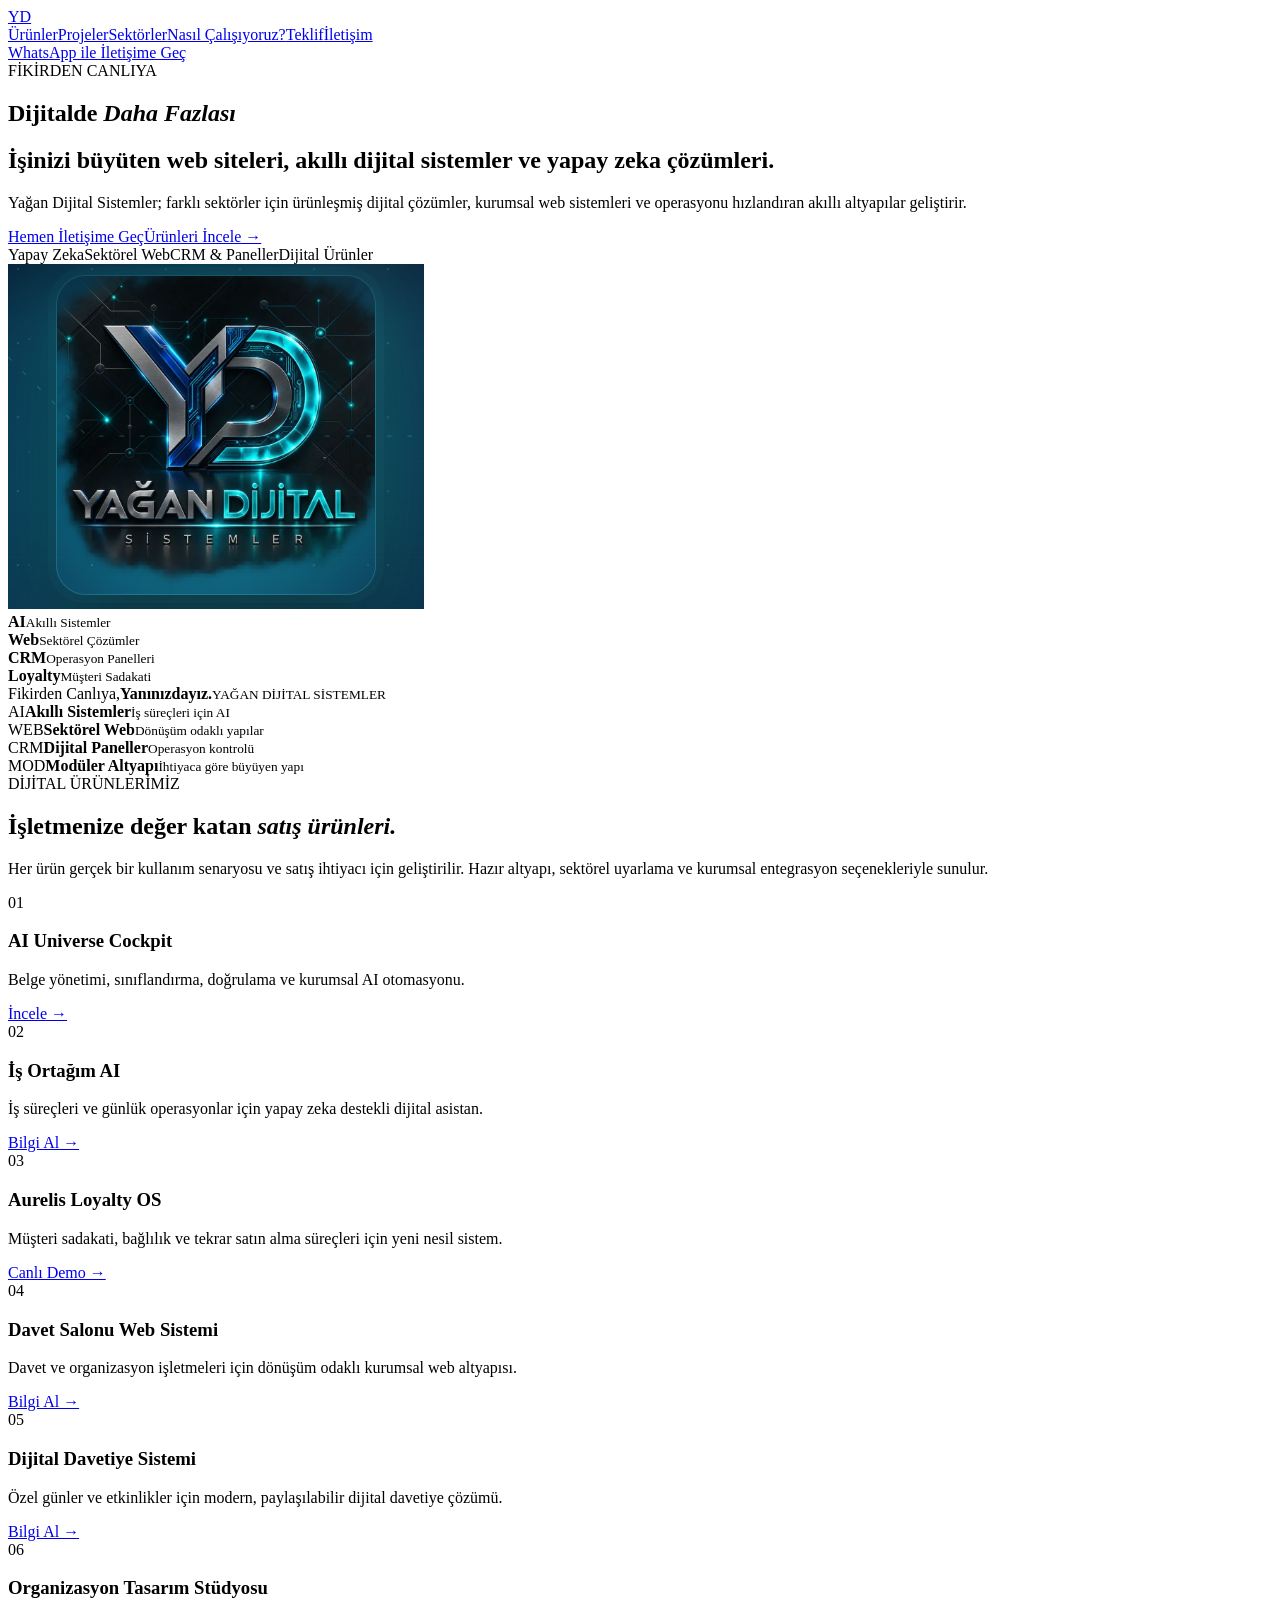
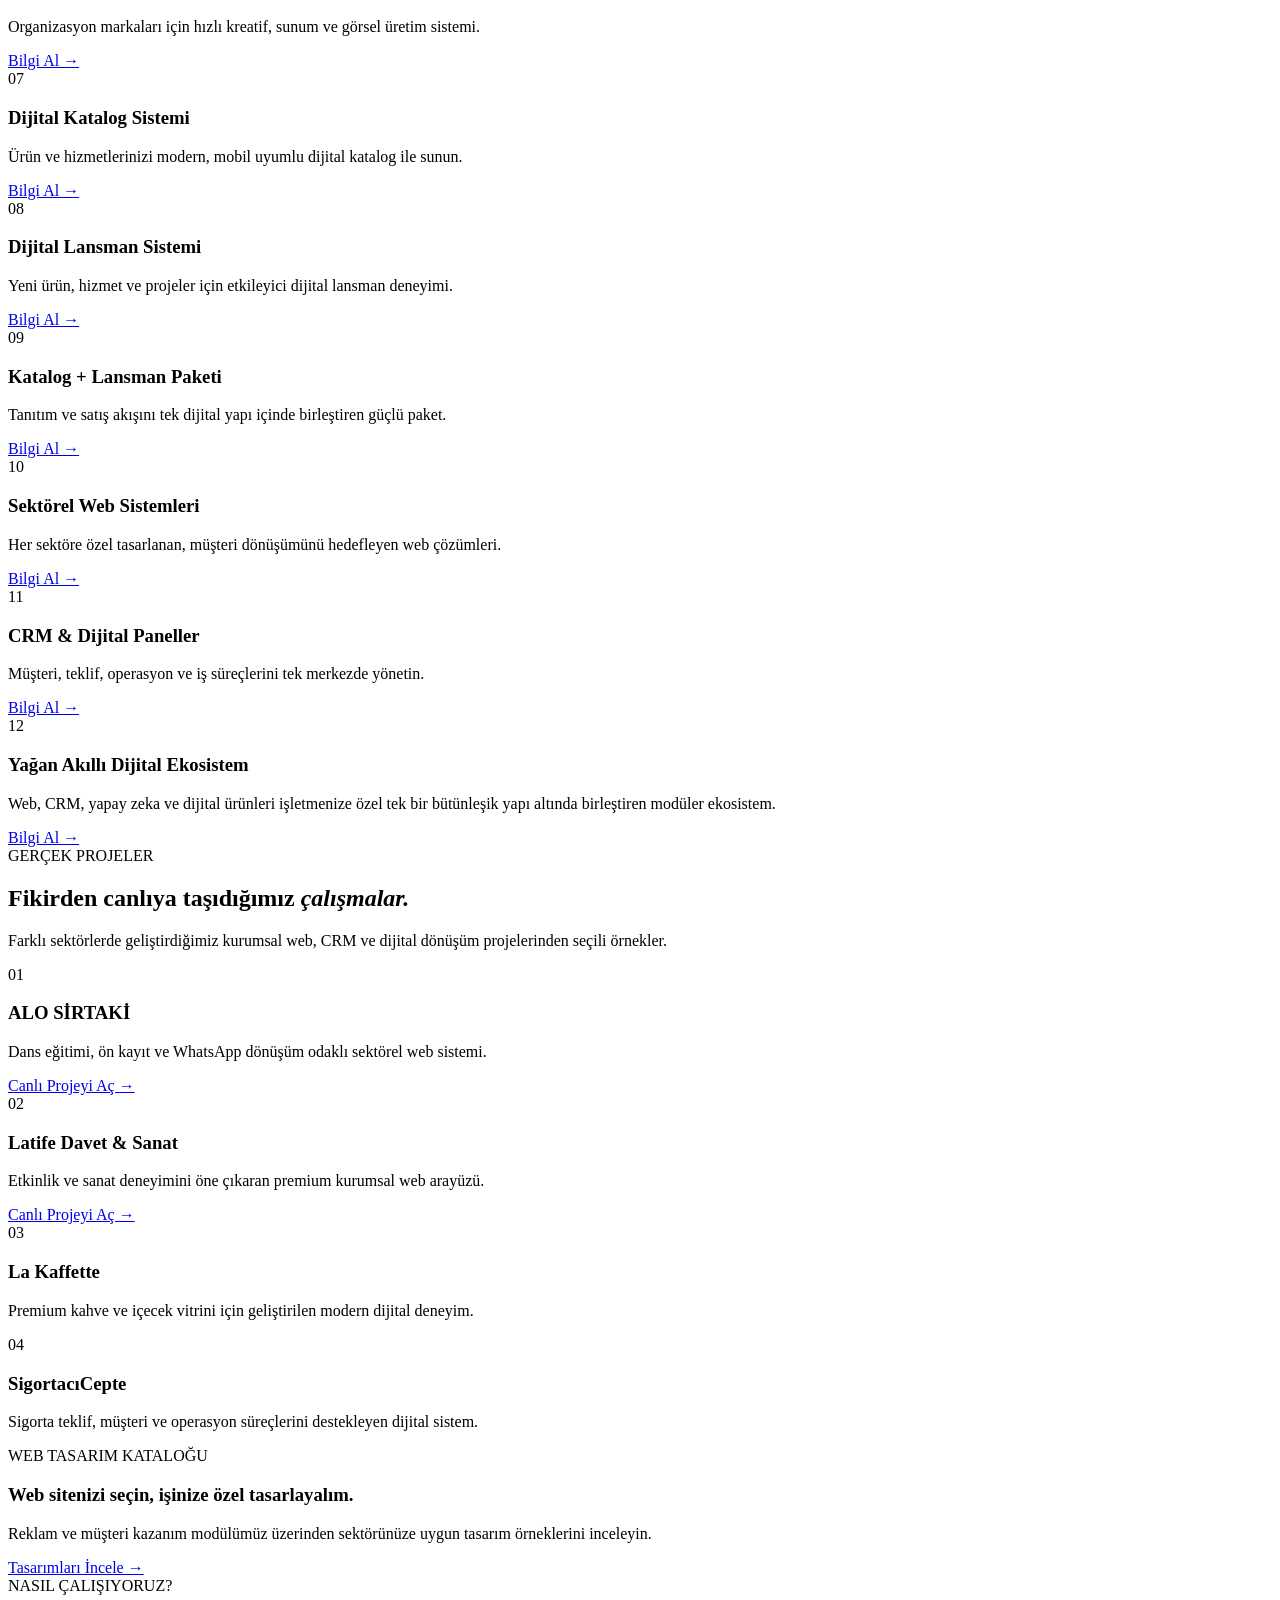
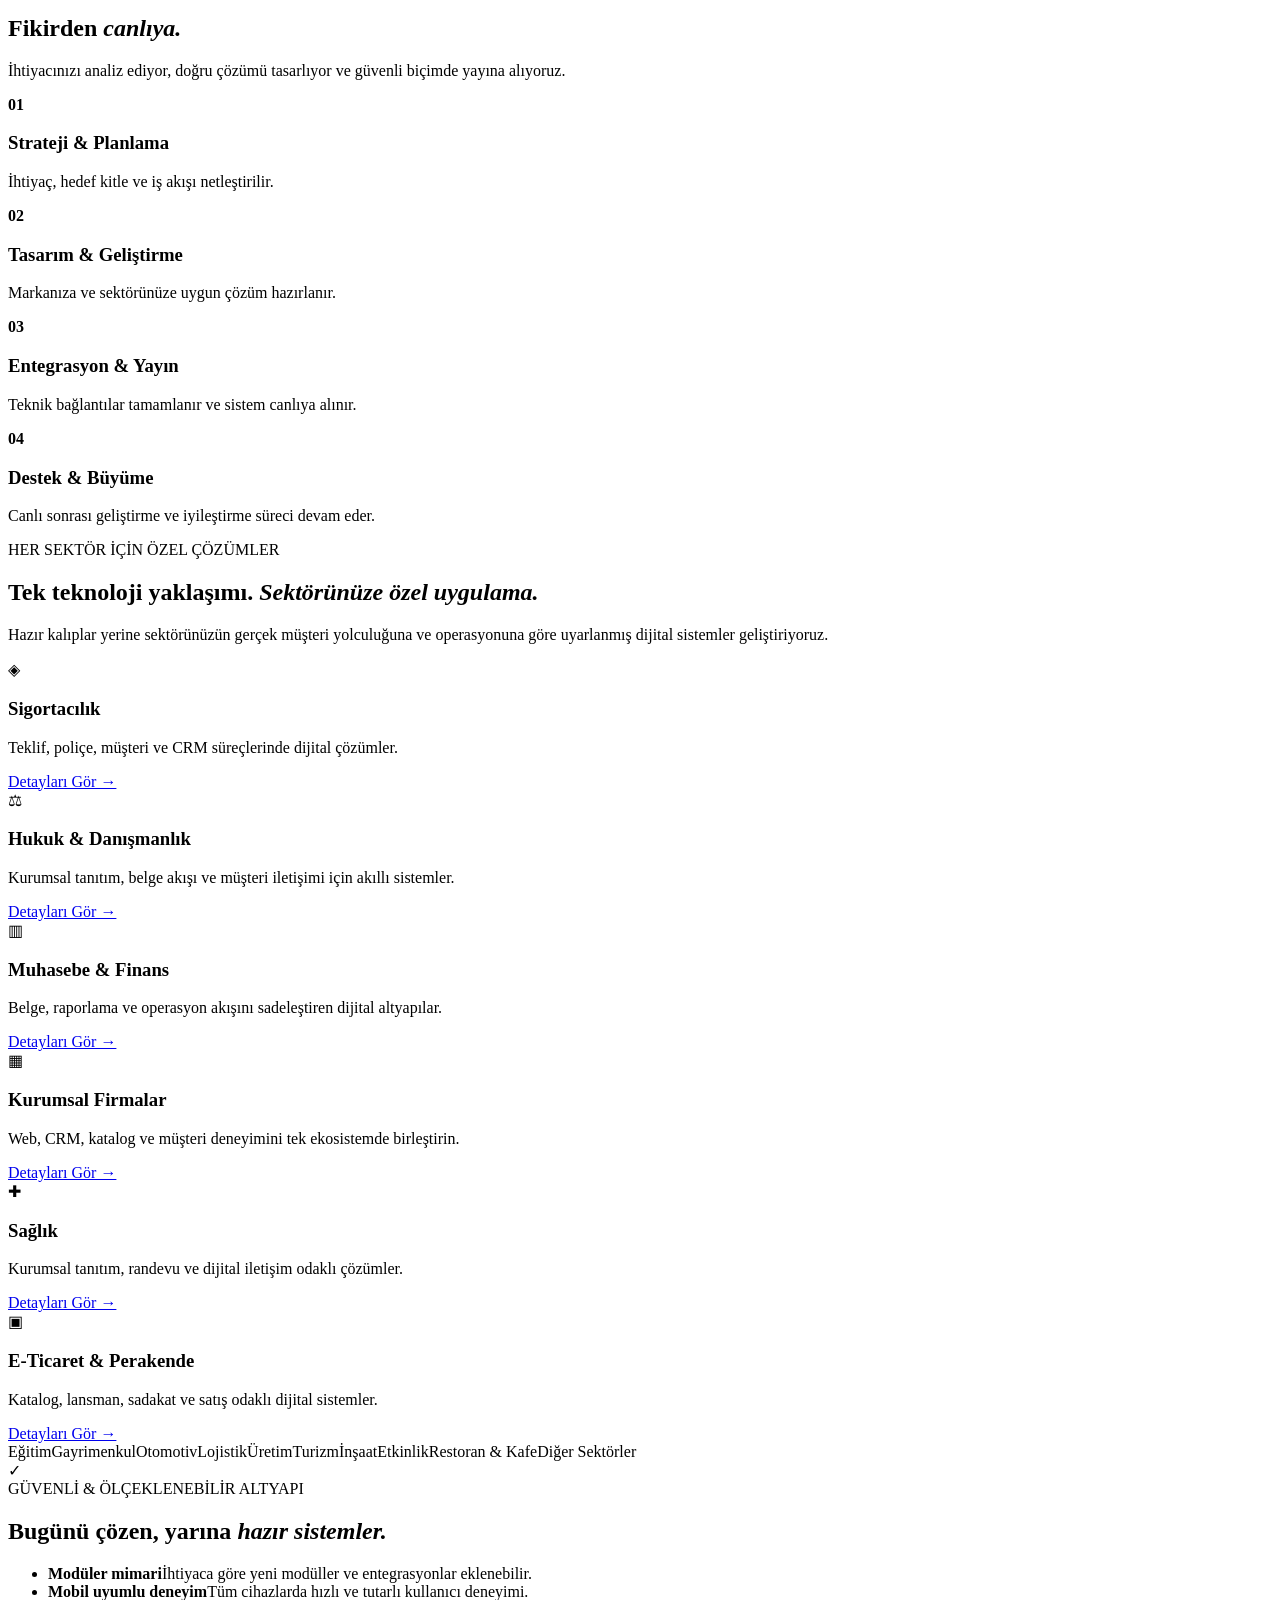
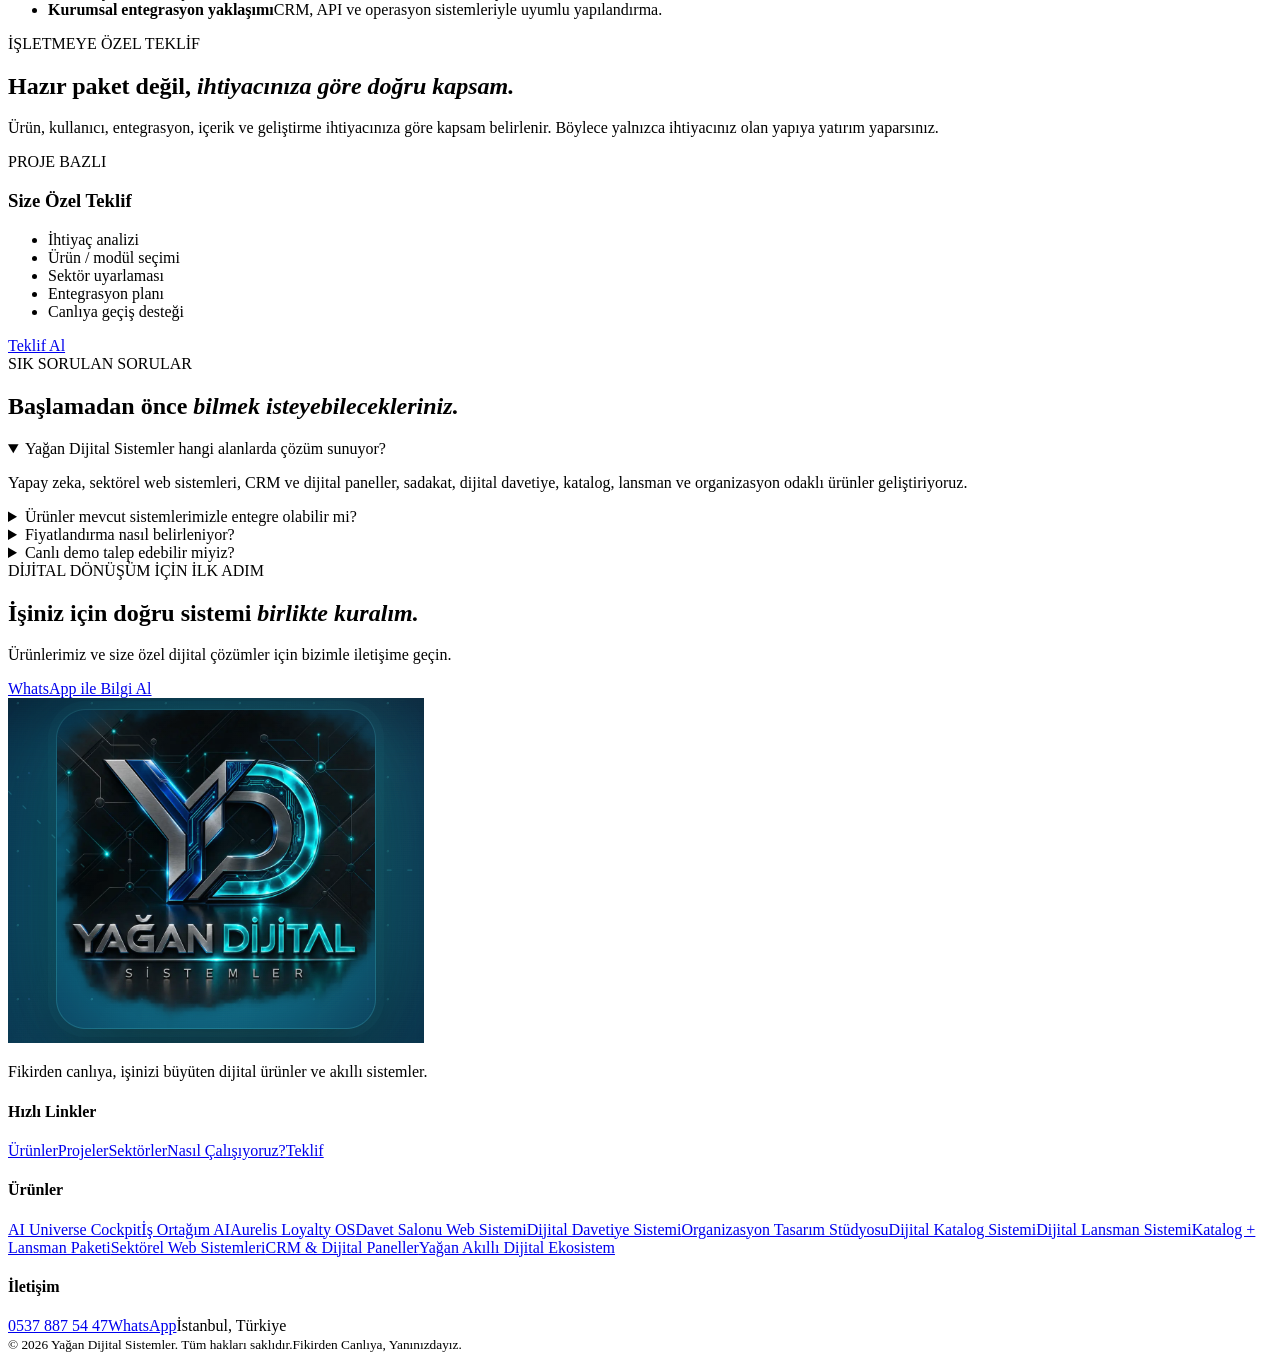
==== index.html @ 0bff1ea4 "Add Vercel-ready Yağan Dijital homepage" ====
<!doctype html>
<html lang="tr">
<head>
  <meta charset="UTF-8" />
  <meta name="viewport" content="width=device-width, initial-scale=1.0" />
  <meta name="description" content="Yağan Dijital Sistemler; yapay zeka, sektörel web sistemleri, CRM, dijital davetiye, sadakat ve organizasyon çözümleri geliştirir." />
  <title>Yağan Dijital Sistemler | Fikirden Canlıya</title>
  <meta name="theme-color" content="#07131f" />
  <link rel="icon" type="image/svg+xml" href="./favicon.svg" />
  <link rel="stylesheet" href="./styles.css" />
</head>
<body>
  <div id="app">
    <header class="site-header">
      <div class="wrap nav">
        <a class="brand" href="#top" aria-label="Yağan Dijital Sistemler"><span class="brand-mark" aria-hidden="true">YD</span></a>
        <nav aria-label="Ana menü">
          <a href="#urunler">Ürünler</a><a href="#projeler">Projeler</a><a href="#sektorler">Sektörler</a><a href="#surec">Nasıl Çalışıyoruz?</a><a href="#fiyatlandirma">Teklif</a><a href="#iletisim">İletişim</a>
        </nav>
        <a class="nav-cta" href="https://wa.me/905378875447" target="_blank" rel="noreferrer">WhatsApp ile İletişime Geç</a>
      </div>
    </header>

    <main id="top">
      <section class="hero">
        <div class="hero-orb orb-one"></div><div class="hero-orb orb-two"></div>
        <div class="wrap hero-grid">
          <div class="hero-copy">
            <span class="eyebrow">FİKİRDEN CANLIYA</span>
            <h1>Dijitalde <em>Daha Fazlası</em></h1>
            <h2 class="hero-subtitle">İşinizi büyüten web siteleri, akıllı dijital sistemler ve yapay zeka çözümleri.</h2>
            <p class="lead">Yağan Dijital Sistemler; farklı sektörler için ürünleşmiş dijital çözümler, kurumsal web sistemleri ve operasyonu hızlandıran akıllı altyapılar geliştirir.</p>
            <div class="hero-actions"><a class="btn primary" href="https://wa.me/905378875447" target="_blank" rel="noreferrer">Hemen İletişime Geç</a><a class="btn secondary" href="#urunler">Ürünleri İncele →</a></div>
            <div class="trust-row"><span>Yapay Zeka</span><span>Sektörel Web</span><span>CRM & Paneller</span><span>Dijital Ürünler</span></div>
          </div>
          <div class="ai-visual" aria-label="Yağan Dijital Sistemler ürün ekosistemi">
            <div class="globe-ring ring-a"></div><div class="globe-ring ring-b"></div>
            <img class="hero-main-logo" src="./YAGAN_DIJITAL_SISTEMLER_ANA_LOGO.png" alt="Yağan Dijital Sistemler ana logo" />
            <div class="float-card card-a"><b>AI</b><small>Akıllı Sistemler</small></div><div class="float-card card-b"><b>Web</b><small>Sektörel Çözümler</small></div><div class="float-card card-c"><b>CRM</b><small>Operasyon Panelleri</small></div><div class="float-card card-d"><b>Loyalty</b><small>Müşteri Sadakati</small></div>
            <div class="hero-signature"><span>Fikirden Canlıya,</span><strong>Yanınızdayız.</strong><small>YAĞAN DİJİTAL SİSTEMLER</small></div>
          </div>
        </div>
      </section>

      <section class="metrics" aria-label="Ana çözüm alanları"><div class="wrap metric-strip"><article><span>AI</span><strong>Akıllı Sistemler</strong><small>İş süreçleri için AI</small></article><article><span>WEB</span><strong>Sektörel Web</strong><small>Dönüşüm odaklı yapılar</small></article><article><span>CRM</span><strong>Dijital Paneller</strong><small>Operasyon kontrolü</small></article><article><span>MOD</span><strong>Modüler Altyapı</strong><small>İhtiyaca göre büyüyen yapı</small></article></div></section>

      <section class="section product-showcase" id="urunler"><div class="wrap"><div class="section-head"><span class="eyebrow">DİJİTAL ÜRÜNLERİMİZ</span><h2>İşletmenize değer katan <em>satış ürünleri.</em></h2><p>Her ürün gerçek bir kullanım senaryosu ve satış ihtiyacı için geliştirilir. Hazır altyapı, sektörel uyarlama ve kurumsal entegrasyon seçenekleriyle sunulur.</p></div><div class="product-cards">
        <article class="product-card featured"><span class="product-no">01</span><h3>AI Universe Cockpit</h3><p>Belge yönetimi, sınıflandırma, doğrulama ve kurumsal AI otomasyonu.</p><a href="#fiyatlandirma">İncele →</a></article>
        <article class="product-card"><span class="product-no">02</span><h3>İş Ortağım AI</h3><p>İş süreçleri ve günlük operasyonlar için yapay zeka destekli dijital asistan.</p><a href="#fiyatlandirma">Bilgi Al →</a></article>
        <article class="product-card"><span class="product-no">03</span><h3>Aurelis Loyalty OS</h3><p>Müşteri sadakati, bağlılık ve tekrar satın alma süreçleri için yeni nesil sistem.</p><a href="https://yagan-dijital-sistemler-demo-merkezi-am1w94.v2.appdeploy.ai/" target="_blank" rel="noreferrer">Canlı Demo →</a></article>
        <article class="product-card"><span class="product-no">04</span><h3>Davet Salonu Web Sistemi</h3><p>Davet ve organizasyon işletmeleri için dönüşüm odaklı kurumsal web altyapısı.</p><a href="#fiyatlandirma">Bilgi Al →</a></article>
        <article class="product-card"><span class="product-no">05</span><h3>Dijital Davetiye Sistemi</h3><p>Özel günler ve etkinlikler için modern, paylaşılabilir dijital davetiye çözümü.</p><a href="#fiyatlandirma">Bilgi Al →</a></article>
        <article class="product-card"><span class="product-no">06</span><h3>Organizasyon Tasarım Stüdyosu</h3><p>Organizasyon markaları için hızlı kreatif, sunum ve görsel üretim sistemi.</p><a href="#fiyatlandirma">Bilgi Al →</a></article>
        <article class="product-card"><span class="product-no">07</span><h3>Dijital Katalog Sistemi</h3><p>Ürün ve hizmetlerinizi modern, mobil uyumlu dijital katalog ile sunun.</p><a href="#fiyatlandirma">Bilgi Al →</a></article>
        <article class="product-card"><span class="product-no">08</span><h3>Dijital Lansman Sistemi</h3><p>Yeni ürün, hizmet ve projeler için etkileyici dijital lansman deneyimi.</p><a href="#fiyatlandirma">Bilgi Al →</a></article>
        <article class="product-card"><span class="product-no">09</span><h3>Katalog + Lansman Paketi</h3><p>Tanıtım ve satış akışını tek dijital yapı içinde birleştiren güçlü paket.</p><a href="#fiyatlandirma">Bilgi Al →</a></article>
        <article class="product-card"><span class="product-no">10</span><h3>Sektörel Web Sistemleri</h3><p>Her sektöre özel tasarlanan, müşteri dönüşümünü hedefleyen web çözümleri.</p><a href="#fiyatlandirma">Bilgi Al →</a></article>
        <article class="product-card"><span class="product-no">11</span><h3>CRM & Dijital Paneller</h3><p>Müşteri, teklif, operasyon ve iş süreçlerini tek merkezde yönetin.</p><a href="#fiyatlandirma">Bilgi Al →</a></article>
        <article class="product-card"><span class="product-no">12</span><h3>Yağan Akıllı Dijital Ekosistem</h3><p>Web, CRM, yapay zeka ve dijital ürünleri işletmenize özel tek bir bütünleşik yapı altında birleştiren modüler ekosistem.</p><a href="#fiyatlandirma">Bilgi Al →</a></article>
      </div></div></section>

      <section class="section project-showcase" id="projeler"><div class="wrap"><div class="section-head"><span class="eyebrow">GERÇEK PROJELER</span><h2>Fikirden canlıya taşıdığımız <em>çalışmalar.</em></h2><p>Farklı sektörlerde geliştirdiğimiz kurumsal web, CRM ve dijital dönüşüm projelerinden seçili örnekler.</p></div><div class="project-cards">
        <article><span>01</span><h3>ALO SİRTAKİ</h3><p>Dans eğitimi, ön kayıt ve WhatsApp dönüşüm odaklı sektörel web sistemi.</p><a class="project-link" href="https://alo-sirtaki-o0pafn.v2.appdeploy.ai/" target="_blank" rel="noreferrer">Canlı Projeyi Aç →</a></article>
        <article><span>02</span><h3>Latife Davet & Sanat</h3><p>Etkinlik ve sanat deneyimini öne çıkaran premium kurumsal web arayüzü.</p><a class="project-link" href="https://www.latife.com.tr/" target="_blank" rel="noreferrer">Canlı Projeyi Aç →</a></article>
        <article><span>03</span><h3>La Kaffette</h3><p>Premium kahve ve içecek vitrini için geliştirilen modern dijital deneyim.</p></article><article><span>04</span><h3>SigortacıCepte</h3><p>Sigorta teklif, müşteri ve operasyon süreçlerini destekleyen dijital sistem.</p></article>
      </div><div class="catalog-bridge"><div><span class="eyebrow">WEB TASARIM KATALOĞU</span><h3>Web sitenizi seçin, işinize özel tasarlayalım.</h3><p>Reklam ve müşteri kazanım modülümüz üzerinden sektörünüze uygun tasarım örneklerini inceleyin.</p></div><a class="btn secondary" href="https://yagan-web-tasarim-katalogu.vercel.app/" target="_blank" rel="noreferrer">Tasarımları İncele →</a></div></div></section>

      <section class="flow-section" id="surec"><div class="wrap"><div class="section-head"><span class="eyebrow">NASIL ÇALIŞIYORUZ?</span><h2>Fikirden <em>canlıya.</em></h2><p>İhtiyacınızı analiz ediyor, doğru çözümü tasarlıyor ve güvenli biçimde yayına alıyoruz.</p></div><div class="steps four"><article><b>01</b><h3>Strateji & Planlama</h3><p>İhtiyaç, hedef kitle ve iş akışı netleştirilir.</p></article><article><b>02</b><h3>Tasarım & Geliştirme</h3><p>Markanıza ve sektörünüze uygun çözüm hazırlanır.</p></article><article><b>03</b><h3>Entegrasyon & Yayın</h3><p>Teknik bağlantılar tamamlanır ve sistem canlıya alınır.</p></article><article><b>04</b><h3>Destek & Büyüme</h3><p>Canlı sonrası geliştirme ve iyileştirme süreci devam eder.</p></article></div></div></section>

      <section class="section sectors" id="sektorler"><div class="wrap"><div class="section-head centered"><span class="eyebrow">HER SEKTÖR İÇİN ÖZEL ÇÖZÜMLER</span><h2>Tek teknoloji yaklaşımı. <em>Sektörünüze özel uygulama.</em></h2><p>Hazır kalıplar yerine sektörünüzün gerçek müşteri yolculuğuna ve operasyonuna göre uyarlanmış dijital sistemler geliştiriyoruz.</p></div><div class="sector-cards">
        <article><span class="sector-icon">◈</span><h3>Sigortacılık</h3><p>Teklif, poliçe, müşteri ve CRM süreçlerinde dijital çözümler.</p><a href="https://wa.me/905378875447" target="_blank" rel="noreferrer">Detayları Gör →</a></article><article><span class="sector-icon">⚖</span><h3>Hukuk & Danışmanlık</h3><p>Kurumsal tanıtım, belge akışı ve müşteri iletişimi için akıllı sistemler.</p><a href="https://wa.me/905378875447" target="_blank" rel="noreferrer">Detayları Gör →</a></article><article><span class="sector-icon">▥</span><h3>Muhasebe & Finans</h3><p>Belge, raporlama ve operasyon akışını sadeleştiren dijital altyapılar.</p><a href="https://wa.me/905378875447" target="_blank" rel="noreferrer">Detayları Gör →</a></article><article><span class="sector-icon">▦</span><h3>Kurumsal Firmalar</h3><p>Web, CRM, katalog ve müşteri deneyimini tek ekosistemde birleştirin.</p><a href="https://wa.me/905378875447" target="_blank" rel="noreferrer">Detayları Gör →</a></article><article><span class="sector-icon">✚</span><h3>Sağlık</h3><p>Kurumsal tanıtım, randevu ve dijital iletişim odaklı çözümler.</p><a href="https://wa.me/905378875447" target="_blank" rel="noreferrer">Detayları Gör →</a></article><article><span class="sector-icon">▣</span><h3>E-Ticaret & Perakende</h3><p>Katalog, lansman, sadakat ve satış odaklı dijital sistemler.</p><a href="https://wa.me/905378875447" target="_blank" rel="noreferrer">Detayları Gör →</a></article>
      </div><div class="sector-tags"><span>Eğitim</span><span>Gayrimenkul</span><span>Otomotiv</span><span>Lojistik</span><span>Üretim</span><span>Turizm</span><span>İnşaat</span><span>Etkinlik</span><span>Restoran & Kafe</span><span>Diğer Sektörler</span></div></div></section>

      <section class="security"><div class="wrap security-grid"><div class="security-visual"><div class="shield">✓</div><div class="ring one"></div><div class="ring two"></div><div class="ring three"></div></div><div><span class="eyebrow">GÜVENLİ & ÖLÇEKLENEBİLİR ALTYAPI</span><h2>Bugünü çözen, yarına <em>hazır sistemler.</em></h2><ul><li><b>Modüler mimari</b><span>İhtiyaca göre yeni modüller ve entegrasyonlar eklenebilir.</span></li><li><b>Mobil uyumlu deneyim</b><span>Tüm cihazlarda hızlı ve tutarlı kullanıcı deneyimi.</span></li><li><b>Kurumsal entegrasyon yaklaşımı</b><span>CRM, API ve operasyon sistemleriyle uyumlu yapılandırma.</span></li></ul></div></div></section>

      <section class="section pricing-section" id="fiyatlandirma"><div class="wrap pricing-grid"><div><span class="eyebrow">İŞLETMEYE ÖZEL TEKLİF</span><h2>Hazır paket değil, <em>ihtiyacınıza göre doğru kapsam.</em></h2><p>Ürün, kullanıcı, entegrasyon, içerik ve geliştirme ihtiyacınıza göre kapsam belirlenir. Böylece yalnızca ihtiyacınız olan yapıya yatırım yaparsınız.</p></div><div class="pricing-card"><span class="pricing-label">PROJE BAZLI</span><h3>Size Özel Teklif</h3><ul><li>İhtiyaç analizi</li><li>Ürün / modül seçimi</li><li>Sektör uyarlaması</li><li>Entegrasyon planı</li><li>Canlıya geçiş desteği</li></ul><a class="btn primary large" href="https://wa.me/905378875447" target="_blank" rel="noreferrer">Teklif Al</a></div></div></section>

      <section class="section faq-section" id="sss"><div class="wrap faq-grid"><div class="section-head compact-left"><span class="eyebrow">SIK SORULAN SORULAR</span><h2>Başlamadan önce <em>bilmek isteyebilecekleriniz.</em></h2></div><div class="faq-list"><details open><summary>Yağan Dijital Sistemler hangi alanlarda çözüm sunuyor?</summary><p>Yapay zeka, sektörel web sistemleri, CRM ve dijital paneller, sadakat, dijital davetiye, katalog, lansman ve organizasyon odaklı ürünler geliştiriyoruz.</p></details><details><summary>Ürünler mevcut sistemlerimizle entegre olabilir mi?</summary><p>Entegrasyon kapsamı kullandığınız altyapıya ve erişilebilir API veya veri yapısına göre proje aşamasında değerlendirilir.</p></details><details><summary>Fiyatlandırma nasıl belirleniyor?</summary><p>Kullanıcı sayısı, ihtiyaç duyulan ürün ve modüller, entegrasyon kapsamı ve proje gereksinimleri üzerinden size özel teklif hazırlanır.</p></details><details><summary>Canlı demo talep edebilir miyiz?</summary><p>Evet. Hazır demosu bulunan ürünler için WhatsApp üzerinden demo ve proje görüşmesi planlanabilir.</p></details></div></div></section>

      <section class="cta-section" id="iletisim"><div class="wrap cta-box"><div><span class="eyebrow">DİJİTAL DÖNÜŞÜM İÇİN İLK ADIM</span><h2>İşiniz için doğru sistemi <em>birlikte kuralım.</em></h2><p>Ürünlerimiz ve size özel dijital çözümler için bizimle iletişime geçin.</p></div><a class="btn primary large" href="https://wa.me/905378875447" target="_blank" rel="noreferrer">WhatsApp ile Bilgi Al</a></div></section>
    </main>

    <footer><div class="wrap footer-grid"><div class="footer-brand"><a class="brand brand-logo-link" href="#top" aria-label="Yağan Dijital Sistemler"><img class="brand-logo-image footer-logo-image" src="./YAGAN_DIJITAL_SISTEMLER_ANA_LOGO.png" alt="Yağan Dijital Sistemler" /></a><p>Fikirden canlıya, işinizi büyüten dijital ürünler ve akıllı sistemler.</p></div><div><h4>Hızlı Linkler</h4><a href="#urunler">Ürünler</a><a href="#projeler">Projeler</a><a href="#sektorler">Sektörler</a><a href="#surec">Nasıl Çalışıyoruz?</a><a href="#fiyatlandirma">Teklif</a></div><div><h4>Ürünler</h4><a href="#urunler">AI Universe Cockpit</a><a href="#urunler">İş Ortağım AI</a><a href="https://yagan-dijital-sistemler-demo-merkezi-am1w94.v2.appdeploy.ai/" target="_blank" rel="noreferrer">Aurelis Loyalty OS</a><a href="#urunler">Davet Salonu Web Sistemi</a><a href="#urunler">Dijital Davetiye Sistemi</a><a href="#urunler">Organizasyon Tasarım Stüdyosu</a><a href="#urunler">Dijital Katalog Sistemi</a><a href="#urunler">Dijital Lansman Sistemi</a><a href="#urunler">Katalog + Lansman Paketi</a><a href="#urunler">Sektörel Web Sistemleri</a><a href="#urunler">CRM & Dijital Paneller</a><a href="#urunler">Yağan Akıllı Dijital Ekosistem</a></div><div><h4>İletişim</h4><a href="tel:+905378875447">0537 887 54 47</a><a href="https://wa.me/905378875447" target="_blank" rel="noreferrer">WhatsApp</a><span>İstanbul, Türkiye</span></div></div><div class="wrap footer-bottom"><small>© 2026 Yağan Dijital Sistemler. Tüm hakları saklıdır.</small><small>Fikirden Canlıya, Yanınızdayız.</small></div></footer>
  </div>
</body>
</html>
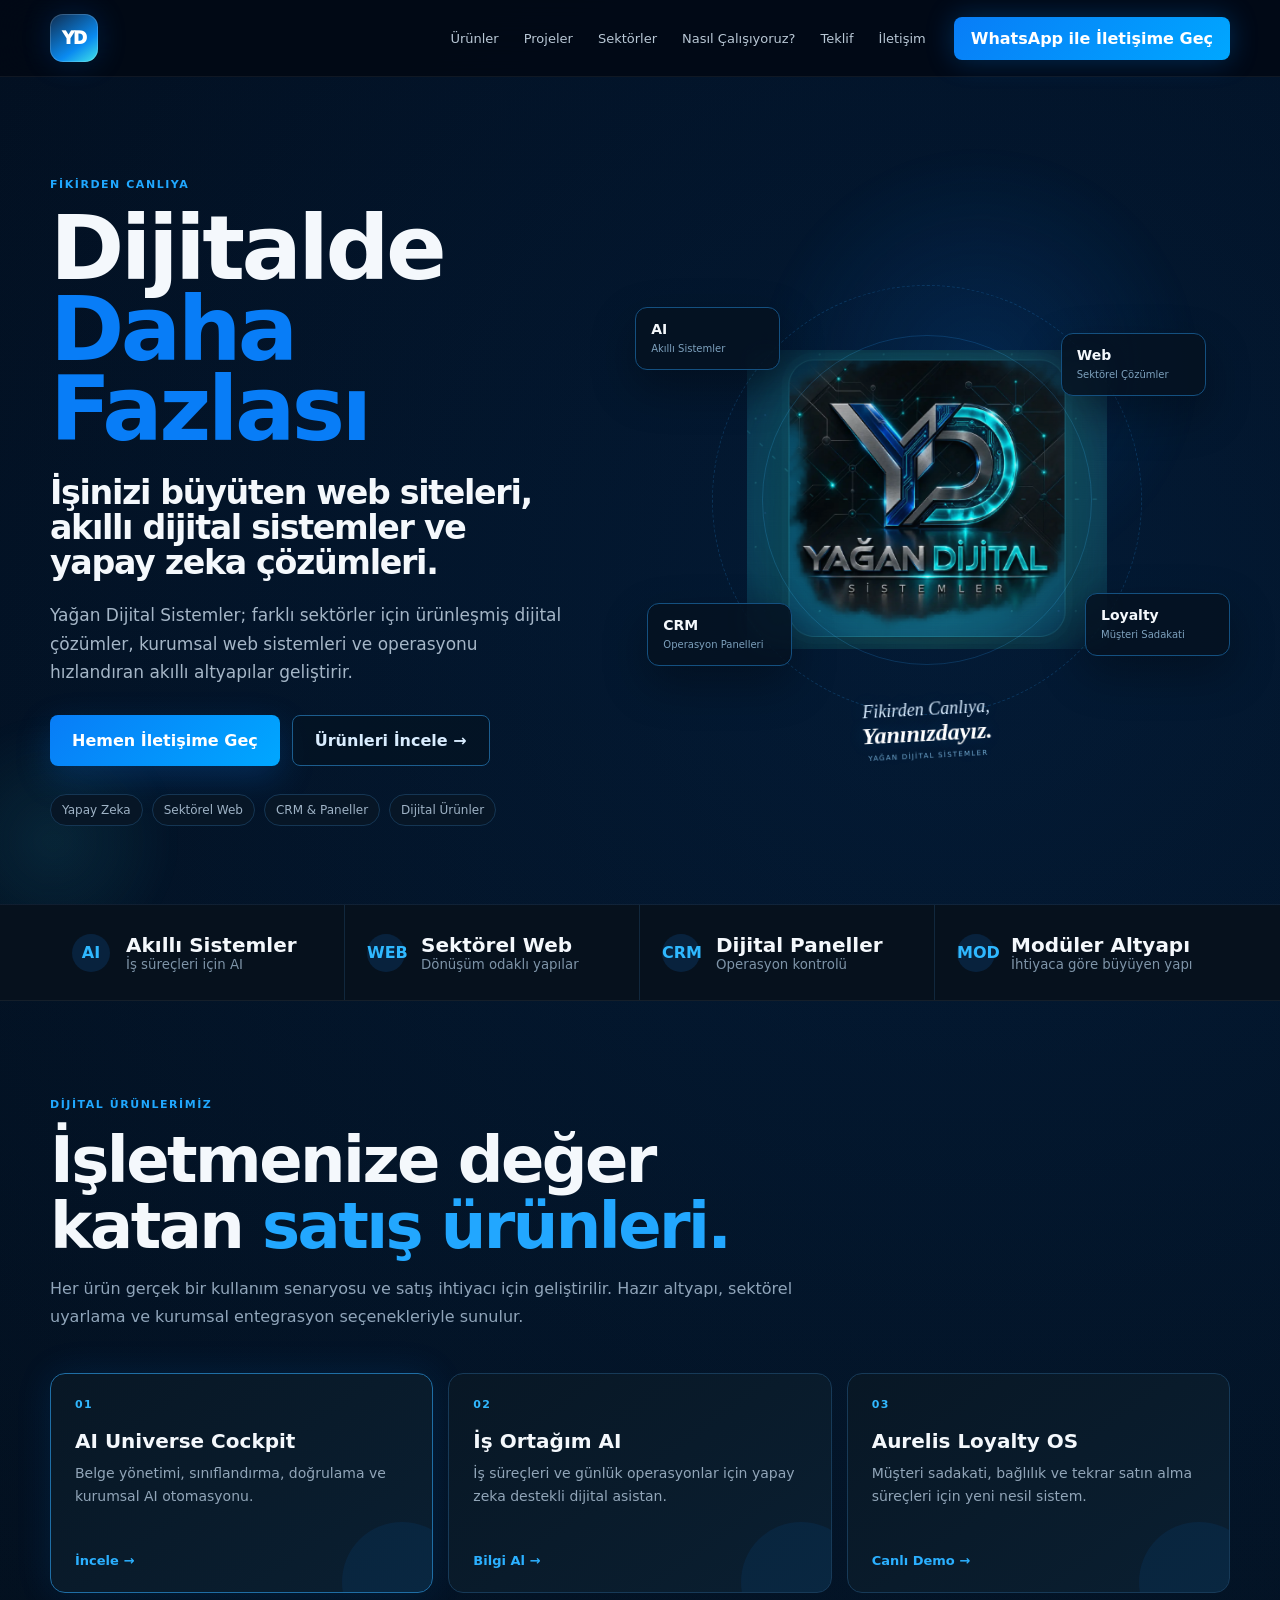
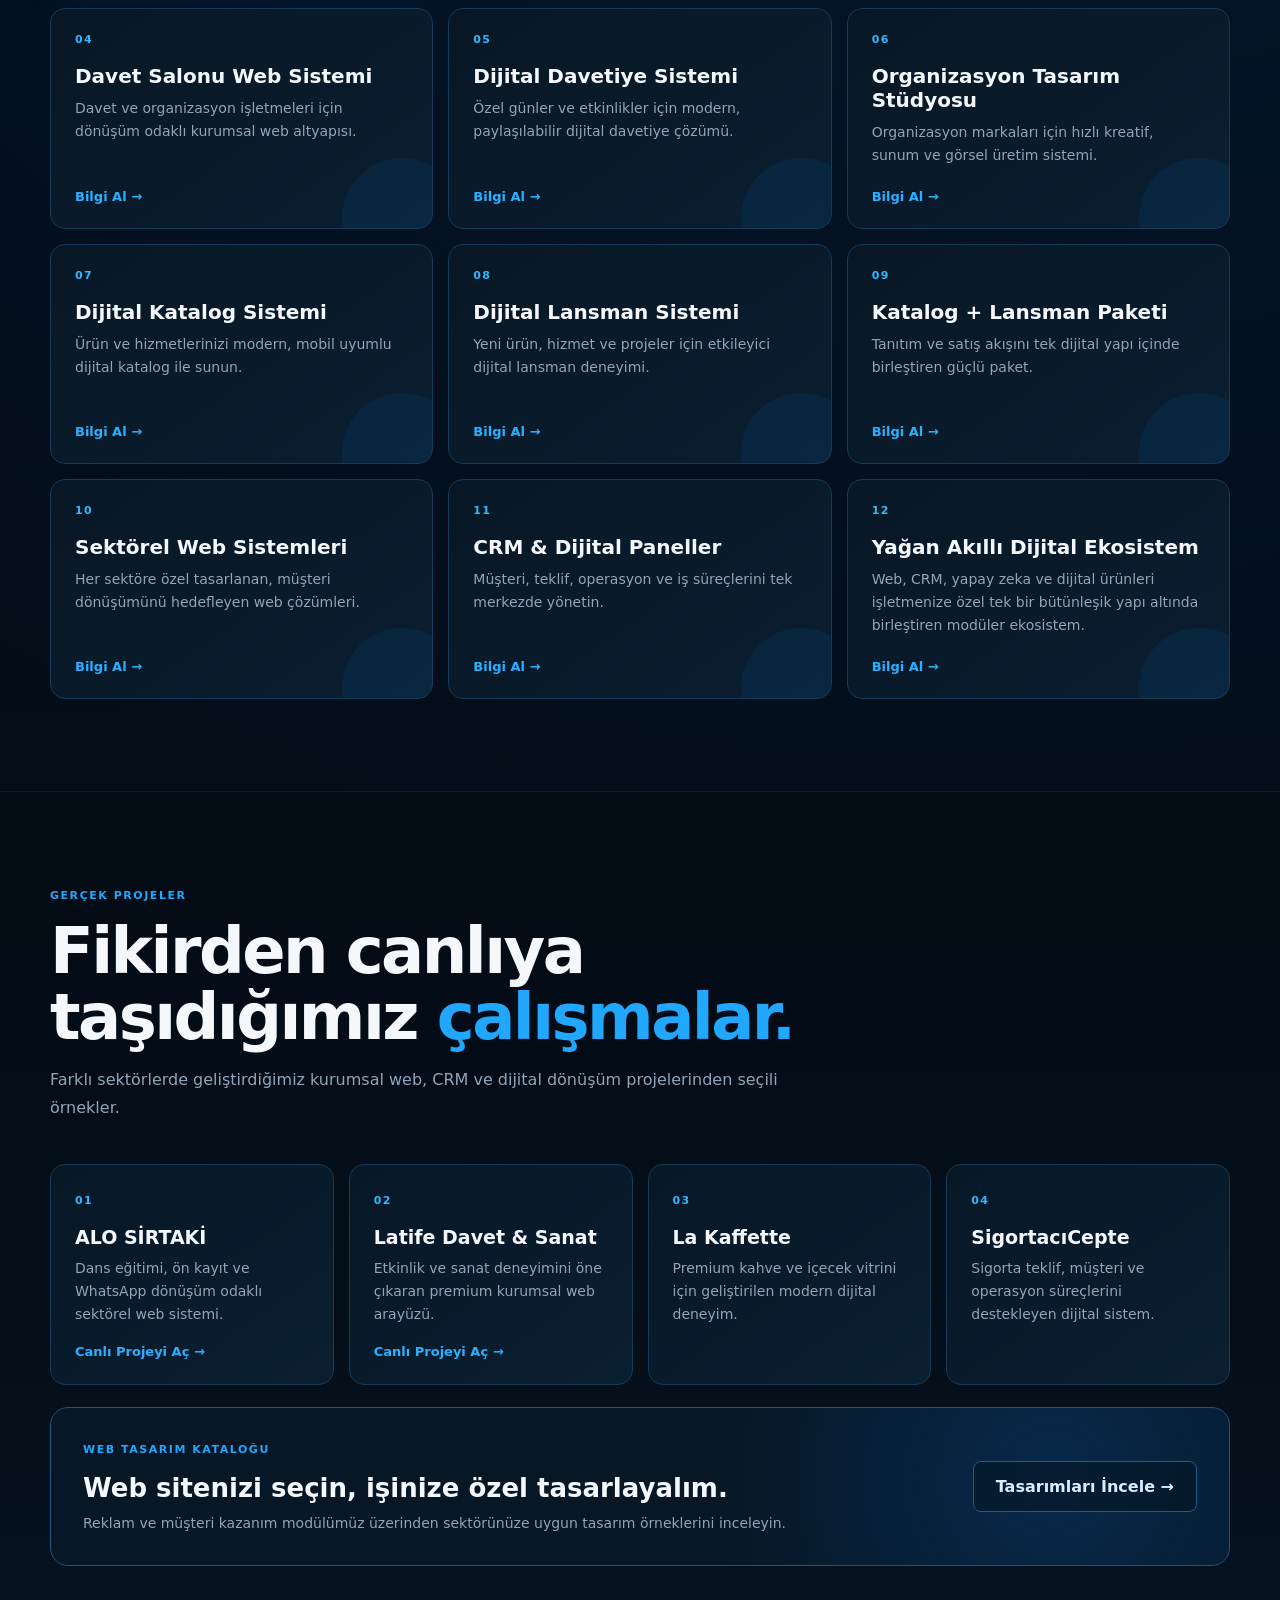
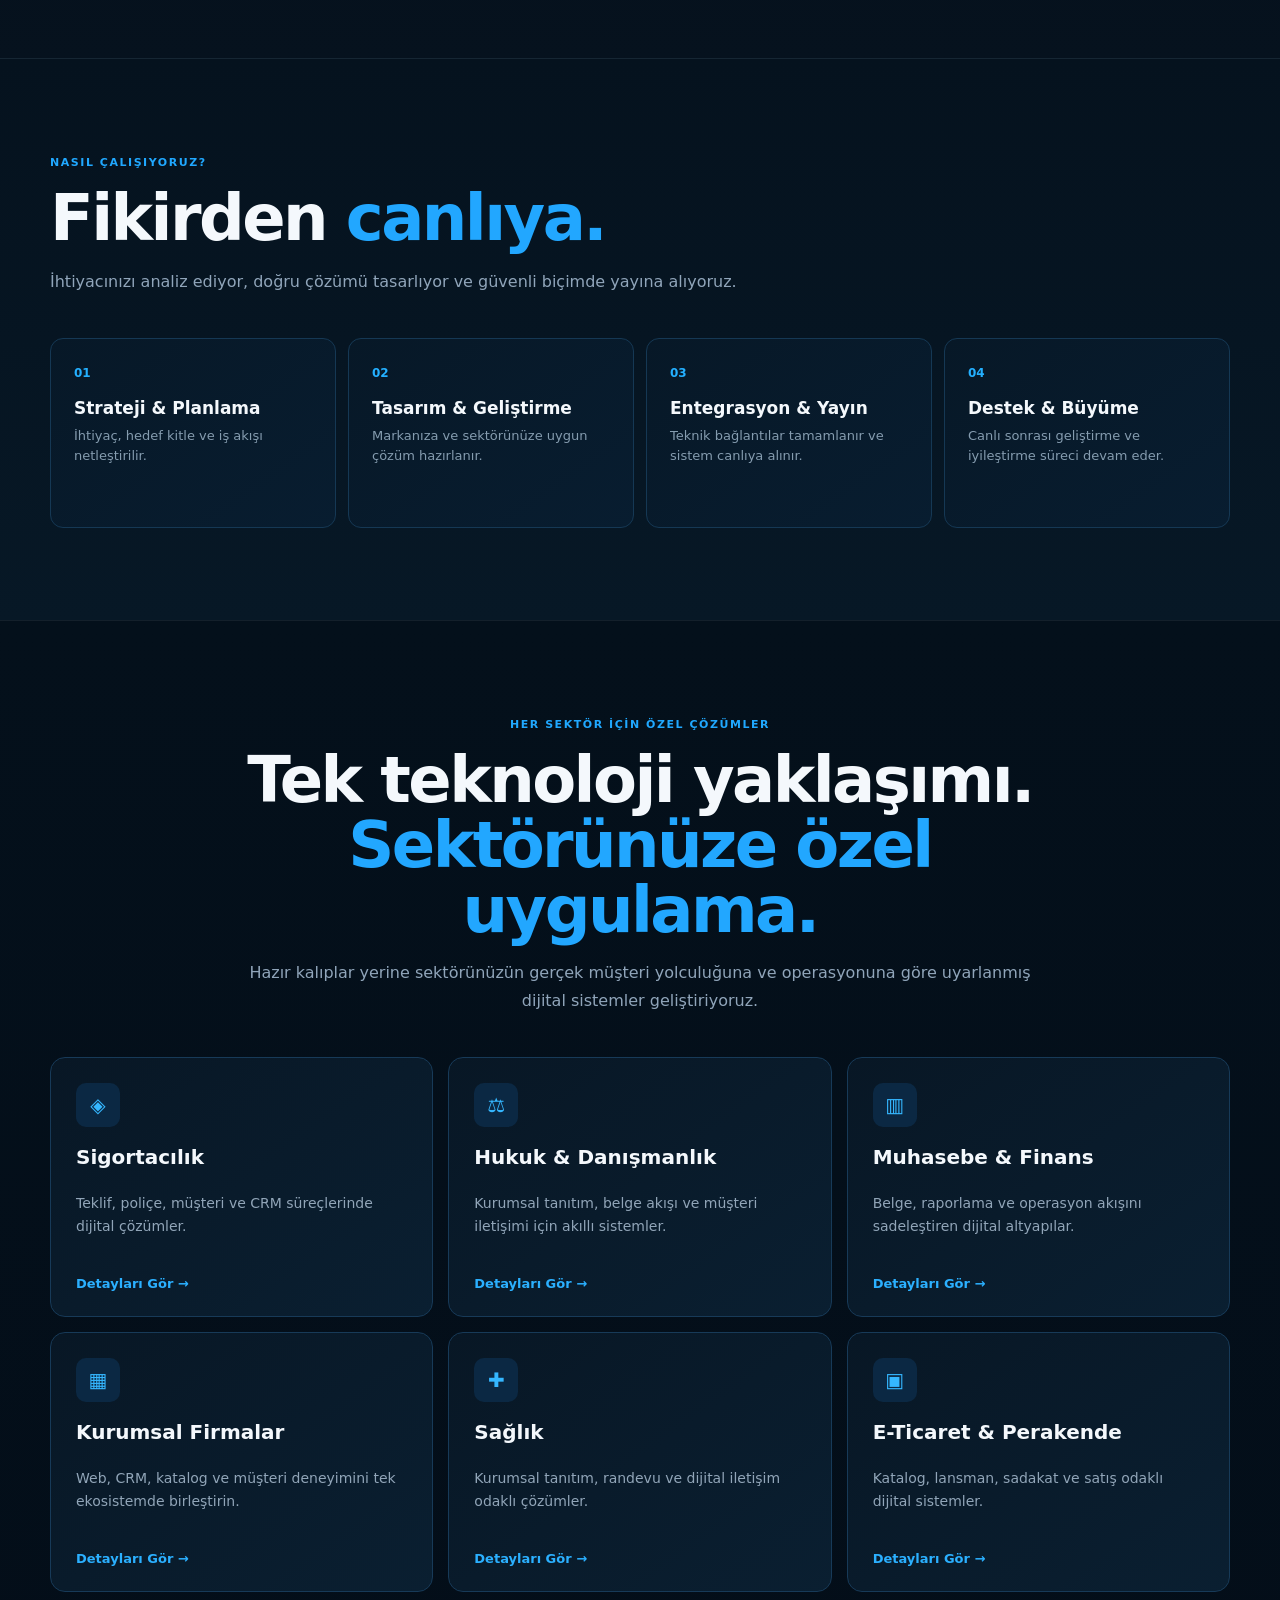
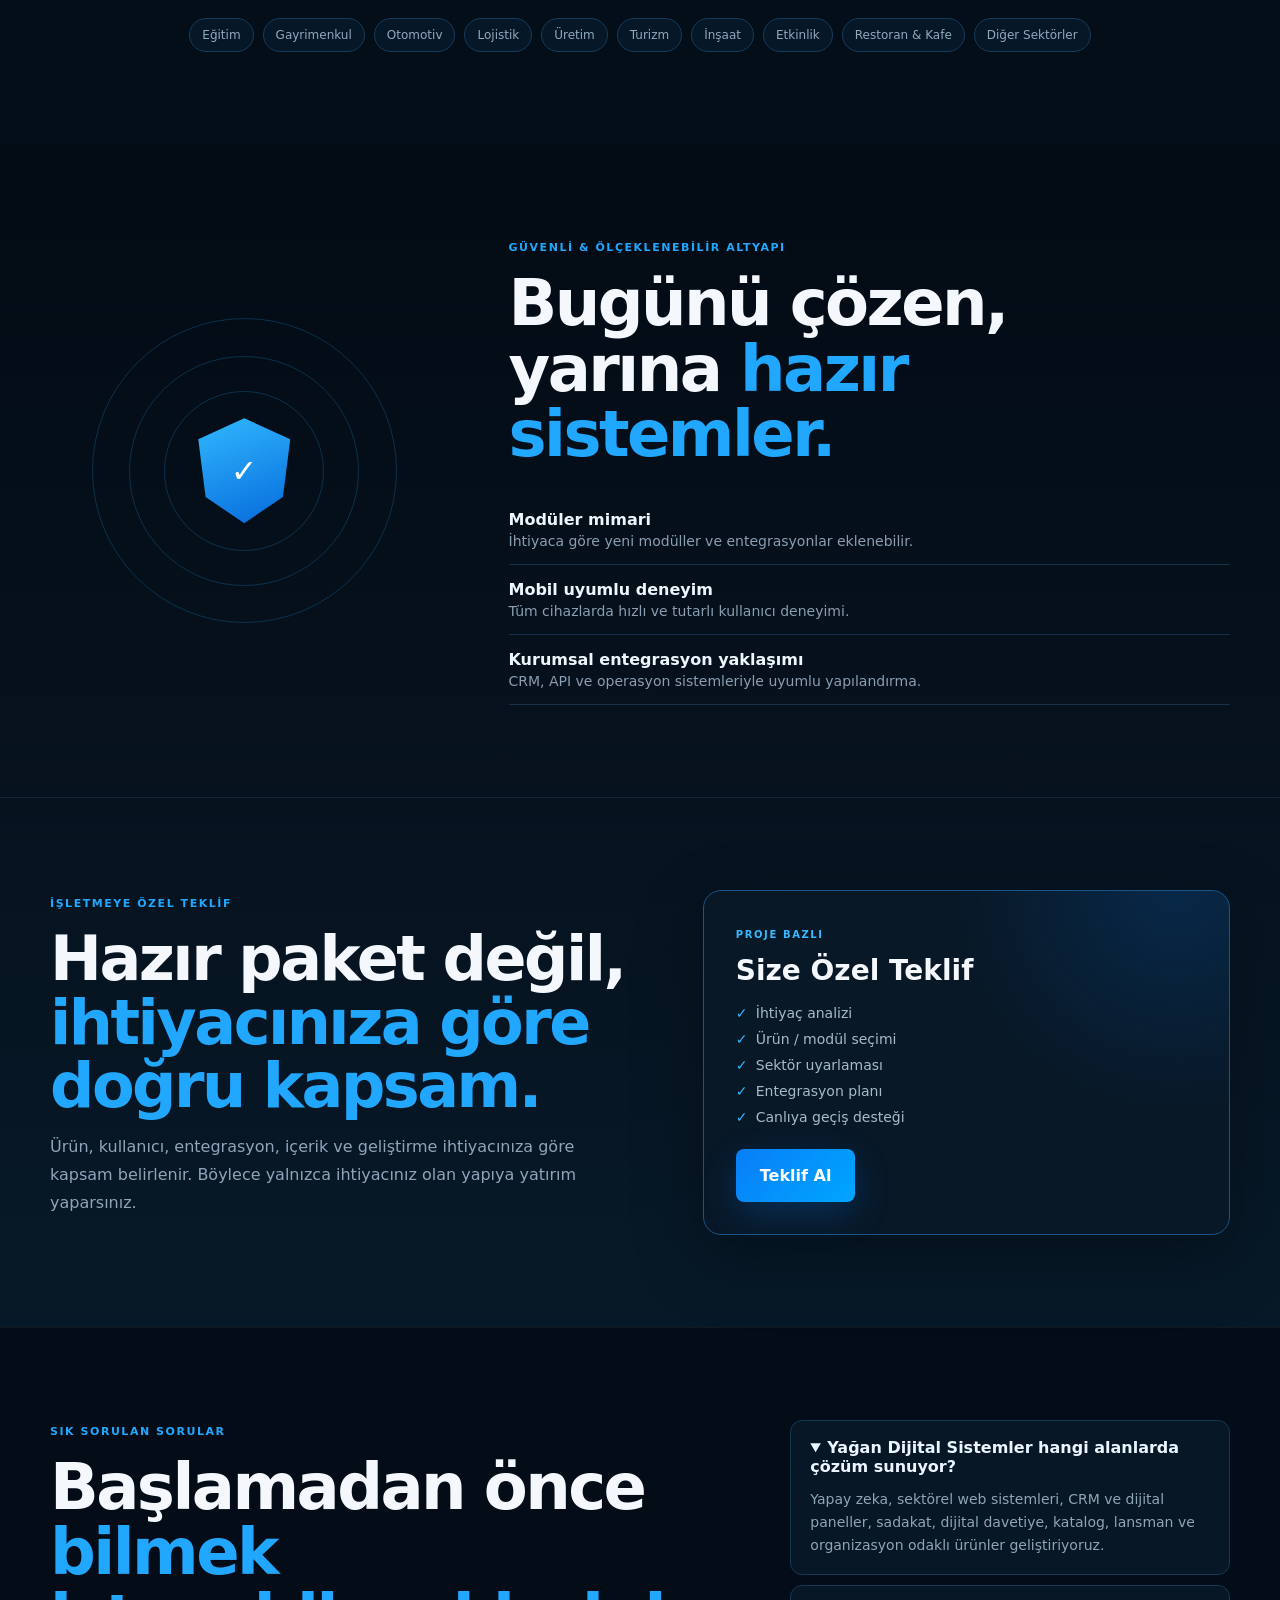
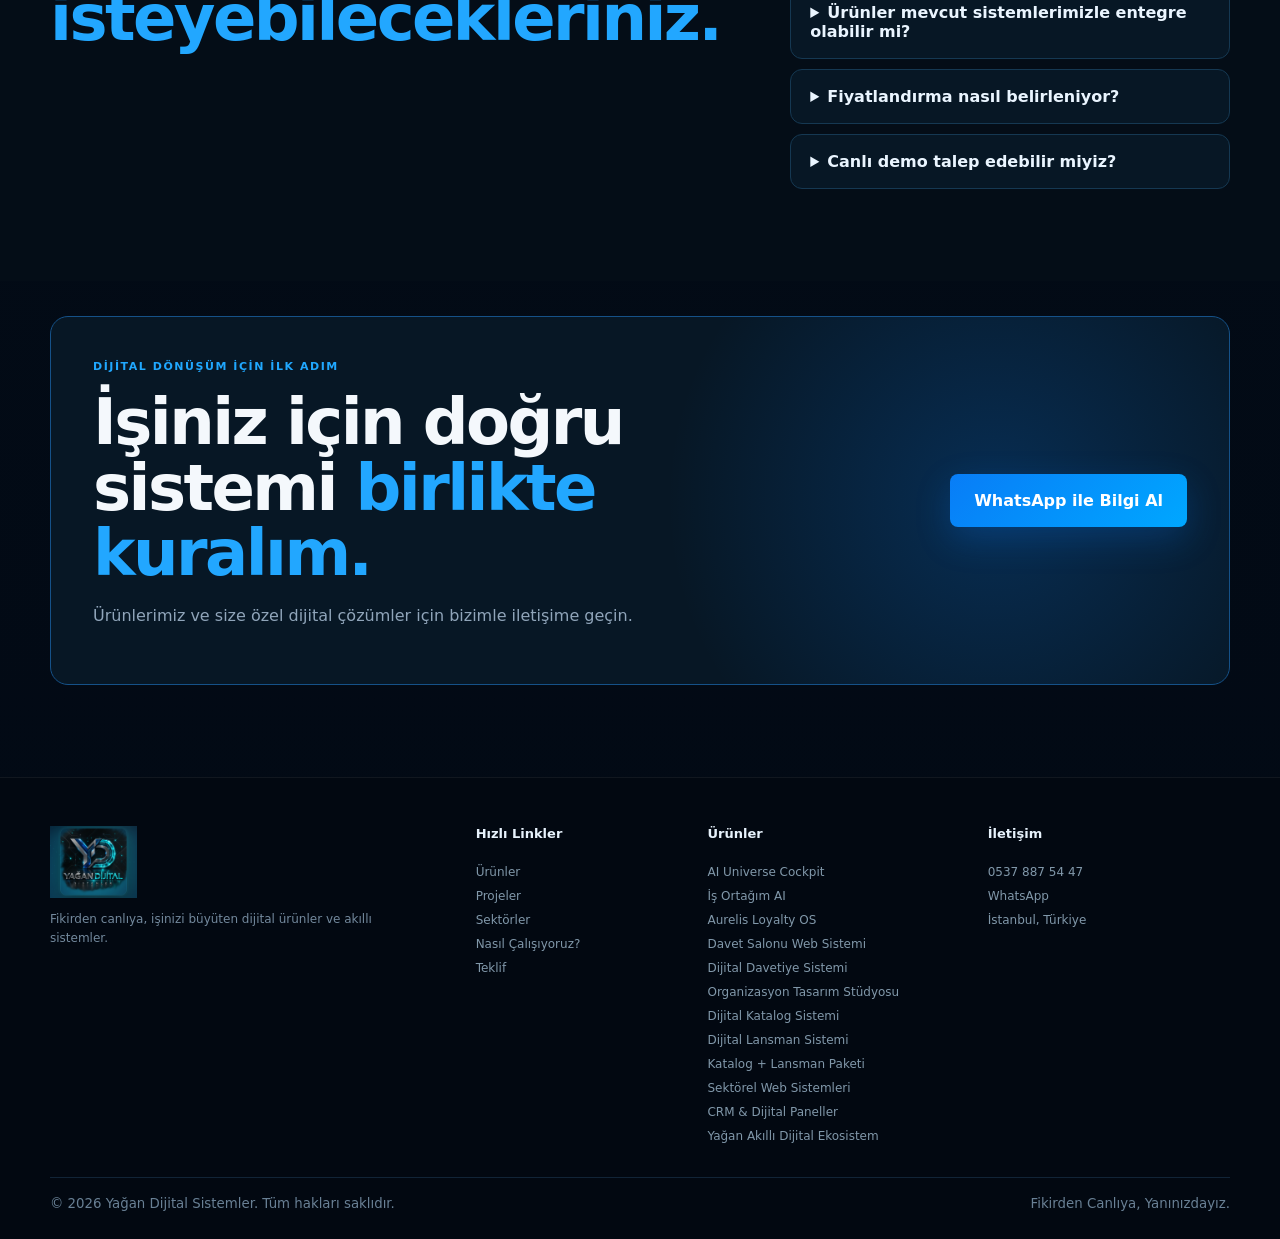
==== commit dfdbf5b5: "Point Demo Merkezi links to Vercel path" ====
--- a/index.html
+++ b/index.html
@@ -47,7 +47,7 @@
       <section class="section product-showcase" id="urunler"><div class="wrap"><div class="section-head"><span class="eyebrow">DİJİTAL ÜRÜNLERİMİZ</span><h2>İşletmenize değer katan <em>satış ürünleri.</em></h2><p>Her ürün gerçek bir kullanım senaryosu ve satış ihtiyacı için geliştirilir. Hazır altyapı, sektörel uyarlama ve kurumsal entegrasyon seçenekleriyle sunulur.</p></div><div class="product-cards">
         <article class="product-card featured"><span class="product-no">01</span><h3>AI Universe Cockpit</h3><p>Belge yönetimi, sınıflandırma, doğrulama ve kurumsal AI otomasyonu.</p><a href="#fiyatlandirma">İncele →</a></article>
         <article class="product-card"><span class="product-no">02</span><h3>İş Ortağım AI</h3><p>İş süreçleri ve günlük operasyonlar için yapay zeka destekli dijital asistan.</p><a href="#fiyatlandirma">Bilgi Al →</a></article>
-        <article class="product-card"><span class="product-no">03</span><h3>Aurelis Loyalty OS</h3><p>Müşteri sadakati, bağlılık ve tekrar satın alma süreçleri için yeni nesil sistem.</p><a href="https://yagan-dijital-sistemler-demo-merkezi-am1w94.v2.appdeploy.ai/" target="_blank" rel="noreferrer">Canlı Demo →</a></article>
+        <article class="product-card"><span class="product-no">03</span><h3>Aurelis Loyalty OS</h3><p>Müşteri sadakati, bağlılık ve tekrar satın alma süreçleri için yeni nesil sistem.</p><a href="https://www.yagandijital.com/demo-merkezi/" target="_blank" rel="noreferrer">Canlı Demo →</a></article>
         <article class="product-card"><span class="product-no">04</span><h3>Davet Salonu Web Sistemi</h3><p>Davet ve organizasyon işletmeleri için dönüşüm odaklı kurumsal web altyapısı.</p><a href="#fiyatlandirma">Bilgi Al →</a></article>
         <article class="product-card"><span class="product-no">05</span><h3>Dijital Davetiye Sistemi</h3><p>Özel günler ve etkinlikler için modern, paylaşılabilir dijital davetiye çözümü.</p><a href="#fiyatlandirma">Bilgi Al →</a></article>
         <article class="product-card"><span class="product-no">06</span><h3>Organizasyon Tasarım Stüdyosu</h3><p>Organizasyon markaları için hızlı kreatif, sunum ve görsel üretim sistemi.</p><a href="#fiyatlandirma">Bilgi Al →</a></article>
@@ -80,7 +80,7 @@
       <section class="cta-section" id="iletisim"><div class="wrap cta-box"><div><span class="eyebrow">DİJİTAL DÖNÜŞÜM İÇİN İLK ADIM</span><h2>İşiniz için doğru sistemi <em>birlikte kuralım.</em></h2><p>Ürünlerimiz ve size özel dijital çözümler için bizimle iletişime geçin.</p></div><a class="btn primary large" href="https://wa.me/905378875447" target="_blank" rel="noreferrer">WhatsApp ile Bilgi Al</a></div></section>
     </main>
 
-    <footer><div class="wrap footer-grid"><div class="footer-brand"><a class="brand brand-logo-link" href="#top" aria-label="Yağan Dijital Sistemler"><img class="brand-logo-image footer-logo-image" src="./YAGAN_DIJITAL_SISTEMLER_ANA_LOGO.png" alt="Yağan Dijital Sistemler" /></a><p>Fikirden canlıya, işinizi büyüten dijital ürünler ve akıllı sistemler.</p></div><div><h4>Hızlı Linkler</h4><a href="#urunler">Ürünler</a><a href="#projeler">Projeler</a><a href="#sektorler">Sektörler</a><a href="#surec">Nasıl Çalışıyoruz?</a><a href="#fiyatlandirma">Teklif</a></div><div><h4>Ürünler</h4><a href="#urunler">AI Universe Cockpit</a><a href="#urunler">İş Ortağım AI</a><a href="https://yagan-dijital-sistemler-demo-merkezi-am1w94.v2.appdeploy.ai/" target="_blank" rel="noreferrer">Aurelis Loyalty OS</a><a href="#urunler">Davet Salonu Web Sistemi</a><a href="#urunler">Dijital Davetiye Sistemi</a><a href="#urunler">Organizasyon Tasarım Stüdyosu</a><a href="#urunler">Dijital Katalog Sistemi</a><a href="#urunler">Dijital Lansman Sistemi</a><a href="#urunler">Katalog + Lansman Paketi</a><a href="#urunler">Sektörel Web Sistemleri</a><a href="#urunler">CRM & Dijital Paneller</a><a href="#urunler">Yağan Akıllı Dijital Ekosistem</a></div><div><h4>İletişim</h4><a href="tel:+905378875447">0537 887 54 47</a><a href="https://wa.me/905378875447" target="_blank" rel="noreferrer">WhatsApp</a><span>İstanbul, Türkiye</span></div></div><div class="wrap footer-bottom"><small>© 2026 Yağan Dijital Sistemler. Tüm hakları saklıdır.</small><small>Fikirden Canlıya, Yanınızdayız.</small></div></footer>
+    <footer><div class="wrap footer-grid"><div class="footer-brand"><a class="brand brand-logo-link" href="#top" aria-label="Yağan Dijital Sistemler"><img class="brand-logo-image footer-logo-image" src="./YAGAN_DIJITAL_SISTEMLER_ANA_LOGO.png" alt="Yağan Dijital Sistemler" /></a><p>Fikirden canlıya, işinizi büyüten dijital ürünler ve akıllı sistemler.</p></div><div><h4>Hızlı Linkler</h4><a href="#urunler">Ürünler</a><a href="#projeler">Projeler</a><a href="#sektorler">Sektörler</a><a href="#surec">Nasıl Çalışıyoruz?</a><a href="#fiyatlandirma">Teklif</a></div><div><h4>Ürünler</h4><a href="#urunler">AI Universe Cockpit</a><a href="#urunler">İş Ortağım AI</a><a href="https://www.yagandijital.com/demo-merkezi/" target="_blank" rel="noreferrer">Aurelis Loyalty OS</a><a href="#urunler">Davet Salonu Web Sistemi</a><a href="#urunler">Dijital Davetiye Sistemi</a><a href="#urunler">Organizasyon Tasarım Stüdyosu</a><a href="#urunler">Dijital Katalog Sistemi</a><a href="#urunler">Dijital Lansman Sistemi</a><a href="#urunler">Katalog + Lansman Paketi</a><a href="#urunler">Sektörel Web Sistemleri</a><a href="#urunler">CRM & Dijital Paneller</a><a href="#urunler">Yağan Akıllı Dijital Ekosistem</a></div><div><h4>İletişim</h4><a href="tel:+905378875447">0537 887 54 47</a><a href="https://wa.me/905378875447" target="_blank" rel="noreferrer">WhatsApp</a><span>İstanbul, Türkiye</span></div></div><div class="wrap footer-bottom"><small>© 2026 Yağan Dijital Sistemler. Tüm hakları saklıdır.</small><small>Fikirden Canlıya, Yanınızdayız.</small></div></footer>
   </div>
 </body>
 </html>
--- a/styles.css
+++ b/styles.css
@@ -0,0 +1 @@
+:root{--bg:#020914;--bg-soft:#071321;--panel:#0a1a2b;--panel-2:#0d2034;--text:#f4f8fc;--muted:#90a5ba;--line:#163552;--blue:#087df7;--blue-2:#20a8ff;--cyan:#3ce6ef}*{box-sizing:border-box}html{scroll-behavior:smooth}body{margin:0;color:var(--text);background:radial-gradient(circle at 75% 8%,rgba(8,125,247,.14),transparent 27%),linear-gradient(180deg,#020914 0%,#04101b 50%,#020914 100%);font-family:Inter,ui-sans-serif,system-ui,-apple-system,BlinkMacSystemFont,'Segoe UI',sans-serif}a{color:inherit}.wrap{width:min(1180px,calc(100% - 36px));margin:0 auto}.site-header{position:sticky;top:0;z-index:30;background:rgba(2,9,20,.88);backdrop-filter:blur(18px);border-bottom:1px solid rgba(255,255,255,.06)}.nav{height:76px;display:flex;align-items:center;gap:28px}.brand{display:flex;align-items:center;gap:12px;text-decoration:none;margin-right:auto}.brand-mark{width:48px;height:48px;border-radius:13px;display:grid;place-items:center;background:linear-gradient(145deg,#102d4f,#0a8af0 65%,#43e6e8);color:#fff;font-size:17px;font-weight:950;letter-spacing:-.07em;box-shadow:0 0 30px rgba(8,125,247,.2),inset 0 0 0 1px rgba(255,255,255,.16)}.brand-logo-link{min-width:0}.brand-logo-image{display:block;width:auto;height:58px;max-width:285px;object-fit:contain;object-position:left center}.footer-logo-image{height:72px;max-width:340px}.nav nav{display:flex;gap:25px}.nav nav a{text-decoration:none;color:#b9c8d6;font-size:13px}.nav nav a:hover{color:#fff}.nav-cta,.btn{display:inline-flex;align-items:center;justify-content:center;border-radius:8px;text-decoration:none;font-weight:800;transition:.2s ease}.nav-cta{padding:12px 17px;background:linear-gradient(135deg,var(--blue),#00a7ff);color:#fff;box-shadow:0 0 28px rgba(8,125,247,.3)}.nav-cta:hover,.btn.primary:hover{transform:translateY(-1px);filter:brightness(1.08)}.hero{position:relative;overflow:hidden;padding:96px 0 78px;border-bottom:1px solid rgba(255,255,255,.05)}.hero-orb{position:absolute;border-radius:50%;filter:blur(8px);pointer-events:none}.orb-one{width:500px;height:500px;right:4%;top:5%;background:radial-gradient(circle,rgba(8,125,247,.14),transparent 62%)}.orb-two{width:260px;height:260px;left:-6%;bottom:-8%;background:radial-gradient(circle,rgba(60,230,239,.09),transparent 68%)}.hero-grid{position:relative;z-index:2;display:grid;grid-template-columns:.92fr 1.08fr;gap:56px;align-items:center}.eyebrow{display:inline-block;margin-bottom:17px;color:var(--blue-2);font-size:11px;font-weight:850;letter-spacing:.14em}h1,h2{margin:0;letter-spacing:-.04em}h1{font-size:clamp(60px,7vw,96px);line-height:.9;max-width:680px}h1 em{color:var(--blue);font-style:normal}.hero-subtitle{margin-top:26px;font-size:clamp(24px,2.6vw,38px);max-width:760px;line-height:1.05}.lead{color:#a5b6c7;font-size:17px;line-height:1.7;max-width:670px;margin:20px 0 28px}.hero-actions{display:flex;gap:12px;flex-wrap:wrap}.btn{padding:15px 22px}.btn.primary{color:#fff;background:linear-gradient(135deg,var(--blue),#00a7ff);box-shadow:0 12px 35px rgba(8,125,247,.22)}.btn.secondary,.btn.outline{border:1px solid #1c5d8e;color:#d9edff;background:rgba(5,19,32,.55)}.btn.large{padding:17px 24px}.trust-row{display:flex;flex-wrap:wrap;gap:9px;margin-top:28px}.trust-row span{padding:8px 11px;border:1px solid #153654;border-radius:999px;background:#071626;color:#9fb3c6;font-size:12px}.ai-visual{min-height:520px;position:relative;display:grid;place-items:center}.hero-main-logo{position:relative;z-index:4;width:min(360px,80%);height:auto;display:block;opacity:.96;mix-blend-mode:screen;filter:drop-shadow(0 18px 38px rgba(0,0,0,.32)) drop-shadow(0 0 30px rgba(44,202,255,.18));-webkit-mask-image:radial-gradient(ellipse 78% 70% at 50% 48%,#000 0 62%,rgba(0,0,0,.96) 72%,rgba(0,0,0,.65) 86%,transparent 100%);mask-image:radial-gradient(ellipse 78% 70% at 50% 48%,#000 0 62%,rgba(0,0,0,.96) 72%,rgba(0,0,0,.65) 86%,transparent 100%)}.globe-ring{position:absolute;border:1px solid rgba(48,162,247,.2);border-radius:50%}.ring-a{width:330px;height:330px}.ring-b{width:430px;height:430px;border-style:dashed}.float-card{position:absolute;z-index:5;min-width:145px;padding:13px 15px;border-radius:12px;background:rgba(5,18,33,.86);border:1px solid #145080;box-shadow:0 18px 45px rgba(0,0,0,.3);backdrop-filter:blur(12px)}.float-card b{display:block;font-size:14px}.float-card small{color:#7da1bd;font-size:10px}.card-a{left:2%;top:13%}.card-b{right:4%;top:18%}.card-c{left:4%;bottom:18%}.card-d{right:0;bottom:20%}.hero-signature{position:absolute;left:50%;bottom:0;z-index:6;display:grid;justify-items:center;width:max-content;color:#d8ecff;transform:translateX(-50%) rotate(-3deg);text-align:center;text-shadow:0 0 18px rgba(40,170,255,.22)}.hero-signature span{font-family:Georgia,'Times New Roman',serif;font-style:italic;font-size:18px}.hero-signature strong{font-family:Georgia,'Times New Roman',serif;font-style:italic;font-size:24px;color:#fff}.hero-signature small{margin-top:5px;font-size:7px;letter-spacing:.18em;color:#6ea6ce}.metrics{background:#06111d;border-bottom:1px solid rgba(255,255,255,.06)}.metric-strip{display:grid;grid-template-columns:repeat(4,1fr)}.metric-strip article{padding:28px 22px;display:grid;grid-template-columns:42px 1fr;column-gap:12px;align-items:center;border-right:1px solid #11283d}.metric-strip article:last-child{border-right:0}.metric-strip span{grid-row:span 2;width:38px;height:38px;display:grid;place-items:center;border-radius:50%;background:#08223d;color:#2fb8ff;font-weight:900}.metric-strip strong{font-size:20px}.metric-strip small{color:#7e94a8}.section,.flow-section,.security,.cta-section{padding:92px 0}.section-head{max-width:800px;margin-bottom:42px}.section-head.centered{text-align:center;margin-left:auto;margin-right:auto}.section-head.compact-left{margin:0}.section-head h2,.security h2,.cta-box h2{font-size:clamp(40px,5vw,64px);line-height:1.02}.section-head h2 em,.security h2 em,.cta-box h2 em{color:#22a7ff;font-style:normal}.section-head p,.cta-box p{color:var(--muted);line-height:1.75;font-size:16px}.product-cards{display:grid;grid-template-columns:repeat(3,1fr);gap:15px}.product-card{min-height:220px;padding:24px;border-radius:15px;border:1px solid #173a58;background:linear-gradient(145deg,#081725,#0a1f31);display:flex;flex-direction:column;position:relative;overflow:hidden}.product-card:after{content:'';position:absolute;inset:auto -30px -50px auto;width:120px;height:120px;border-radius:50%;background:rgba(8,125,247,.08)}.product-card.featured{border-color:#1f6ea5;box-shadow:0 0 36px rgba(8,125,247,.12)}.product-no{color:#31b8ff;font-size:11px;font-weight:900;letter-spacing:.12em}.product-card h3{margin:18px 0 9px;font-size:20px}.product-card p{color:#91a5b8;line-height:1.65;font-size:14px;margin:0 0 22px}.product-card a{margin-top:auto;color:#2bb0ff;text-decoration:none;font-size:13px;font-weight:800;position:relative;z-index:2}.project-showcase{background:linear-gradient(180deg,#030b14,#06121e);border-top:1px solid rgba(255,255,255,.05)}.project-cards{display:grid;grid-template-columns:repeat(4,1fr);gap:15px}.project-cards article{min-height:190px;padding:24px;border-radius:15px;border:1px solid #173a58;background:linear-gradient(145deg,#071827,#0a1f31)}.project-cards span{color:#31b8ff;font-size:11px;font-weight:900;letter-spacing:.12em}.project-cards h3{margin:18px 0 9px;font-size:19px}.project-cards p{margin:0;color:#91a5b8;font-size:14px;line-height:1.65}.project-link{display:inline-block;margin-top:18px;color:#2bb0ff;text-decoration:none;font-size:13px;font-weight:800}.catalog-bridge{margin-top:22px;padding:30px 32px;border:1px solid #18558a;border-radius:18px;background:radial-gradient(circle at 85% 45%,rgba(8,125,247,.18),transparent 34%),#071725;display:flex;align-items:center;justify-content:space-between;gap:28px}.catalog-bridge h3{margin:0 0 9px;font-size:26px}.catalog-bridge p{margin:0;max-width:760px;color:#8fa5b8;line-height:1.65;font-size:14px}.flow-section{background:linear-gradient(180deg,#05121e,#071826);border-block:1px solid rgba(255,255,255,.06)}.steps{display:grid;grid-template-columns:repeat(5,1fr);gap:12px}.steps.four{grid-template-columns:repeat(4,1fr)}.steps article{min-height:190px;padding:23px;border-radius:13px;border:1px solid #153854;background:linear-gradient(145deg,#071827,#081d30)}.steps b{color:#24b0ff;font-size:12px}.steps h3{margin:17px 0 8px;font-size:17px}.steps p{margin:0;color:#859caf;font-size:13px;line-height:1.6}.sector-cards{display:grid;grid-template-columns:repeat(3,1fr);gap:15px}.sector-cards article{min-height:260px;padding:25px;border-radius:15px;border:1px solid #173a58;background:linear-gradient(145deg,#081725,#0a1f31);display:flex;flex-direction:column}.sector-icon{width:44px;height:44px;display:grid;place-items:center;border-radius:10px;color:#35b7ff;background:#0b2843;font-size:20px}.sector-cards h3{font-size:20px;margin:18px 0 9px}.sector-cards p{color:#91a5b8;line-height:1.65;font-size:14px}.sector-cards a{margin-top:auto;color:#2bb0ff;text-decoration:none;font-size:13px;font-weight:800}.sector-tags{display:flex;flex-wrap:wrap;gap:9px;justify-content:center;margin-top:26px}.sector-tags span{padding:9px 12px;border-radius:999px;border:1px solid #153b5c;background:#061828;color:#8fa9bd;font-size:12px}.security{background:linear-gradient(180deg,#030b14,#06121e)}.security-grid{display:grid;grid-template-columns:.7fr 1.3fr;gap:70px;align-items:center}.security-visual{height:320px;position:relative;display:grid;place-items:center}.shield{position:relative;z-index:2;width:92px;height:105px;clip-path:polygon(50% 0,100% 20%,92% 75%,50% 100%,8% 75%,0 20%);display:grid;place-items:center;background:linear-gradient(160deg,#31b8ff,#066adb);color:#fff;font-size:32px;font-weight:900;box-shadow:0 0 45px rgba(8,125,247,.35)}.ring{position:absolute;border:1px solid rgba(40,170,255,.22);border-radius:50%}.ring.one{width:160px;height:160px}.ring.two{width:230px;height:230px}.ring.three{width:305px;height:305px}.security ul{list-style:none;padding:0;margin:28px 0 0}.security li{padding:15px 0;border-bottom:1px solid #163149;display:grid;gap:4px}.security li b{color:#edf6ff}.security li span{color:#899fb1;font-size:14px}.pricing-section{background:linear-gradient(180deg,#06121e,#071928);border-top:1px solid rgba(255,255,255,.05)}.pricing-grid{display:grid;grid-template-columns:1.05fr .95fr;gap:70px;align-items:center}.pricing-grid h2{margin:0;font-size:clamp(40px,5vw,62px);line-height:1.02;letter-spacing:-.04em}.pricing-grid h2 em{color:#22a7ff;font-style:normal}.pricing-grid p{color:var(--muted);line-height:1.75;font-size:16px;max-width:650px}.pricing-card{border:1px solid #18558a;border-radius:18px;padding:32px;background:radial-gradient(circle at 90% 0%,rgba(8,125,247,.16),transparent 38%),#081827;box-shadow:0 24px 70px rgba(0,0,0,.28)}.pricing-label{font-size:10px;letter-spacing:.16em;color:#39b9ff;font-weight:900}.pricing-card h3{margin:12px 0 18px;font-size:28px}.pricing-card ul{list-style:none;padding:0;margin:0 0 24px;display:grid;gap:10px}.pricing-card li{color:#a8bac9;font-size:14px;padding-left:20px;position:relative}.pricing-card li:before{content:'✓';position:absolute;left:0;color:#31b8ff;font-weight:900}.faq-section{background:#040d17;border-top:1px solid rgba(255,255,255,.05)}.faq-grid{display:grid;grid-template-columns:.8fr 1.2fr;gap:70px;align-items:start}.faq-list{display:grid;gap:10px}.faq-list details{border:1px solid #153852;border-radius:12px;background:#071725;padding:17px 19px}.faq-list summary{cursor:pointer;font-weight:800;color:#eaf5ff}.faq-list p{margin:12px 0 0;color:#8fa5b8;line-height:1.65;font-size:14px}.cta-section{padding-top:35px}.cta-box{padding:38px 42px;border:1px solid #155188;border-radius:18px;background:radial-gradient(circle at 80% 50%,rgba(8,125,247,.22),transparent 34%),#071725;display:flex;align-items:center;justify-content:space-between;gap:35px}.cta-box h2{max-width:760px}.cta-box p{max-width:700px}footer{border-top:1px solid rgba(255,255,255,.06);background:#020811}.footer-grid{display:grid;grid-template-columns:1.6fr .8fr 1fr 1fr;gap:38px;padding:48px 0 34px}.footer-grid h4{margin:0 0 14px;font-size:13px;color:#e7f2fc}.footer-grid>div:not(.footer-brand){display:grid;align-content:start;gap:10px}.footer-grid a,.footer-grid span{color:#8198aa;text-decoration:none;font-size:12px}.footer-brand p{max-width:360px;color:#73899d;font-size:12px;line-height:1.6}.footer-bottom{border-top:1px solid #112437;padding:18px 0 28px;display:flex;justify-content:space-between;gap:15px;color:#698095}@media(max-width:980px){.nav nav{display:none}.hero-grid,.security-grid,.pricing-grid,.faq-grid{grid-template-columns:1fr}.ai-visual{min-height:420px}.metric-strip{grid-template-columns:repeat(2,1fr)}.sector-cards,.product-cards,.project-cards{grid-template-columns:repeat(2,1fr)}.steps,.steps.four{grid-template-columns:repeat(2,1fr)}.catalog-bridge{align-items:flex-start;flex-direction:column}.footer-grid{grid-template-columns:repeat(2,1fr)}}@media(max-width:620px){.wrap{width:min(100% - 26px,1180px)}.site-header .nav{height:66px}.hero-signature{left:50%;right:auto;bottom:-2%;transform:translateX(-50%) scale(.72) rotate(-3deg);transform-origin:bottom center}.brand-mark{width:40px;height:40px}.brand-logo-image{height:44px;max-width:205px}.footer-logo-image{height:58px;max-width:270px}.nav-cta{font-size:11px;padding:10px 11px}.hero{padding:58px 0 48px}.hero-grid{gap:28px}h1{font-size:55px}.hero-subtitle{font-size:24px}.lead{font-size:15px}.ai-visual{min-height:350px;transform:scale(.92)}.hero-main-logo{width:min(300px,84%)}.ring-a{width:255px;height:255px}.ring-b{width:330px;height:330px}.float-card{min-width:115px;padding:10px}.metric-strip{grid-template-columns:1fr}.metric-strip article{border-right:0;border-bottom:1px solid #11283d}.section,.flow-section,.security,.cta-section{padding:64px 0}.section-head h2,.security h2,.cta-box h2{font-size:39px}.steps,.steps.four,.sector-cards,.product-cards,.project-cards{grid-template-columns:1fr}.catalog-bridge{padding:24px}.catalog-bridge h3{font-size:23px}.cta-box{padding:28px;align-items:flex-start;flex-direction:column}.footer-grid{grid-template-columns:1fr}.footer-bottom{flex-direction:column}.metric-strip strong{font-size:18px}}
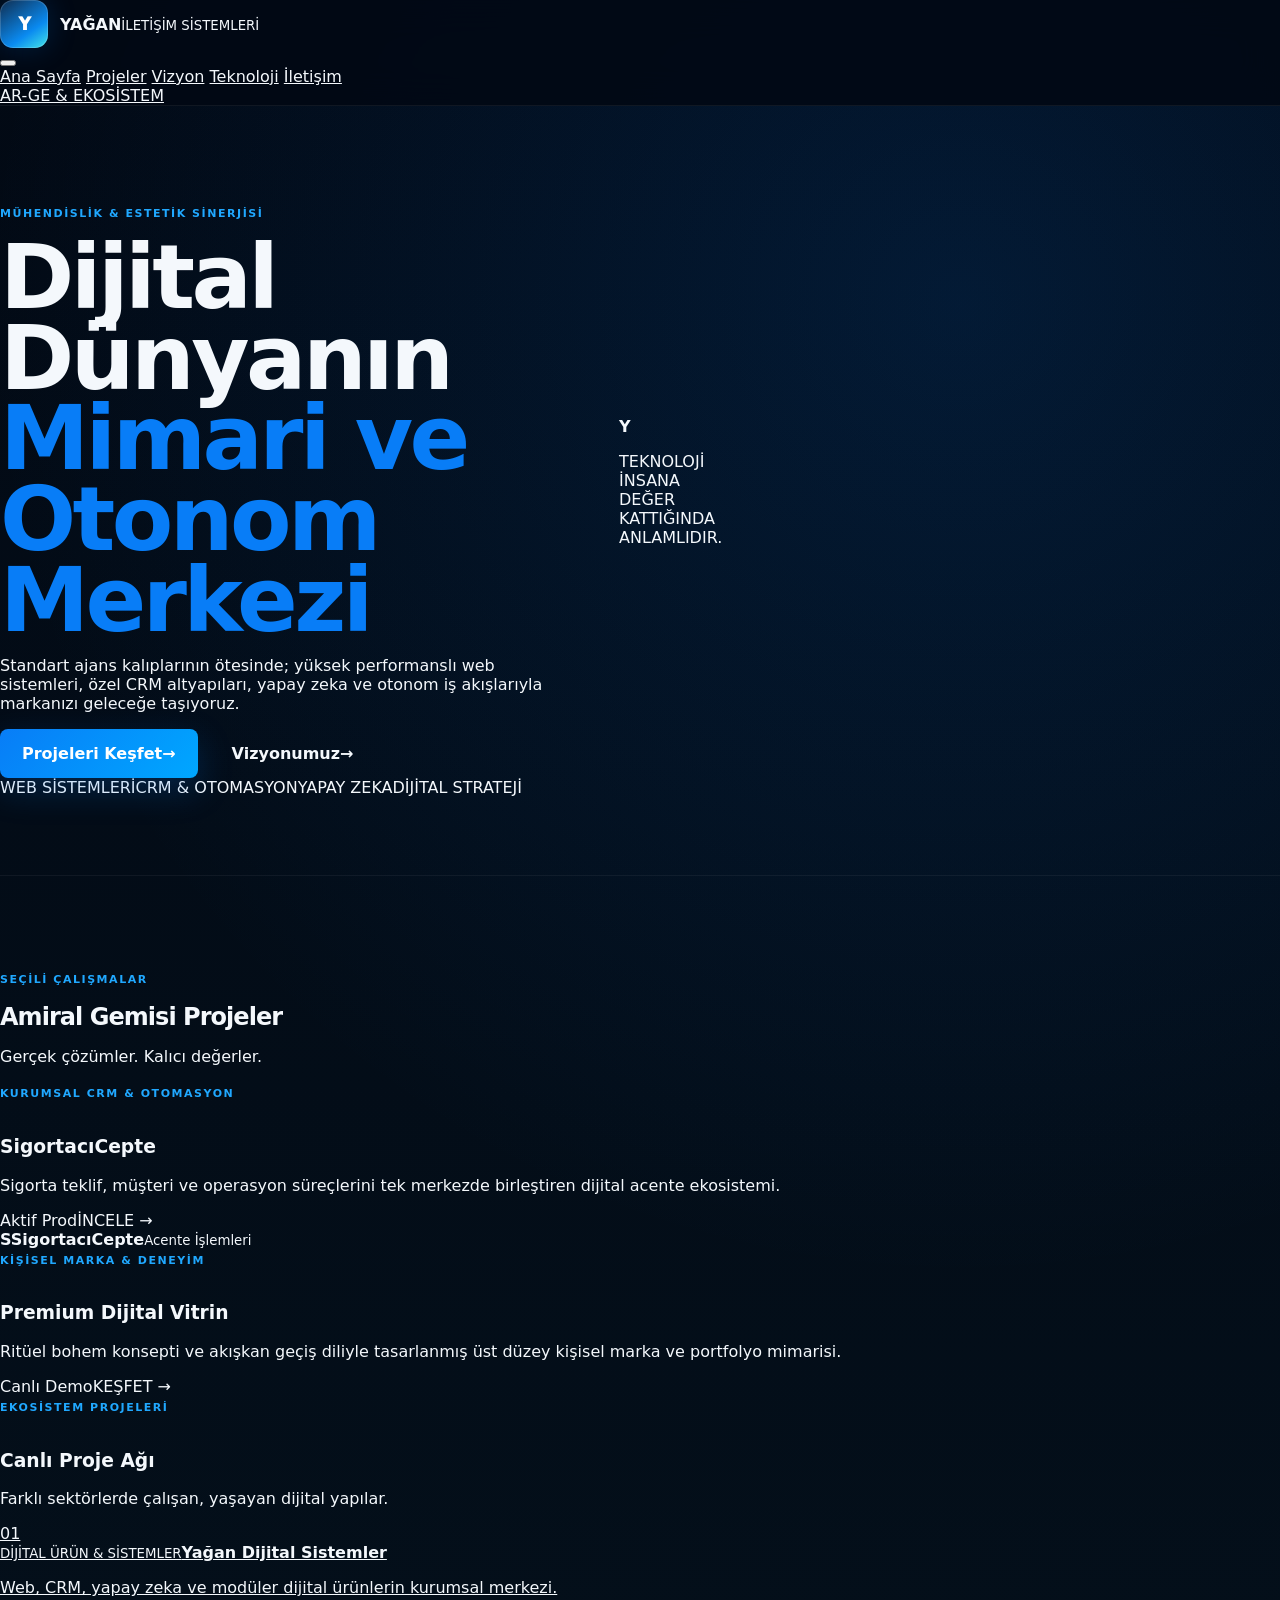
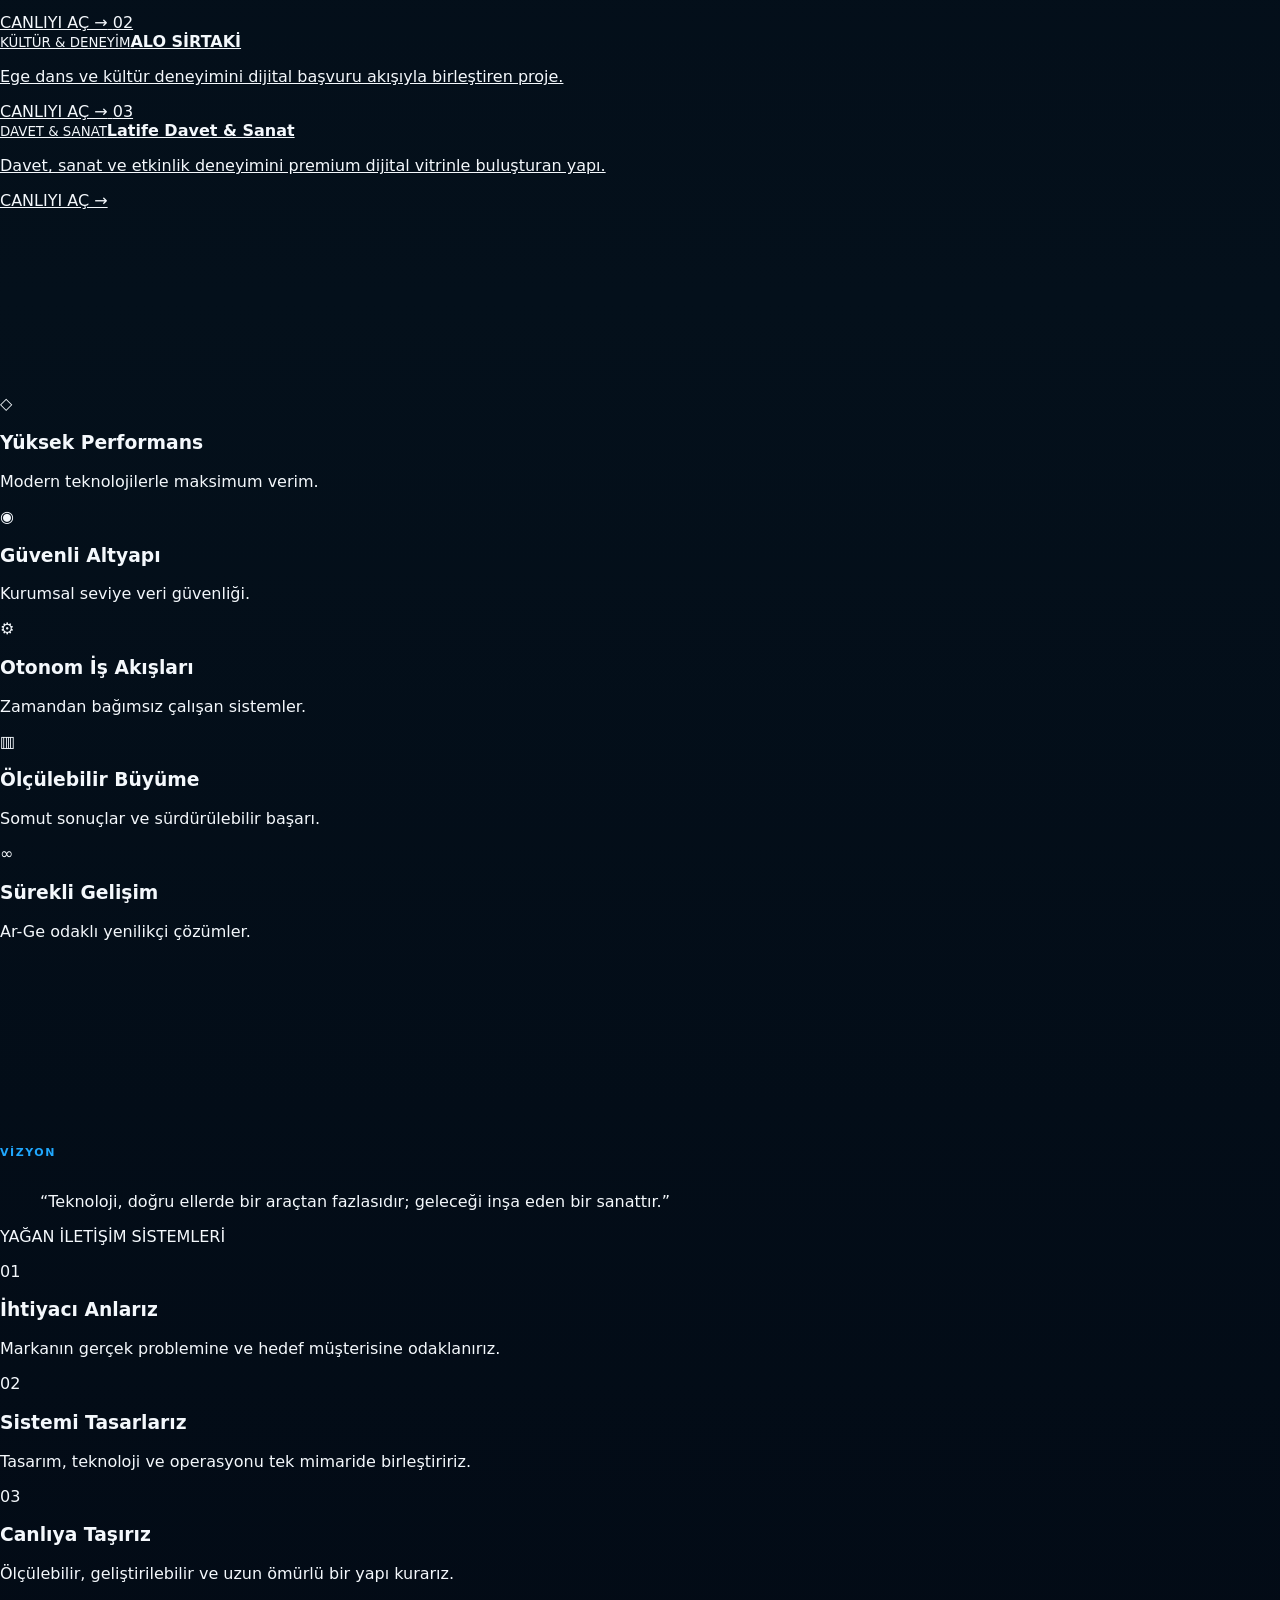
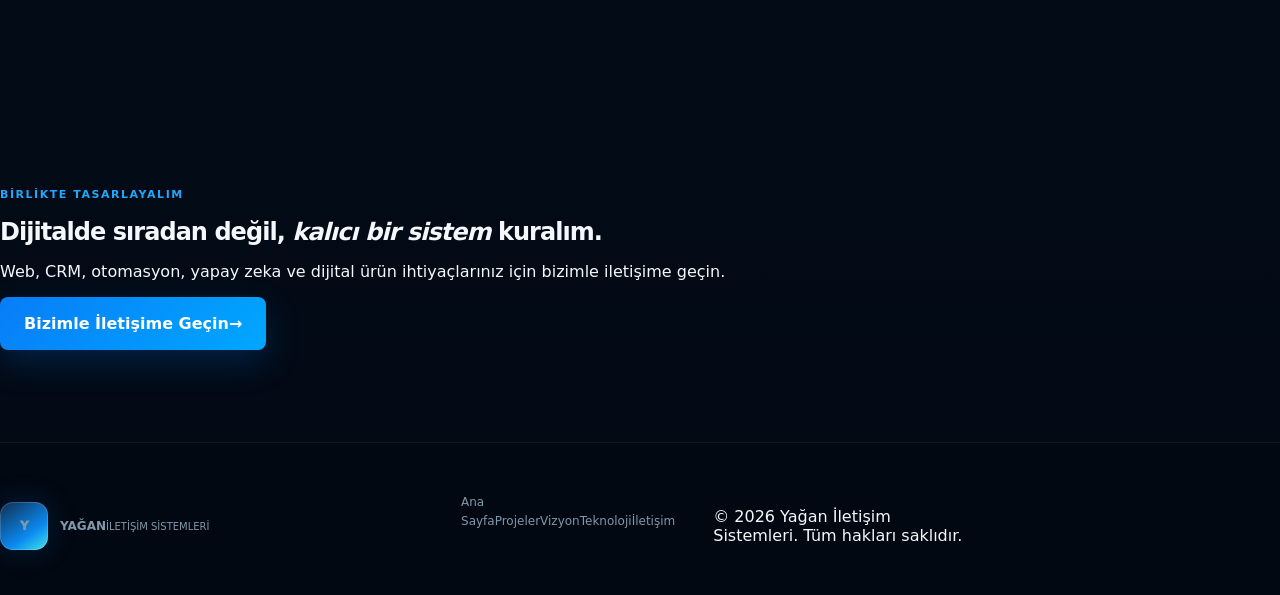
==== commit 1ecb2e1f: "Prepare Yağan İletişim production site" ====
--- a/index.html
+++ b/index.html
@@ -2,85 +2,194 @@
 <html lang="tr">
 <head>
   <meta charset="UTF-8" />
-  <meta name="viewport" content="width=device-width, initial-scale=1.0" />
-  <meta name="description" content="Yağan Dijital Sistemler; yapay zeka, sektörel web sistemleri, CRM, dijital davetiye, sadakat ve organizasyon çözümleri geliştirir." />
-  <title>Yağan Dijital Sistemler | Fikirden Canlıya</title>
-  <meta name="theme-color" content="#07131f" />
-  <link rel="icon" type="image/svg+xml" href="./favicon.svg" />
+  <meta name="viewport" content="width=device-width,initial-scale=1,viewport-fit=cover" />
+  <meta name="description" content="Yağan İletişim Sistemleri; yüksek performanslı web sistemleri, CRM, otomasyon, yapay zeka ve dijital strateji çözümleri geliştirir." />
+  <meta name="theme-color" content="#090604" />
+  <link rel="canonical" href="https://www.yaganiletisim.com/" />
+  <meta property="og:type" content="website" />
+  <meta property="og:locale" content="tr_TR" />
+  <meta property="og:site_name" content="Yağan İletişim Sistemleri" />
+  <meta property="og:title" content="Yağan İletişim Sistemleri — Dijital Ekosistem ve Ar-Ge" />
+  <meta property="og:description" content="Web sistemleri, CRM, otomasyon, yapay zeka ve dijital stratejiyi tek bir premium ekosistemde buluşturuyoruz." />
+  <meta property="og:url" content="https://www.yaganiletisim.com/" />
+  <title>Yağan İletişim Sistemleri — Dijital Ekosistem ve Ar-Ge</title>
   <link rel="stylesheet" href="./styles.css" />
 </head>
-<body>
-  <div id="app">
-    <header class="site-header">
-      <div class="wrap nav">
-        <a class="brand" href="#top" aria-label="Yağan Dijital Sistemler"><span class="brand-mark" aria-hidden="true">YD</span></a>
-        <nav aria-label="Ana menü">
-          <a href="#urunler">Ürünler</a><a href="#projeler">Projeler</a><a href="#sektorler">Sektörler</a><a href="#surec">Nasıl Çalışıyoruz?</a><a href="#fiyatlandirma">Teklif</a><a href="#iletisim">İletişim</a>
-        </nav>
-        <a class="nav-cta" href="https://wa.me/905378875447" target="_blank" rel="noreferrer">WhatsApp ile İletişime Geç</a>
-      </div>
-    </header>
+<body class="is-loading">
+  <div class="transition-curtain" aria-hidden="true"></div>
 
-    <main id="top">
-      <section class="hero">
-        <div class="hero-orb orb-one"></div><div class="hero-orb orb-two"></div>
-        <div class="wrap hero-grid">
-          <div class="hero-copy">
-            <span class="eyebrow">FİKİRDEN CANLIYA</span>
-            <h1>Dijitalde <em>Daha Fazlası</em></h1>
-            <h2 class="hero-subtitle">İşinizi büyüten web siteleri, akıllı dijital sistemler ve yapay zeka çözümleri.</h2>
-            <p class="lead">Yağan Dijital Sistemler; farklı sektörler için ürünleşmiş dijital çözümler, kurumsal web sistemleri ve operasyonu hızlandıran akıllı altyapılar geliştirir.</p>
-            <div class="hero-actions"><a class="btn primary" href="https://wa.me/905378875447" target="_blank" rel="noreferrer">Hemen İletişime Geç</a><a class="btn secondary" href="#urunler">Ürünleri İncele →</a></div>
-            <div class="trust-row"><span>Yapay Zeka</span><span>Sektörel Web</span><span>CRM & Paneller</span><span>Dijital Ürünler</span></div>
-          </div>
-          <div class="ai-visual" aria-label="Yağan Dijital Sistemler ürün ekosistemi">
-            <div class="globe-ring ring-a"></div><div class="globe-ring ring-b"></div>
-            <img class="hero-main-logo" src="./YAGAN_DIJITAL_SISTEMLER_ANA_LOGO.png" alt="Yağan Dijital Sistemler ana logo" />
-            <div class="float-card card-a"><b>AI</b><small>Akıllı Sistemler</small></div><div class="float-card card-b"><b>Web</b><small>Sektörel Çözümler</small></div><div class="float-card card-c"><b>CRM</b><small>Operasyon Panelleri</small></div><div class="float-card card-d"><b>Loyalty</b><small>Müşteri Sadakati</small></div>
-            <div class="hero-signature"><span>Fikirden Canlıya,</span><strong>Yanınızdayız.</strong><small>YAĞAN DİJİTAL SİSTEMLER</small></div>
+  <header class="site-header">
+    <div class="shell nav-shell">
+      <a class="brand" href="#top" aria-label="Yağan İletişim Sistemleri ana sayfa">
+        <span class="brand-mark" aria-hidden="true">Y</span>
+        <span class="brand-copy"><strong>YAĞAN</strong><small>İLETİŞİM SİSTEMLERİ</small></span>
+      </a>
+
+      <button class="menu-toggle" type="button" aria-expanded="false" aria-controls="primary-nav" aria-label="Menüyü aç">
+        <span></span><span></span>
+      </button>
+
+      <nav id="primary-nav" class="primary-nav" aria-label="Ana menü">
+        <a href="#top">Ana Sayfa</a>
+        <a href="#projeler">Projeler</a>
+        <a href="#vizyon">Vizyon</a>
+        <a href="#teknoloji">Teknoloji</a>
+        <a href="#iletisim">İletişim</a>
+      </nav>
+
+      <a class="header-badge" href="#projeler">AR-GE &amp; EKOSİSTEM</a>
+    </div>
+  </header>
+
+  <main id="top">
+    <section class="hero">
+      <div class="shell hero-grid">
+        <div class="hero-copy">
+          <span class="eyebrow">MÜHENDİSLİK &amp; ESTETİK SİNERJİSİ</span>
+          <h1>Dijital Dünyanın <em>Mimari ve Otonom Merkezi</em></h1>
+          <p>Standart ajans kalıplarının ötesinde; yüksek performanslı web sistemleri, özel CRM altyapıları, yapay zeka ve otonom iş akışlarıyla markanızı geleceğe taşıyoruz.</p>
+          <div class="hero-actions">
+            <a class="btn primary" href="#projeler">Projeleri Keşfet <span>→</span></a>
+            <a class="btn ghost" href="#vizyon">Vizyonumuz <span>→</span></a>
           </div>
         </div>
-      </section>
 
-      <section class="metrics" aria-label="Ana çözüm alanları"><div class="wrap metric-strip"><article><span>AI</span><strong>Akıllı Sistemler</strong><small>İş süreçleri için AI</small></article><article><span>WEB</span><strong>Sektörel Web</strong><small>Dönüşüm odaklı yapılar</small></article><article><span>CRM</span><strong>Dijital Paneller</strong><small>Operasyon kontrolü</small></article><article><span>MOD</span><strong>Modüler Altyapı</strong><small>İhtiyaca göre büyüyen yapı</small></article></div></section>
+        <div class="hero-art" aria-label="Yağan İletişim Sistemleri mimari teknoloji sahnesi">
+          <div class="architecture">
+            <span class="column c1"></span>
+            <span class="column c2"></span>
+            <span class="column c3"></span>
+            <span class="arch"></span>
+            <span class="light-ring"></span>
+            <span class="orb"></span>
+            <span class="plinth"><b>Y</b></span>
+          </div>
+          <p class="hero-motto">TEKNOLOJİ<br />İNSANA<br />DEĞER<br />KATTIĞINDA<br />ANLAMLIDIR.</p>
+        </div>
+      </div>
 
-      <section class="section product-showcase" id="urunler"><div class="wrap"><div class="section-head"><span class="eyebrow">DİJİTAL ÜRÜNLERİMİZ</span><h2>İşletmenize değer katan <em>satış ürünleri.</em></h2><p>Her ürün gerçek bir kullanım senaryosu ve satış ihtiyacı için geliştirilir. Hazır altyapı, sektörel uyarlama ve kurumsal entegrasyon seçenekleriyle sunulur.</p></div><div class="product-cards">
-        <article class="product-card featured"><span class="product-no">01</span><h3>AI Universe Cockpit</h3><p>Belge yönetimi, sınıflandırma, doğrulama ve kurumsal AI otomasyonu.</p><a href="#fiyatlandirma">İncele →</a></article>
-        <article class="product-card"><span class="product-no">02</span><h3>İş Ortağım AI</h3><p>İş süreçleri ve günlük operasyonlar için yapay zeka destekli dijital asistan.</p><a href="#fiyatlandirma">Bilgi Al →</a></article>
-        <article class="product-card"><span class="product-no">03</span><h3>Aurelis Loyalty OS</h3><p>Müşteri sadakati, bağlılık ve tekrar satın alma süreçleri için yeni nesil sistem.</p><a href="https://www.yagandijital.com/demo-merkezi/" target="_blank" rel="noreferrer">Canlı Demo →</a></article>
-        <article class="product-card"><span class="product-no">04</span><h3>Davet Salonu Web Sistemi</h3><p>Davet ve organizasyon işletmeleri için dönüşüm odaklı kurumsal web altyapısı.</p><a href="#fiyatlandirma">Bilgi Al →</a></article>
-        <article class="product-card"><span class="product-no">05</span><h3>Dijital Davetiye Sistemi</h3><p>Özel günler ve etkinlikler için modern, paylaşılabilir dijital davetiye çözümü.</p><a href="#fiyatlandirma">Bilgi Al →</a></article>
-        <article class="product-card"><span class="product-no">06</span><h3>Organizasyon Tasarım Stüdyosu</h3><p>Organizasyon markaları için hızlı kreatif, sunum ve görsel üretim sistemi.</p><a href="#fiyatlandirma">Bilgi Al →</a></article>
-        <article class="product-card"><span class="product-no">07</span><h3>Dijital Katalog Sistemi</h3><p>Ürün ve hizmetlerinizi modern, mobil uyumlu dijital katalog ile sunun.</p><a href="#fiyatlandirma">Bilgi Al →</a></article>
-        <article class="product-card"><span class="product-no">08</span><h3>Dijital Lansman Sistemi</h3><p>Yeni ürün, hizmet ve projeler için etkileyici dijital lansman deneyimi.</p><a href="#fiyatlandirma">Bilgi Al →</a></article>
-        <article class="product-card"><span class="product-no">09</span><h3>Katalog + Lansman Paketi</h3><p>Tanıtım ve satış akışını tek dijital yapı içinde birleştiren güçlü paket.</p><a href="#fiyatlandirma">Bilgi Al →</a></article>
-        <article class="product-card"><span class="product-no">10</span><h3>Sektörel Web Sistemleri</h3><p>Her sektöre özel tasarlanan, müşteri dönüşümünü hedefleyen web çözümleri.</p><a href="#fiyatlandirma">Bilgi Al →</a></article>
-        <article class="product-card"><span class="product-no">11</span><h3>CRM & Dijital Paneller</h3><p>Müşteri, teklif, operasyon ve iş süreçlerini tek merkezde yönetin.</p><a href="#fiyatlandirma">Bilgi Al →</a></article>
-        <article class="product-card"><span class="product-no">12</span><h3>Yağan Akıllı Dijital Ekosistem</h3><p>Web, CRM, yapay zeka ve dijital ürünleri işletmenize özel tek bir bütünleşik yapı altında birleştiren modüler ekosistem.</p><a href="#fiyatlandirma">Bilgi Al →</a></article>
-      </div></div></section>
+      <div class="shell discipline-strip" aria-label="Uzmanlık alanları">
+        <span>WEB SİSTEMLERİ</span><i></i><span>CRM &amp; OTOMASYON</span><i></i><span>YAPAY ZEKA</span><i></i><span>DİJİTAL STRATEJİ</span>
+      </div>
+    </section>
 
-      <section class="section project-showcase" id="projeler"><div class="wrap"><div class="section-head"><span class="eyebrow">GERÇEK PROJELER</span><h2>Fikirden canlıya taşıdığımız <em>çalışmalar.</em></h2><p>Farklı sektörlerde geliştirdiğimiz kurumsal web, CRM ve dijital dönüşüm projelerinden seçili örnekler.</p></div><div class="project-cards">
-        <article><span>01</span><h3>ALO SİRTAKİ</h3><p>Dans eğitimi, ön kayıt ve WhatsApp dönüşüm odaklı sektörel web sistemi.</p><a class="project-link" href="https://alo-sirtaki-o0pafn.v2.appdeploy.ai/" target="_blank" rel="noreferrer">Canlı Projeyi Aç →</a></article>
-        <article><span>02</span><h3>Latife Davet & Sanat</h3><p>Etkinlik ve sanat deneyimini öne çıkaran premium kurumsal web arayüzü.</p><a class="project-link" href="https://www.latife.com.tr/" target="_blank" rel="noreferrer">Canlı Projeyi Aç →</a></article>
-        <article><span>03</span><h3>La Kaffette</h3><p>Premium kahve ve içecek vitrini için geliştirilen modern dijital deneyim.</p></article><article><span>04</span><h3>SigortacıCepte</h3><p>Sigorta teklif, müşteri ve operasyon süreçlerini destekleyen dijital sistem.</p></article>
-      </div><div class="catalog-bridge"><div><span class="eyebrow">WEB TASARIM KATALOĞU</span><h3>Web sitenizi seçin, işinize özel tasarlayalım.</h3><p>Reklam ve müşteri kazanım modülümüz üzerinden sektörünüze uygun tasarım örneklerini inceleyin.</p></div><a class="btn secondary" href="https://yagan-web-tasarim-katalogu.vercel.app/" target="_blank" rel="noreferrer">Tasarımları İncele →</a></div></div></section>
+    <section class="projects section" id="projeler">
+      <div class="shell">
+        <div class="section-heading">
+          <div>
+            <span class="eyebrow">SEÇİLİ ÇALIŞMALAR</span>
+            <h2>Amiral Gemisi Projeler</h2>
+          </div>
+          <p>Gerçek çözümler. Kalıcı değerler.</p>
+        </div>
 
-      <section class="flow-section" id="surec"><div class="wrap"><div class="section-head"><span class="eyebrow">NASIL ÇALIŞIYORUZ?</span><h2>Fikirden <em>canlıya.</em></h2><p>İhtiyacınızı analiz ediyor, doğru çözümü tasarlıyor ve güvenli biçimde yayına alıyoruz.</p></div><div class="steps four"><article><b>01</b><h3>Strateji & Planlama</h3><p>İhtiyaç, hedef kitle ve iş akışı netleştirilir.</p></article><article><b>02</b><h3>Tasarım & Geliştirme</h3><p>Markanıza ve sektörünüze uygun çözüm hazırlanır.</p></article><article><b>03</b><h3>Entegrasyon & Yayın</h3><p>Teknik bağlantılar tamamlanır ve sistem canlıya alınır.</p></article><article><b>04</b><h3>Destek & Büyüme</h3><p>Canlı sonrası geliştirme ve iyileştirme süreci devam eder.</p></article></div></div></section>
+        <div class="project-grid">
+          <article class="project-card sigorta" tabindex="0" role="link" data-href="https://sigortacicepte-web.vercel.app/" aria-label="SigortacıCepte projesini aç">
+            <div class="project-copy">
+              <span class="eyebrow">KURUMSAL CRM &amp; OTOMASYON</span>
+              <h3>SigortacıCepte</h3>
+              <p>Sigorta teklif, müşteri ve operasyon süreçlerini tek merkezde birleştiren dijital acente ekosistemi.</p>
+              <div class="project-meta"><span class="status"><i></i> Aktif Prod</span><span>İNCELE →</span></div>
+            </div>
+            <div class="project-visual phone-scene" aria-hidden="true">
+              <div class="leaf l1"></div><div class="leaf l2"></div>
+              <div class="phone"><div class="phone-screen"><b>S</b><strong>SigortacıCepte</strong><small>Acente İşlemleri</small><span></span><span></span><span></span></div></div>
+            </div>
+          </article>
 
-      <section class="section sectors" id="sektorler"><div class="wrap"><div class="section-head centered"><span class="eyebrow">HER SEKTÖR İÇİN ÖZEL ÇÖZÜMLER</span><h2>Tek teknoloji yaklaşımı. <em>Sektörünüze özel uygulama.</em></h2><p>Hazır kalıplar yerine sektörünüzün gerçek müşteri yolculuğuna ve operasyonuna göre uyarlanmış dijital sistemler geliştiriyoruz.</p></div><div class="sector-cards">
-        <article><span class="sector-icon">◈</span><h3>Sigortacılık</h3><p>Teklif, poliçe, müşteri ve CRM süreçlerinde dijital çözümler.</p><a href="https://wa.me/905378875447" target="_blank" rel="noreferrer">Detayları Gör →</a></article><article><span class="sector-icon">⚖</span><h3>Hukuk & Danışmanlık</h3><p>Kurumsal tanıtım, belge akışı ve müşteri iletişimi için akıllı sistemler.</p><a href="https://wa.me/905378875447" target="_blank" rel="noreferrer">Detayları Gör →</a></article><article><span class="sector-icon">▥</span><h3>Muhasebe & Finans</h3><p>Belge, raporlama ve operasyon akışını sadeleştiren dijital altyapılar.</p><a href="https://wa.me/905378875447" target="_blank" rel="noreferrer">Detayları Gör →</a></article><article><span class="sector-icon">▦</span><h3>Kurumsal Firmalar</h3><p>Web, CRM, katalog ve müşteri deneyimini tek ekosistemde birleştirin.</p><a href="https://wa.me/905378875447" target="_blank" rel="noreferrer">Detayları Gör →</a></article><article><span class="sector-icon">✚</span><h3>Sağlık</h3><p>Kurumsal tanıtım, randevu ve dijital iletişim odaklı çözümler.</p><a href="https://wa.me/905378875447" target="_blank" rel="noreferrer">Detayları Gör →</a></article><article><span class="sector-icon">▣</span><h3>E-Ticaret & Perakende</h3><p>Katalog, lansman, sadakat ve satış odaklı dijital sistemler.</p><a href="https://wa.me/905378875447" target="_blank" rel="noreferrer">Detayları Gör →</a></article>
-      </div><div class="sector-tags"><span>Eğitim</span><span>Gayrimenkul</span><span>Otomotiv</span><span>Lojistik</span><span>Üretim</span><span>Turizm</span><span>İnşaat</span><span>Etkinlik</span><span>Restoran & Kafe</span><span>Diğer Sektörler</span></div></div></section>
+          <article class="project-card premium" tabindex="0" role="link" data-href="https://digitaleternall.yagandijital.com/premium-final/" aria-label="Premium Dijital Vitrin projesini aç">
+            <div class="project-copy">
+              <span class="eyebrow">KİŞİSEL MARKA &amp; DENEYİM</span>
+              <h3>Premium Dijital Vitrin</h3>
+              <p>Ritüel bohem konsepti ve akışkan geçiş diliyle tasarlanmış üst düzey kişisel marka ve portfolyo mimarisi.</p>
+              <div class="project-meta"><span class="status"><i></i> Canlı Demo</span><span>KEŞFET →</span></div>
+            </div>
+            <div class="project-visual ritual-scene" aria-hidden="true">
+              <div class="sun"></div><div class="ritual-arch"></div><div class="curtain"></div><div class="vase v1"></div><div class="vase v2"></div>
+            </div>
+          </article>
+        </div>
 
-      <section class="security"><div class="wrap security-grid"><div class="security-visual"><div class="shield">✓</div><div class="ring one"></div><div class="ring two"></div><div class="ring three"></div></div><div><span class="eyebrow">GÜVENLİ & ÖLÇEKLENEBİLİR ALTYAPI</span><h2>Bugünü çözen, yarına <em>hazır sistemler.</em></h2><ul><li><b>Modüler mimari</b><span>İhtiyaca göre yeni modüller ve entegrasyonlar eklenebilir.</span></li><li><b>Mobil uyumlu deneyim</b><span>Tüm cihazlarda hızlı ve tutarlı kullanıcı deneyimi.</span></li><li><b>Kurumsal entegrasyon yaklaşımı</b><span>CRM, API ve operasyon sistemleriyle uyumlu yapılandırma.</span></li></ul></div></div></section>
+        <div class="ecosystem-block" aria-labelledby="ecosystem-title">
+          <div class="ecosystem-head">
+            <div>
+              <span class="eyebrow">EKOSİSTEM PROJELERİ</span>
+              <h3 id="ecosystem-title">Canlı Proje Ağı</h3>
+            </div>
+            <p>Farklı sektörlerde çalışan, yaşayan dijital yapılar.</p>
+          </div>
 
-      <section class="section pricing-section" id="fiyatlandirma"><div class="wrap pricing-grid"><div><span class="eyebrow">İŞLETMEYE ÖZEL TEKLİF</span><h2>Hazır paket değil, <em>ihtiyacınıza göre doğru kapsam.</em></h2><p>Ürün, kullanıcı, entegrasyon, içerik ve geliştirme ihtiyacınıza göre kapsam belirlenir. Böylece yalnızca ihtiyacınız olan yapıya yatırım yaparsınız.</p></div><div class="pricing-card"><span class="pricing-label">PROJE BAZLI</span><h3>Size Özel Teklif</h3><ul><li>İhtiyaç analizi</li><li>Ürün / modül seçimi</li><li>Sektör uyarlaması</li><li>Entegrasyon planı</li><li>Canlıya geçiş desteği</li></ul><a class="btn primary large" href="https://wa.me/905378875447" target="_blank" rel="noreferrer">Teklif Al</a></div></div></section>
+          <div class="ecosystem-grid">
+            <a class="ecosystem-card" href="https://www.yagandijital.com/" target="_blank" rel="noreferrer">
+              <span class="ecosystem-index">01</span>
+              <div><small>DİJİTAL ÜRÜN &amp; SİSTEMLER</small><strong>Yağan Dijital Sistemler</strong><p>Web, CRM, yapay zeka ve modüler dijital ürünlerin kurumsal merkezi.</p></div>
+              <span class="ecosystem-link">CANLIYI AÇ →</span>
+            </a>
 
-      <section class="section faq-section" id="sss"><div class="wrap faq-grid"><div class="section-head compact-left"><span class="eyebrow">SIK SORULAN SORULAR</span><h2>Başlamadan önce <em>bilmek isteyebilecekleriniz.</em></h2></div><div class="faq-list"><details open><summary>Yağan Dijital Sistemler hangi alanlarda çözüm sunuyor?</summary><p>Yapay zeka, sektörel web sistemleri, CRM ve dijital paneller, sadakat, dijital davetiye, katalog, lansman ve organizasyon odaklı ürünler geliştiriyoruz.</p></details><details><summary>Ürünler mevcut sistemlerimizle entegre olabilir mi?</summary><p>Entegrasyon kapsamı kullandığınız altyapıya ve erişilebilir API veya veri yapısına göre proje aşamasında değerlendirilir.</p></details><details><summary>Fiyatlandırma nasıl belirleniyor?</summary><p>Kullanıcı sayısı, ihtiyaç duyulan ürün ve modüller, entegrasyon kapsamı ve proje gereksinimleri üzerinden size özel teklif hazırlanır.</p></details><details><summary>Canlı demo talep edebilir miyiz?</summary><p>Evet. Hazır demosu bulunan ürünler için WhatsApp üzerinden demo ve proje görüşmesi planlanabilir.</p></details></div></div></section>
+            <a class="ecosystem-card" href="https://alo-sirtaki-o0pafn.v2.appdeploy.ai/" target="_blank" rel="noreferrer">
+              <span class="ecosystem-index">02</span>
+              <div><small>KÜLTÜR &amp; DENEYİM</small><strong>ALO SİRTAKİ</strong><p>Ege dans ve kültür deneyimini dijital başvuru akışıyla birleştiren proje.</p></div>
+              <span class="ecosystem-link">CANLIYI AÇ →</span>
+            </a>
 
-      <section class="cta-section" id="iletisim"><div class="wrap cta-box"><div><span class="eyebrow">DİJİTAL DÖNÜŞÜM İÇİN İLK ADIM</span><h2>İşiniz için doğru sistemi <em>birlikte kuralım.</em></h2><p>Ürünlerimiz ve size özel dijital çözümler için bizimle iletişime geçin.</p></div><a class="btn primary large" href="https://wa.me/905378875447" target="_blank" rel="noreferrer">WhatsApp ile Bilgi Al</a></div></section>
-    </main>
+            <a class="ecosystem-card" href="https://www.latife.com.tr/" target="_blank" rel="noreferrer">
+              <span class="ecosystem-index">03</span>
+              <div><small>DAVET &amp; SANAT</small><strong>Latife Davet &amp; Sanat</strong><p>Davet, sanat ve etkinlik deneyimini premium dijital vitrinle buluşturan yapı.</p></div>
+              <span class="ecosystem-link">CANLIYI AÇ →</span>
+            </a>
+          </div>
+        </div>
+      </div>
+    </section>
 
-    <footer><div class="wrap footer-grid"><div class="footer-brand"><a class="brand brand-logo-link" href="#top" aria-label="Yağan Dijital Sistemler"><img class="brand-logo-image footer-logo-image" src="./YAGAN_DIJITAL_SISTEMLER_ANA_LOGO.png" alt="Yağan Dijital Sistemler" /></a><p>Fikirden canlıya, işinizi büyüten dijital ürünler ve akıllı sistemler.</p></div><div><h4>Hızlı Linkler</h4><a href="#urunler">Ürünler</a><a href="#projeler">Projeler</a><a href="#sektorler">Sektörler</a><a href="#surec">Nasıl Çalışıyoruz?</a><a href="#fiyatlandirma">Teklif</a></div><div><h4>Ürünler</h4><a href="#urunler">AI Universe Cockpit</a><a href="#urunler">İş Ortağım AI</a><a href="https://www.yagandijital.com/demo-merkezi/" target="_blank" rel="noreferrer">Aurelis Loyalty OS</a><a href="#urunler">Davet Salonu Web Sistemi</a><a href="#urunler">Dijital Davetiye Sistemi</a><a href="#urunler">Organizasyon Tasarım Stüdyosu</a><a href="#urunler">Dijital Katalog Sistemi</a><a href="#urunler">Dijital Lansman Sistemi</a><a href="#urunler">Katalog + Lansman Paketi</a><a href="#urunler">Sektörel Web Sistemleri</a><a href="#urunler">CRM & Dijital Paneller</a><a href="#urunler">Yağan Akıllı Dijital Ekosistem</a></div><div><h4>İletişim</h4><a href="tel:+905378875447">0537 887 54 47</a><a href="https://wa.me/905378875447" target="_blank" rel="noreferrer">WhatsApp</a><span>İstanbul, Türkiye</span></div></div><div class="wrap footer-bottom"><small>© 2026 Yağan Dijital Sistemler. Tüm hakları saklıdır.</small><small>Fikirden Canlıya, Yanınızdayız.</small></div></footer>
-  </div>
+    <section class="capabilities section" id="teknoloji">
+      <div class="shell capability-grid">
+        <article><span class="cap-icon">◇</span><h3>Yüksek Performans</h3><p>Modern teknolojilerle maksimum verim.</p></article>
+        <article><span class="cap-icon">◉</span><h3>Güvenli Altyapı</h3><p>Kurumsal seviye veri güvenliği.</p></article>
+        <article><span class="cap-icon">⚙</span><h3>Otonom İş Akışları</h3><p>Zamandan bağımsız çalışan sistemler.</p></article>
+        <article><span class="cap-icon">▥</span><h3>Ölçülebilir Büyüme</h3><p>Somut sonuçlar ve sürdürülebilir başarı.</p></article>
+        <article><span class="cap-icon">∞</span><h3>Sürekli Gelişim</h3><p>Ar-Ge odaklı yenilikçi çözümler.</p></article>
+      </div>
+    </section>
+
+    <section class="vision section" id="vizyon">
+      <div class="shell vision-grid">
+        <div>
+          <span class="eyebrow">VİZYON</span>
+          <blockquote>“Teknoloji, doğru ellerde bir araçtan fazlasıdır; geleceği inşa eden bir sanattır.”</blockquote>
+          <p class="signature">YAĞAN İLETİŞİM SİSTEMLERİ</p>
+        </div>
+        <div class="vision-panel">
+          <span>01</span><h3>İhtiyacı Anlarız</h3><p>Markanın gerçek problemine ve hedef müşterisine odaklanırız.</p>
+          <span>02</span><h3>Sistemi Tasarlarız</h3><p>Tasarım, teknoloji ve operasyonu tek mimaride birleştiririz.</p>
+          <span>03</span><h3>Canlıya Taşırız</h3><p>Ölçülebilir, geliştirilebilir ve uzun ömürlü bir yapı kurarız.</p>
+        </div>
+      </div>
+    </section>
+
+    <section class="contact section" id="iletisim">
+      <div class="shell contact-box">
+        <div>
+          <span class="eyebrow">BİRLİKTE TASARLAYALIM</span>
+          <h2>Dijitalde sıradan değil, <em>kalıcı bir sistem</em> kuralım.</h2>
+          <p>Web, CRM, otomasyon, yapay zeka ve dijital ürün ihtiyaçlarınız için bizimle iletişime geçin.</p>
+        </div>
+        <a class="btn primary large" href="https://wa.me/905378875447" target="_blank" rel="noreferrer">Bizimle İletişime Geçin <span>→</span></a>
+      </div>
+    </section>
+  </main>
+
+  <footer>
+    <div class="shell footer-grid">
+      <a class="brand footer-brand" href="#top">
+        <span class="brand-mark" aria-hidden="true">Y</span>
+        <span class="brand-copy"><strong>YAĞAN</strong><small>İLETİŞİM SİSTEMLERİ</small></span>
+      </a>
+      <nav aria-label="Alt menü"><a href="#top">Ana Sayfa</a><a href="#projeler">Projeler</a><a href="#vizyon">Vizyon</a><a href="#teknoloji">Teknoloji</a><a href="#iletisim">İletişim</a></nav>
+      <p>© 2026 Yağan İletişim Sistemleri. Tüm hakları saklıdır.</p>
+    </div>
+  </footer>
+
+  <script type="module" src="./main.js"></script>
 </body>
-</html>
+</html>
--- a/styles.css
+++ b/styles.css
@@ -1 +1 @@
-:root{--bg:#020914;--bg-soft:#071321;--panel:#0a1a2b;--panel-2:#0d2034;--text:#f4f8fc;--muted:#90a5ba;--line:#163552;--blue:#087df7;--blue-2:#20a8ff;--cyan:#3ce6ef}*{box-sizing:border-box}html{scroll-behavior:smooth}body{margin:0;color:var(--text);background:radial-gradient(circle at 75% 8%,rgba(8,125,247,.14),transparent 27%),linear-gradient(180deg,#020914 0%,#04101b 50%,#020914 100%);font-family:Inter,ui-sans-serif,system-ui,-apple-system,BlinkMacSystemFont,'Segoe UI',sans-serif}a{color:inherit}.wrap{width:min(1180px,calc(100% - 36px));margin:0 auto}.site-header{position:sticky;top:0;z-index:30;background:rgba(2,9,20,.88);backdrop-filter:blur(18px);border-bottom:1px solid rgba(255,255,255,.06)}.nav{height:76px;display:flex;align-items:center;gap:28px}.brand{display:flex;align-items:center;gap:12px;text-decoration:none;margin-right:auto}.brand-mark{width:48px;height:48px;border-radius:13px;display:grid;place-items:center;background:linear-gradient(145deg,#102d4f,#0a8af0 65%,#43e6e8);color:#fff;font-size:17px;font-weight:950;letter-spacing:-.07em;box-shadow:0 0 30px rgba(8,125,247,.2),inset 0 0 0 1px rgba(255,255,255,.16)}.brand-logo-link{min-width:0}.brand-logo-image{display:block;width:auto;height:58px;max-width:285px;object-fit:contain;object-position:left center}.footer-logo-image{height:72px;max-width:340px}.nav nav{display:flex;gap:25px}.nav nav a{text-decoration:none;color:#b9c8d6;font-size:13px}.nav nav a:hover{color:#fff}.nav-cta,.btn{display:inline-flex;align-items:center;justify-content:center;border-radius:8px;text-decoration:none;font-weight:800;transition:.2s ease}.nav-cta{padding:12px 17px;background:linear-gradient(135deg,var(--blue),#00a7ff);color:#fff;box-shadow:0 0 28px rgba(8,125,247,.3)}.nav-cta:hover,.btn.primary:hover{transform:translateY(-1px);filter:brightness(1.08)}.hero{position:relative;overflow:hidden;padding:96px 0 78px;border-bottom:1px solid rgba(255,255,255,.05)}.hero-orb{position:absolute;border-radius:50%;filter:blur(8px);pointer-events:none}.orb-one{width:500px;height:500px;right:4%;top:5%;background:radial-gradient(circle,rgba(8,125,247,.14),transparent 62%)}.orb-two{width:260px;height:260px;left:-6%;bottom:-8%;background:radial-gradient(circle,rgba(60,230,239,.09),transparent 68%)}.hero-grid{position:relative;z-index:2;display:grid;grid-template-columns:.92fr 1.08fr;gap:56px;align-items:center}.eyebrow{display:inline-block;margin-bottom:17px;color:var(--blue-2);font-size:11px;font-weight:850;letter-spacing:.14em}h1,h2{margin:0;letter-spacing:-.04em}h1{font-size:clamp(60px,7vw,96px);line-height:.9;max-width:680px}h1 em{color:var(--blue);font-style:normal}.hero-subtitle{margin-top:26px;font-size:clamp(24px,2.6vw,38px);max-width:760px;line-height:1.05}.lead{color:#a5b6c7;font-size:17px;line-height:1.7;max-width:670px;margin:20px 0 28px}.hero-actions{display:flex;gap:12px;flex-wrap:wrap}.btn{padding:15px 22px}.btn.primary{color:#fff;background:linear-gradient(135deg,var(--blue),#00a7ff);box-shadow:0 12px 35px rgba(8,125,247,.22)}.btn.secondary,.btn.outline{border:1px solid #1c5d8e;color:#d9edff;background:rgba(5,19,32,.55)}.btn.large{padding:17px 24px}.trust-row{display:flex;flex-wrap:wrap;gap:9px;margin-top:28px}.trust-row span{padding:8px 11px;border:1px solid #153654;border-radius:999px;background:#071626;color:#9fb3c6;font-size:12px}.ai-visual{min-height:520px;position:relative;display:grid;place-items:center}.hero-main-logo{position:relative;z-index:4;width:min(360px,80%);height:auto;display:block;opacity:.96;mix-blend-mode:screen;filter:drop-shadow(0 18px 38px rgba(0,0,0,.32)) drop-shadow(0 0 30px rgba(44,202,255,.18));-webkit-mask-image:radial-gradient(ellipse 78% 70% at 50% 48%,#000 0 62%,rgba(0,0,0,.96) 72%,rgba(0,0,0,.65) 86%,transparent 100%);mask-image:radial-gradient(ellipse 78% 70% at 50% 48%,#000 0 62%,rgba(0,0,0,.96) 72%,rgba(0,0,0,.65) 86%,transparent 100%)}.globe-ring{position:absolute;border:1px solid rgba(48,162,247,.2);border-radius:50%}.ring-a{width:330px;height:330px}.ring-b{width:430px;height:430px;border-style:dashed}.float-card{position:absolute;z-index:5;min-width:145px;padding:13px 15px;border-radius:12px;background:rgba(5,18,33,.86);border:1px solid #145080;box-shadow:0 18px 45px rgba(0,0,0,.3);backdrop-filter:blur(12px)}.float-card b{display:block;font-size:14px}.float-card small{color:#7da1bd;font-size:10px}.card-a{left:2%;top:13%}.card-b{right:4%;top:18%}.card-c{left:4%;bottom:18%}.card-d{right:0;bottom:20%}.hero-signature{position:absolute;left:50%;bottom:0;z-index:6;display:grid;justify-items:center;width:max-content;color:#d8ecff;transform:translateX(-50%) rotate(-3deg);text-align:center;text-shadow:0 0 18px rgba(40,170,255,.22)}.hero-signature span{font-family:Georgia,'Times New Roman',serif;font-style:italic;font-size:18px}.hero-signature strong{font-family:Georgia,'Times New Roman',serif;font-style:italic;font-size:24px;color:#fff}.hero-signature small{margin-top:5px;font-size:7px;letter-spacing:.18em;color:#6ea6ce}.metrics{background:#06111d;border-bottom:1px solid rgba(255,255,255,.06)}.metric-strip{display:grid;grid-template-columns:repeat(4,1fr)}.metric-strip article{padding:28px 22px;display:grid;grid-template-columns:42px 1fr;column-gap:12px;align-items:center;border-right:1px solid #11283d}.metric-strip article:last-child{border-right:0}.metric-strip span{grid-row:span 2;width:38px;height:38px;display:grid;place-items:center;border-radius:50%;background:#08223d;color:#2fb8ff;font-weight:900}.metric-strip strong{font-size:20px}.metric-strip small{color:#7e94a8}.section,.flow-section,.security,.cta-section{padding:92px 0}.section-head{max-width:800px;margin-bottom:42px}.section-head.centered{text-align:center;margin-left:auto;margin-right:auto}.section-head.compact-left{margin:0}.section-head h2,.security h2,.cta-box h2{font-size:clamp(40px,5vw,64px);line-height:1.02}.section-head h2 em,.security h2 em,.cta-box h2 em{color:#22a7ff;font-style:normal}.section-head p,.cta-box p{color:var(--muted);line-height:1.75;font-size:16px}.product-cards{display:grid;grid-template-columns:repeat(3,1fr);gap:15px}.product-card{min-height:220px;padding:24px;border-radius:15px;border:1px solid #173a58;background:linear-gradient(145deg,#081725,#0a1f31);display:flex;flex-direction:column;position:relative;overflow:hidden}.product-card:after{content:'';position:absolute;inset:auto -30px -50px auto;width:120px;height:120px;border-radius:50%;background:rgba(8,125,247,.08)}.product-card.featured{border-color:#1f6ea5;box-shadow:0 0 36px rgba(8,125,247,.12)}.product-no{color:#31b8ff;font-size:11px;font-weight:900;letter-spacing:.12em}.product-card h3{margin:18px 0 9px;font-size:20px}.product-card p{color:#91a5b8;line-height:1.65;font-size:14px;margin:0 0 22px}.product-card a{margin-top:auto;color:#2bb0ff;text-decoration:none;font-size:13px;font-weight:800;position:relative;z-index:2}.project-showcase{background:linear-gradient(180deg,#030b14,#06121e);border-top:1px solid rgba(255,255,255,.05)}.project-cards{display:grid;grid-template-columns:repeat(4,1fr);gap:15px}.project-cards article{min-height:190px;padding:24px;border-radius:15px;border:1px solid #173a58;background:linear-gradient(145deg,#071827,#0a1f31)}.project-cards span{color:#31b8ff;font-size:11px;font-weight:900;letter-spacing:.12em}.project-cards h3{margin:18px 0 9px;font-size:19px}.project-cards p{margin:0;color:#91a5b8;font-size:14px;line-height:1.65}.project-link{display:inline-block;margin-top:18px;color:#2bb0ff;text-decoration:none;font-size:13px;font-weight:800}.catalog-bridge{margin-top:22px;padding:30px 32px;border:1px solid #18558a;border-radius:18px;background:radial-gradient(circle at 85% 45%,rgba(8,125,247,.18),transparent 34%),#071725;display:flex;align-items:center;justify-content:space-between;gap:28px}.catalog-bridge h3{margin:0 0 9px;font-size:26px}.catalog-bridge p{margin:0;max-width:760px;color:#8fa5b8;line-height:1.65;font-size:14px}.flow-section{background:linear-gradient(180deg,#05121e,#071826);border-block:1px solid rgba(255,255,255,.06)}.steps{display:grid;grid-template-columns:repeat(5,1fr);gap:12px}.steps.four{grid-template-columns:repeat(4,1fr)}.steps article{min-height:190px;padding:23px;border-radius:13px;border:1px solid #153854;background:linear-gradient(145deg,#071827,#081d30)}.steps b{color:#24b0ff;font-size:12px}.steps h3{margin:17px 0 8px;font-size:17px}.steps p{margin:0;color:#859caf;font-size:13px;line-height:1.6}.sector-cards{display:grid;grid-template-columns:repeat(3,1fr);gap:15px}.sector-cards article{min-height:260px;padding:25px;border-radius:15px;border:1px solid #173a58;background:linear-gradient(145deg,#081725,#0a1f31);display:flex;flex-direction:column}.sector-icon{width:44px;height:44px;display:grid;place-items:center;border-radius:10px;color:#35b7ff;background:#0b2843;font-size:20px}.sector-cards h3{font-size:20px;margin:18px 0 9px}.sector-cards p{color:#91a5b8;line-height:1.65;font-size:14px}.sector-cards a{margin-top:auto;color:#2bb0ff;text-decoration:none;font-size:13px;font-weight:800}.sector-tags{display:flex;flex-wrap:wrap;gap:9px;justify-content:center;margin-top:26px}.sector-tags span{padding:9px 12px;border-radius:999px;border:1px solid #153b5c;background:#061828;color:#8fa9bd;font-size:12px}.security{background:linear-gradient(180deg,#030b14,#06121e)}.security-grid{display:grid;grid-template-columns:.7fr 1.3fr;gap:70px;align-items:center}.security-visual{height:320px;position:relative;display:grid;place-items:center}.shield{position:relative;z-index:2;width:92px;height:105px;clip-path:polygon(50% 0,100% 20%,92% 75%,50% 100%,8% 75%,0 20%);display:grid;place-items:center;background:linear-gradient(160deg,#31b8ff,#066adb);color:#fff;font-size:32px;font-weight:900;box-shadow:0 0 45px rgba(8,125,247,.35)}.ring{position:absolute;border:1px solid rgba(40,170,255,.22);border-radius:50%}.ring.one{width:160px;height:160px}.ring.two{width:230px;height:230px}.ring.three{width:305px;height:305px}.security ul{list-style:none;padding:0;margin:28px 0 0}.security li{padding:15px 0;border-bottom:1px solid #163149;display:grid;gap:4px}.security li b{color:#edf6ff}.security li span{color:#899fb1;font-size:14px}.pricing-section{background:linear-gradient(180deg,#06121e,#071928);border-top:1px solid rgba(255,255,255,.05)}.pricing-grid{display:grid;grid-template-columns:1.05fr .95fr;gap:70px;align-items:center}.pricing-grid h2{margin:0;font-size:clamp(40px,5vw,62px);line-height:1.02;letter-spacing:-.04em}.pricing-grid h2 em{color:#22a7ff;font-style:normal}.pricing-grid p{color:var(--muted);line-height:1.75;font-size:16px;max-width:650px}.pricing-card{border:1px solid #18558a;border-radius:18px;padding:32px;background:radial-gradient(circle at 90% 0%,rgba(8,125,247,.16),transparent 38%),#081827;box-shadow:0 24px 70px rgba(0,0,0,.28)}.pricing-label{font-size:10px;letter-spacing:.16em;color:#39b9ff;font-weight:900}.pricing-card h3{margin:12px 0 18px;font-size:28px}.pricing-card ul{list-style:none;padding:0;margin:0 0 24px;display:grid;gap:10px}.pricing-card li{color:#a8bac9;font-size:14px;padding-left:20px;position:relative}.pricing-card li:before{content:'✓';position:absolute;left:0;color:#31b8ff;font-weight:900}.faq-section{background:#040d17;border-top:1px solid rgba(255,255,255,.05)}.faq-grid{display:grid;grid-template-columns:.8fr 1.2fr;gap:70px;align-items:start}.faq-list{display:grid;gap:10px}.faq-list details{border:1px solid #153852;border-radius:12px;background:#071725;padding:17px 19px}.faq-list summary{cursor:pointer;font-weight:800;color:#eaf5ff}.faq-list p{margin:12px 0 0;color:#8fa5b8;line-height:1.65;font-size:14px}.cta-section{padding-top:35px}.cta-box{padding:38px 42px;border:1px solid #155188;border-radius:18px;background:radial-gradient(circle at 80% 50%,rgba(8,125,247,.22),transparent 34%),#071725;display:flex;align-items:center;justify-content:space-between;gap:35px}.cta-box h2{max-width:760px}.cta-box p{max-width:700px}footer{border-top:1px solid rgba(255,255,255,.06);background:#020811}.footer-grid{display:grid;grid-template-columns:1.6fr .8fr 1fr 1fr;gap:38px;padding:48px 0 34px}.footer-grid h4{margin:0 0 14px;font-size:13px;color:#e7f2fc}.footer-grid>div:not(.footer-brand){display:grid;align-content:start;gap:10px}.footer-grid a,.footer-grid span{color:#8198aa;text-decoration:none;font-size:12px}.footer-brand p{max-width:360px;color:#73899d;font-size:12px;line-height:1.6}.footer-bottom{border-top:1px solid #112437;padding:18px 0 28px;display:flex;justify-content:space-between;gap:15px;color:#698095}@media(max-width:980px){.nav nav{display:none}.hero-grid,.security-grid,.pricing-grid,.faq-grid{grid-template-columns:1fr}.ai-visual{min-height:420px}.metric-strip{grid-template-columns:repeat(2,1fr)}.sector-cards,.product-cards,.project-cards{grid-template-columns:repeat(2,1fr)}.steps,.steps.four{grid-template-columns:repeat(2,1fr)}.catalog-bridge{align-items:flex-start;flex-direction:column}.footer-grid{grid-template-columns:repeat(2,1fr)}}@media(max-width:620px){.wrap{width:min(100% - 26px,1180px)}.site-header .nav{height:66px}.hero-signature{left:50%;right:auto;bottom:-2%;transform:translateX(-50%) scale(.72) rotate(-3deg);transform-origin:bottom center}.brand-mark{width:40px;height:40px}.brand-logo-image{height:44px;max-width:205px}.footer-logo-image{height:58px;max-width:270px}.nav-cta{font-size:11px;padding:10px 11px}.hero{padding:58px 0 48px}.hero-grid{gap:28px}h1{font-size:55px}.hero-subtitle{font-size:24px}.lead{font-size:15px}.ai-visual{min-height:350px;transform:scale(.92)}.hero-main-logo{width:min(300px,84%)}.ring-a{width:255px;height:255px}.ring-b{width:330px;height:330px}.float-card{min-width:115px;padding:10px}.metric-strip{grid-template-columns:1fr}.metric-strip article{border-right:0;border-bottom:1px solid #11283d}.section,.flow-section,.security,.cta-section{padding:64px 0}.section-head h2,.security h2,.cta-box h2{font-size:39px}.steps,.steps.four,.sector-cards,.product-cards,.project-cards{grid-template-columns:1fr}.catalog-bridge{padding:24px}.catalog-bridge h3{font-size:23px}.cta-box{padding:28px;align-items:flex-start;flex-direction:column}.footer-grid{grid-template-columns:1fr}.footer-bottom{flex-direction:column}.metric-strip strong{font-size:18px}}+:root{--bg:#020914;--bg-soft:#071321;--panel:#0a1a2b;--panel-2:#0d2034;--text:#f4f8fc;--muted:#90a5ba;--line:#163552;--blue:#087df7;--blue-2:#20a8ff;--cyan:#3ce6ef}*{box-sizing:border-box}html{scroll-behavior:smooth}body{margin:0;color:var(--text);background:radial-gradient(circle at 75% 8%,rgba(8,125,247,.14),transparent 27%),linear-gradient(180deg,#020914 0%,#04101b 50%,#020914 100%);font-family:Inter,ui-sans-serif,system-ui,-apple-system,BlinkMacSystemFont,'Segoe UI',sans-serif}a{color:inherit}.wrap{width:min(1180px,calc(100% - 36px));margin:0 auto}.site-header{position:sticky;top:0;z-index:30;background:rgba(2,9,20,.88);backdrop-filter:blur(18px);border-bottom:1px solid rgba(255,255,255,.06)}.nav{height:76px;display:flex;align-items:center;gap:28px}.brand{display:flex;align-items:center;gap:12px;text-decoration:none;margin-right:auto}.brand-mark{width:48px;height:48px;border-radius:13px;display:grid;place-items:center;background:linear-gradient(145deg,#102d4f,#0a8af0 65%,#43e6e8);color:#fff;font-size:17px;font-weight:950;letter-spacing:-.07em;box-shadow:0 0 30px rgba(8,125,247,.2),inset 0 0 0 1px rgba(255,255,255,.16)}.brand-logo-link{min-width:0}.brand-logo-image{display:block;width:auto;height:58px;max-width:285px;object-fit:contain;object-position:left center}.footer-logo-image{height:72px;max-width:340px}.nav nav{display:flex;gap:25px}.nav nav a{text-decoration:none;color:#b9c8d6;font-size:13px}.nav nav a:hover{color:#fff}.nav-cta,.btn{display:inline-flex;align-items:center;justify-content:center;border-radius:8px;text-decoration:none;font-weight:800;transition:.2s ease}.nav-cta{padding:12px 17px;background:linear-gradient(135deg,var(--blue),#00a7ff);color:#fff;box-shadow:0 0 28px rgba(8,125,247,.3)}.nav-cta:hover,.btn.primary:hover{transform:translateY(-1px);filter:brightness(1.08)}.hero{position:relative;overflow:hidden;padding:96px 0 78px;border-bottom:1px solid rgba(255,255,255,.05)}.hero-orb{position:absolute;border-radius:50%;filter:blur(8px);pointer-events:none}.orb-one{width:500px;height:500px;right:4%;top:5%;background:radial-gradient(circle,rgba(8,125,247,.14),transparent 62%)}.orb-two{width:260px;height:260px;left:-6%;bottom:-8%;background:radial-gradient(circle,rgba(60,230,239,.09),transparent 68%)}.hero-grid{position:relative;z-index:2;display:grid;grid-template-columns:.92fr 1.08fr;gap:56px;align-items:center}.eyebrow{display:inline-block;margin-bottom:17px;color:var(--blue-2);font-size:11px;font-weight:850;letter-spacing:.14em}h1,h2{margin:0;letter-spacing:-.04em}h1{font-size:clamp(60px,7vw,96px);line-height:.9;max-width:680px}h1 em{color:var(--blue);font-style:normal}.hero-subtitle{margin-top:26px;font-size:clamp(24px,2.6vw,38px);max-width:760px;line-height:1.05}.lead{color:#a5b6c7;font-size:17px;line-height:1.7;max-width:670px;margin:20px 0 28px}.hero-actions{display:flex;gap:12px;flex-wrap:wrap}.btn{padding:15px 22px}.btn.primary{color:#fff;background:linear-gradient(135deg,var(--blue),#00a7ff);box-shadow:0 12px 35px rgba(8,125,247,.22)}.btn.secondary,.btn.outline{border:1px solid #1c5d8e;color:#d9edff;background:rgba(5,19,32,.55)}.btn.large{padding:17px 24px}.trust-row{display:flex;flex-wrap:wrap;gap:9px;margin-top:28px}.trust-row span{padding:8px 11px;border:1px solid #153654;border-radius:999px;background:#071626;color:#9fb3c6;font-size:12px}.ai-visual{min-height:520px;position:relative;display:grid;place-items:center}.hero-main-logo{position:relative;z-index:4;width:min(360px,80%);height:auto;display:block;opacity:.96;mix-blend-mode:screen;filter:drop-shadow(0 18px 38px rgba(0,0,0,.32)) drop-shadow(0 0 30px rgba(44,202,255,.18));-webkit-mask-image:radial-gradient(ellipse 78% 70% at 50% 48%,#000 0 62%,rgba(0,0,0,.96) 72%,rgba(0,0,0,.65) 86%,transparent 100%);mask-image:radial-gradient(ellipse 78% 70% at 50% 48%,#000 0 62%,rgba(0,0,0,.96) 72%,rgba(0,0,0,.65) 86%,transparent 100%)}.globe-ring{position:absolute;border:1px solid rgba(48,162,247,.2);border-radius:50%}.ring-a{width:330px;height:330px}.ring-b{width:430px;height:430px;border-style:dashed}.float-card{position:absolute;z-index:5;min-width:145px;padding:13px 15px;border-radius:12px;background:rgba(5,18,33,.86);border:1px solid #145080;box-shadow:0 18px 45px rgba(0,0,0,.3);backdrop-filter:blur(12px)}.float-card b{display:block;font-size:14px}.float-card small{color:#7da1bd;font-size:10px}.card-a{left:2%;top:13%}.card-b{right:4%;top:18%}.card-c{left:4%;bottom:18%}.card-d{right:0;bottom:20%}.hero-signature{position:absolute;left:50%;bottom:0;z-index:6;display:grid;justify-items:center;width:max-content;color:#d8ecff;transform:translateX(-50%) rotate(-3deg);text-align:center;text-shadow:0 0 18px rgba(40,170,255,.22)}.hero-signature span{font-family:Georgia,'Times New Roman',serif;font-style:italic;font-size:18px}.hero-signature strong{font-family:Georgia,'Times New Roman',serif;font-style:italic;font-size:24px;color:#fff}.hero-signature small{margin-top:5px;font-size:7px;letter-spacing:.18em;color:#6ea6ce}.metrics{background:#06111d;border-bottom:1px solid rgba(255,255,255,.06)}.metric-strip{display:grid;grid-template-columns:repeat(4,1fr)}.metric-strip article{padding:28px 22px;display:grid;grid-template-columns:42px 1fr;column-gap:12px;align-items:center;border-right:1px solid #11283d}.metric-strip article:last-child{border-right:0}.metric-strip span{grid-row:span 2;width:38px;height:38px;display:grid;place-items:center;border-radius:50%;background:#08223d;color:#2fb8ff;font-weight:900}.metric-strip strong{font-size:20px}.metric-strip small{color:#7e94a8}.section,.flow-section,.security,.cta-section{padding:92px 0}.section-head{max-width:800px;margin-bottom:42px}.section-head.centered{text-align:center;margin-left:auto;margin-right:auto}.section-head.compact-left{margin:0}.section-head h2,.security h2,.cta-box h2{font-size:clamp(40px,5vw,64px);line-height:1.02}.section-head h2 em,.security h2 em,.cta-box h2 em{color:#22a7ff;font-style:normal}.section-head p,.cta-box p{color:var(--muted);line-height:1.75;font-size:16px}.product-cards{display:grid;grid-template-columns:repeat(3,1fr);gap:15px}.product-card{min-height:220px;padding:24px;border-radius:15px;border:1px solid #173a58;background:linear-gradient(145deg,#081725,#0a1f31);display:flex;flex-direction:column;position:relative;overflow:hidden}.product-card:after{content:'';position:absolute;inset:auto -30px -50px auto;width:120px;height:120px;border-radius:50%;background:rgba(8,125,247,.08)}.product-card.featured{border-color:#1f6ea5;box-shadow:0 0 36px rgba(8,125,247,.12)}.product-no{color:#31b8ff;font-size:11px;font-weight:900;letter-spacing:.12em}.product-card h3{margin:18px 0 9px;font-size:20px}.product-card p{color:#91a5b8;line-height:1.65;font-size:14px;margin:0 0 22px}.product-card a{margin-top:auto;color:#2bb0ff;text-decoration:none;font-size:13px;font-weight:800;position:relative;z-index:2}.project-showcase{background:linear-gradient(180deg,#030b14,#06121e);border-top:1px solid rgba(255,255,255,.05)}.project-cards{display:grid;grid-template-columns:repeat(4,1fr);gap:15px}.project-cards article{min-height:190px;padding:24px;border-radius:15px;border:1px solid #173a58;background:linear-gradient(145deg,#071827,#0a1f31)}.project-cards span{color:#31b8ff;font-size:11px;font-weight:900;letter-spacing:.12em}.project-cards h3{margin:18px 0 9px;font-size:19px}.project-cards p{margin:0;color:#91a5b8;font-size:14px;line-height:1.65}.project-link{display:inline-block;margin-top:18px;color:#2bb0ff;text-decoration:none;font-size:13px;font-weight:800}.catalog-bridge{margin-top:22px;padding:30px 32px;border:1px solid #18558a;border-radius:18px;background:radial-gradient(circle at 85% 45%,rgba(8,125,247,.18),transparent 34%),#071725;display:flex;align-items:center;justify-content:space-between;gap:28px}.catalog-bridge h3{margin:0 0 9px;font-size:26px}.catalog-bridge p{margin:0;max-width:760px;color:#8fa5b8;line-height:1.65;font-size:14px}.flow-section{background:linear-gradient(180deg,#05121e,#071826);border-block:1px solid rgba(255,255,255,.06)}.steps{display:grid;grid-template-columns:repeat(5,1fr);gap:12px}.steps.four{grid-template-columns:repeat(4,1fr)}.steps article{min-height:190px;padding:23px;border-radius:13px;border:1px solid #153854;background:linear-gradient(145deg,#071827,#081d30)}.steps b{color:#24b0ff;font-size:12px}.steps h3{margin:17px 0 8px;font-size:17px}.steps p{margin:0;color:#859caf;font-size:13px;line-height:1.6}.sector-cards{display:grid;grid-template-columns:repeat(3,1fr);gap:15px}.sector-cards article{min-height:260px;padding:25px;border-radius:15px;border:1px solid #173a58;background:linear-gradient(145deg,#081725,#0a1f31);display:flex;flex-direction:column}.sector-icon{width:44px;height:44px;display:grid;place-items:center;border-radius:10px;color:#35b7ff;background:#0b2843;font-size:20px}.sector-cards h3{font-size:20px;margin:18px 0 9px}.sector-cards p{color:#91a5b8;line-height:1.65;font-size:14px}.sector-cards a{margin-top:auto;color:#2bb0ff;text-decoration:none;font-size:13px;font-weight:800}.sector-tags{display:flex;flex-wrap:wrap;gap:9px;justify-content:center;margin-top:26px}.sector-tags span{padding:9px 12px;border-radius:999px;border:1px solid #153b5c;background:#061828;color:#8fa9bd;font-size:12px}.security{background:linear-gradient(180deg,#030b14,#06121e)}.security-grid{display:grid;grid-template-columns:.7fr 1.3fr;gap:70px;align-items:center}.security-visual{height:320px;position:relative;display:grid;place-items:center}.shield{position:relative;z-index:2;width:92px;height:105px;clip-path:polygon(50% 0,100% 20%,92% 75%,50% 100%,8% 75%,0 20%);display:grid;place-items:center;background:linear-gradient(160deg,#31b8ff,#066adb);color:#fff;font-size:32px;font-weight:900;box-shadow:0 0 45px rgba(8,125,247,.35)}.ring{position:absolute;border:1px solid rgba(40,170,255,.22);border-radius:50%}.ring.one{width:160px;height:160px}.ring.two{width:230px;height:230px}.ring.three{width:305px;height:305px}.security ul{list-style:none;padding:0;margin:28px 0 0}.security li{padding:15px 0;border-bottom:1px solid #163149;display:grid;gap:4px}.security li b{color:#edf6ff}.security li span{color:#899fb1;font-size:14px}.pricing-section{background:linear-gradient(180deg,#06121e,#071928);border-top:1px solid rgba(255,255,255,.05)}.pricing-grid{display:grid;grid-template-columns:1.05fr .95fr;gap:70px;align-items:center}.pricing-grid h2{margin:0;font-size:clamp(40px,5vw,62px);line-height:1.02;letter-spacing:-.04em}.pricing-grid h2 em{color:#22a7ff;font-style:normal}.pricing-grid p{color:var(--muted);line-height:1.75;font-size:16px;max-width:650px}.pricing-card{border:1px solid #18558a;border-radius:18px;padding:32px;background:radial-gradient(circle at 90% 0%,rgba(8,125,247,.16),transparent 38%),#081827;box-shadow:0 24px 70px rgba(0,0,0,.28)}.pricing-label{font-size:10px;letter-spacing:.16em;color:#39b9ff;font-weight:900}.pricing-card h3{margin:12px 0 18px;font-size:28px}.pricing-card ul{list-style:none;padding:0;margin:0 0 24px;display:grid;gap:10px}.pricing-card li{color:#a8bac9;font-size:14px;padding-left:20px;position:relative}.pricing-card li:before{content:'✓';position:absolute;left:0;color:#31b8ff;font-weight:900}.faq-section{background:#040d17;border-top:1px solid rgba(255,255,255,.05)}.faq-grid{display:grid;grid-template-columns:.8fr 1.2fr;gap:70px;align-items:start}.faq-list{display:grid;gap:10px}.faq-list details{border:1px solid #153852;border-radius:12px;background:#071725;padding:17px 19px}.faq-list summary{cursor:pointer;font-weight:800;color:#eaf5ff}.faq-list p{margin:12px 0 0;color:#8fa5b8;line-height:1.65;font-size:14px}.cta-section{padding-top:35px}.cta-box{padding:38px 42px;border:1px solid #155188;border-radius:18px;background:radial-gradient(circle at 80% 50%,rgba(8,125,247,.22),transparent 34%),#071725;display:flex;align-items:center;justify-content:space-between;gap:35px}.cta-box h2{max-width:760px}.cta-box p{max-width:700px}footer{border-top:1px solid rgba(255,255,255,.06);background:#020811}.footer-grid{display:grid;grid-template-columns:1.6fr .8fr 1fr 1fr;gap:38px;padding:48px 0 34px}.footer-grid h4{margin:0 0 14px;font-size:13px;color:#e7f2fc}.footer-grid>div:not(.footer-brand){display:grid;align-content:start;gap:10px}.footer-grid a,.footer-grid span{color:#8198aa;text-decoration:none;font-size:12px}.footer-brand p{max-width:360px;color:#73899d;font-size:12px;line-height:1.6}.footer-bottom{border-top:1px solid #112437;padding:18px 0 28px;display:flex;justify-content:space-between;gap:15px;color:#698095}@media(max-width:980px){.nav nav{display:none}.hero-grid,.security-grid,.pricing-grid,.faq-grid{grid-template-columns:1fr}.ai-visual{min-height:420px}.metric-strip{grid-template-columns:repeat(2,1fr)}.sector-cards,.product-cards,.project-cards{grid-template-columns:repeat(2,1fr)}.steps,.steps.four{grid-template-columns:repeat(2,1fr)}.catalog-bridge{align-items:flex-start;flex-direction:column}.footer-grid{grid-template-columns:repeat(2,1fr)}}@media(max-width:820px){.wrap{width:min(100% - 26px,1180px)}.site-header .nav{height:66px}.hero-signature{left:50%;right:auto;bottom:-2%;transform:translateX(-50%) scale(.72) rotate(-3deg);transform-origin:bottom center}.brand-mark{width:40px;height:40px}.brand-logo-image{height:44px;max-width:205px}.footer-logo-image{height:58px;max-width:270px}.nav-cta{font-size:11px;padding:10px 11px}.hero{padding:58px 0 48px}.hero-grid{gap:28px}h1{font-size:55px}.hero-subtitle{font-size:24px}.lead{font-size:15px}.ai-visual{min-height:350px;transform:scale(.92)}.hero-main-logo{width:min(300px,84%)}.ring-a{width:255px;height:255px}.ring-b{width:330px;height:330px}.float-card{min-width:115px;padding:10px}.metric-strip{grid-template-columns:1fr}.metric-strip article{border-right:0;border-bottom:1px solid #11283d}.section,.flow-section,.security,.cta-section{padding:64px 0}.section-head h2,.security h2,.cta-box h2{font-size:39px}.steps,.steps.four,.sector-cards,.product-cards,.project-cards{grid-template-columns:1fr}.catalog-bridge{padding:24px}.catalog-bridge h3{font-size:23px}.cta-box{padding:28px;align-items:flex-start;flex-direction:column}.footer-grid{grid-template-columns:1fr}.footer-bottom{flex-direction:column}.metric-strip strong{font-size:18px}}
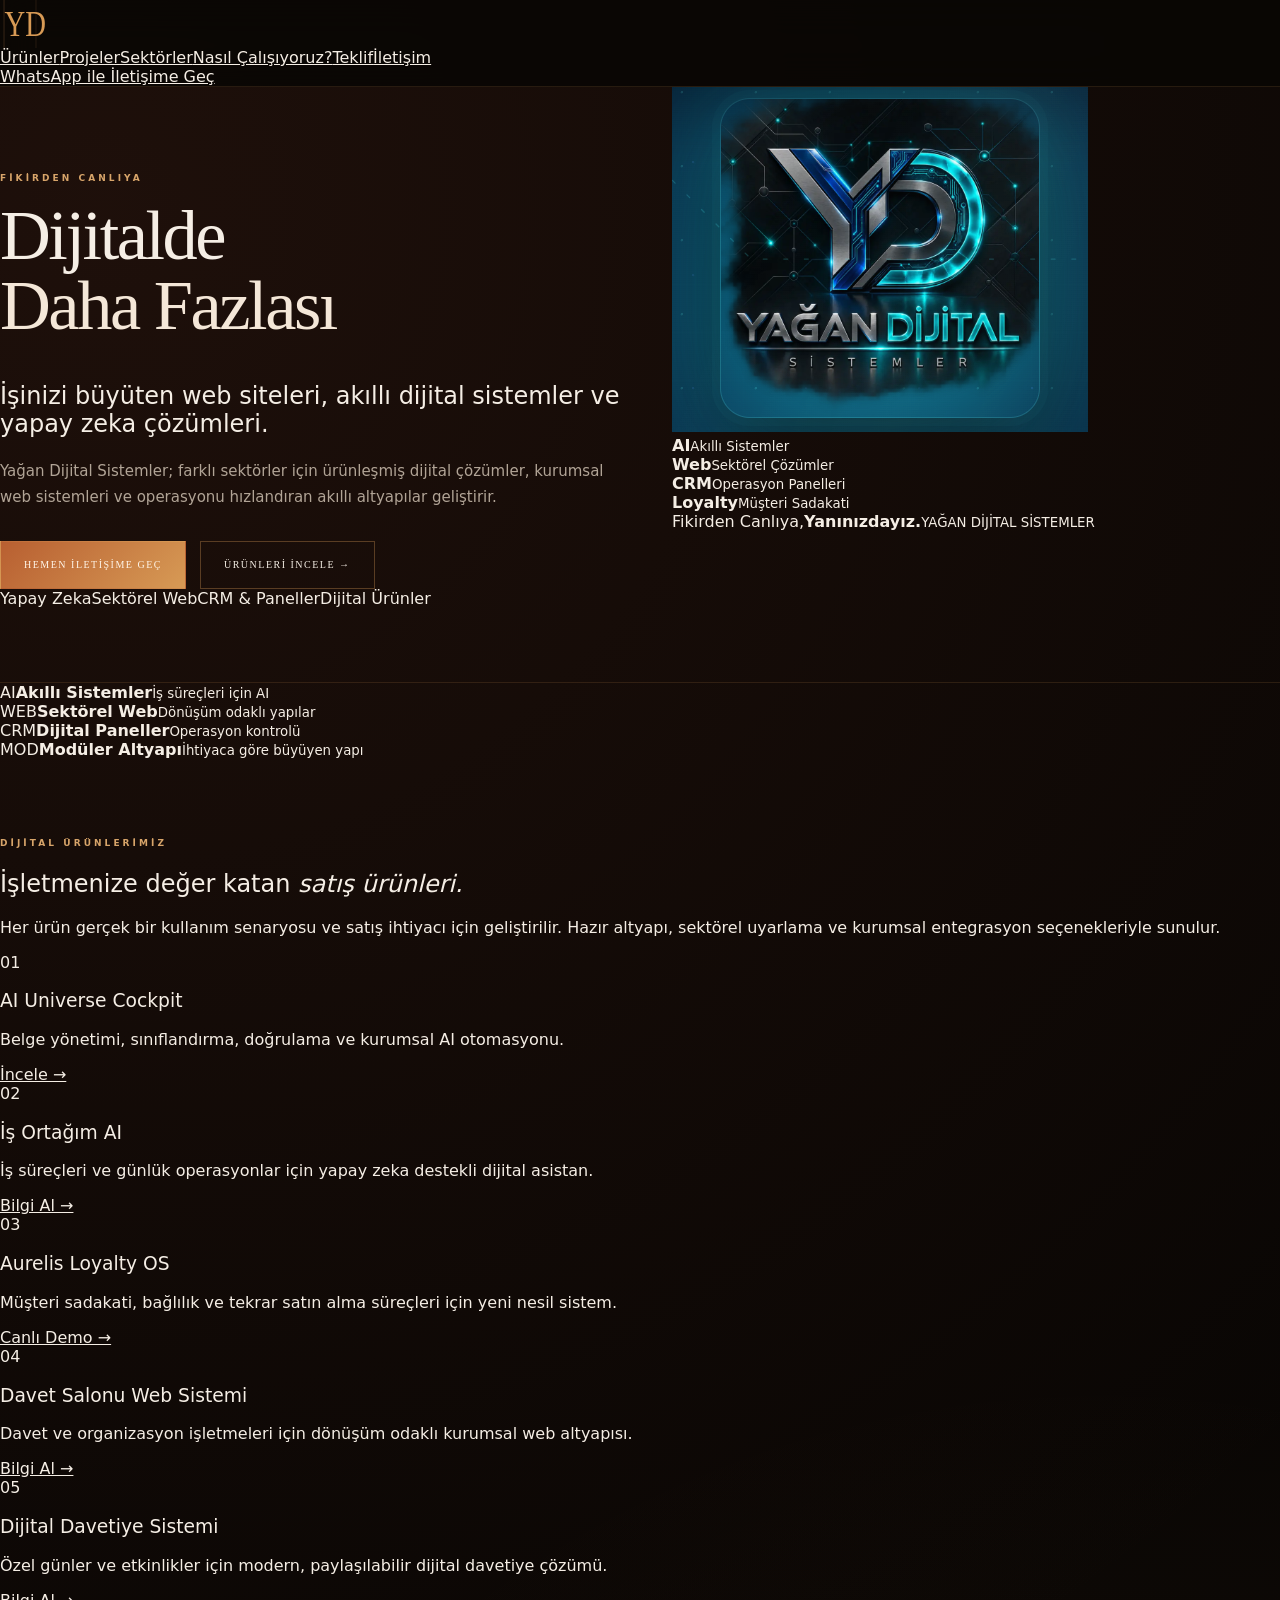
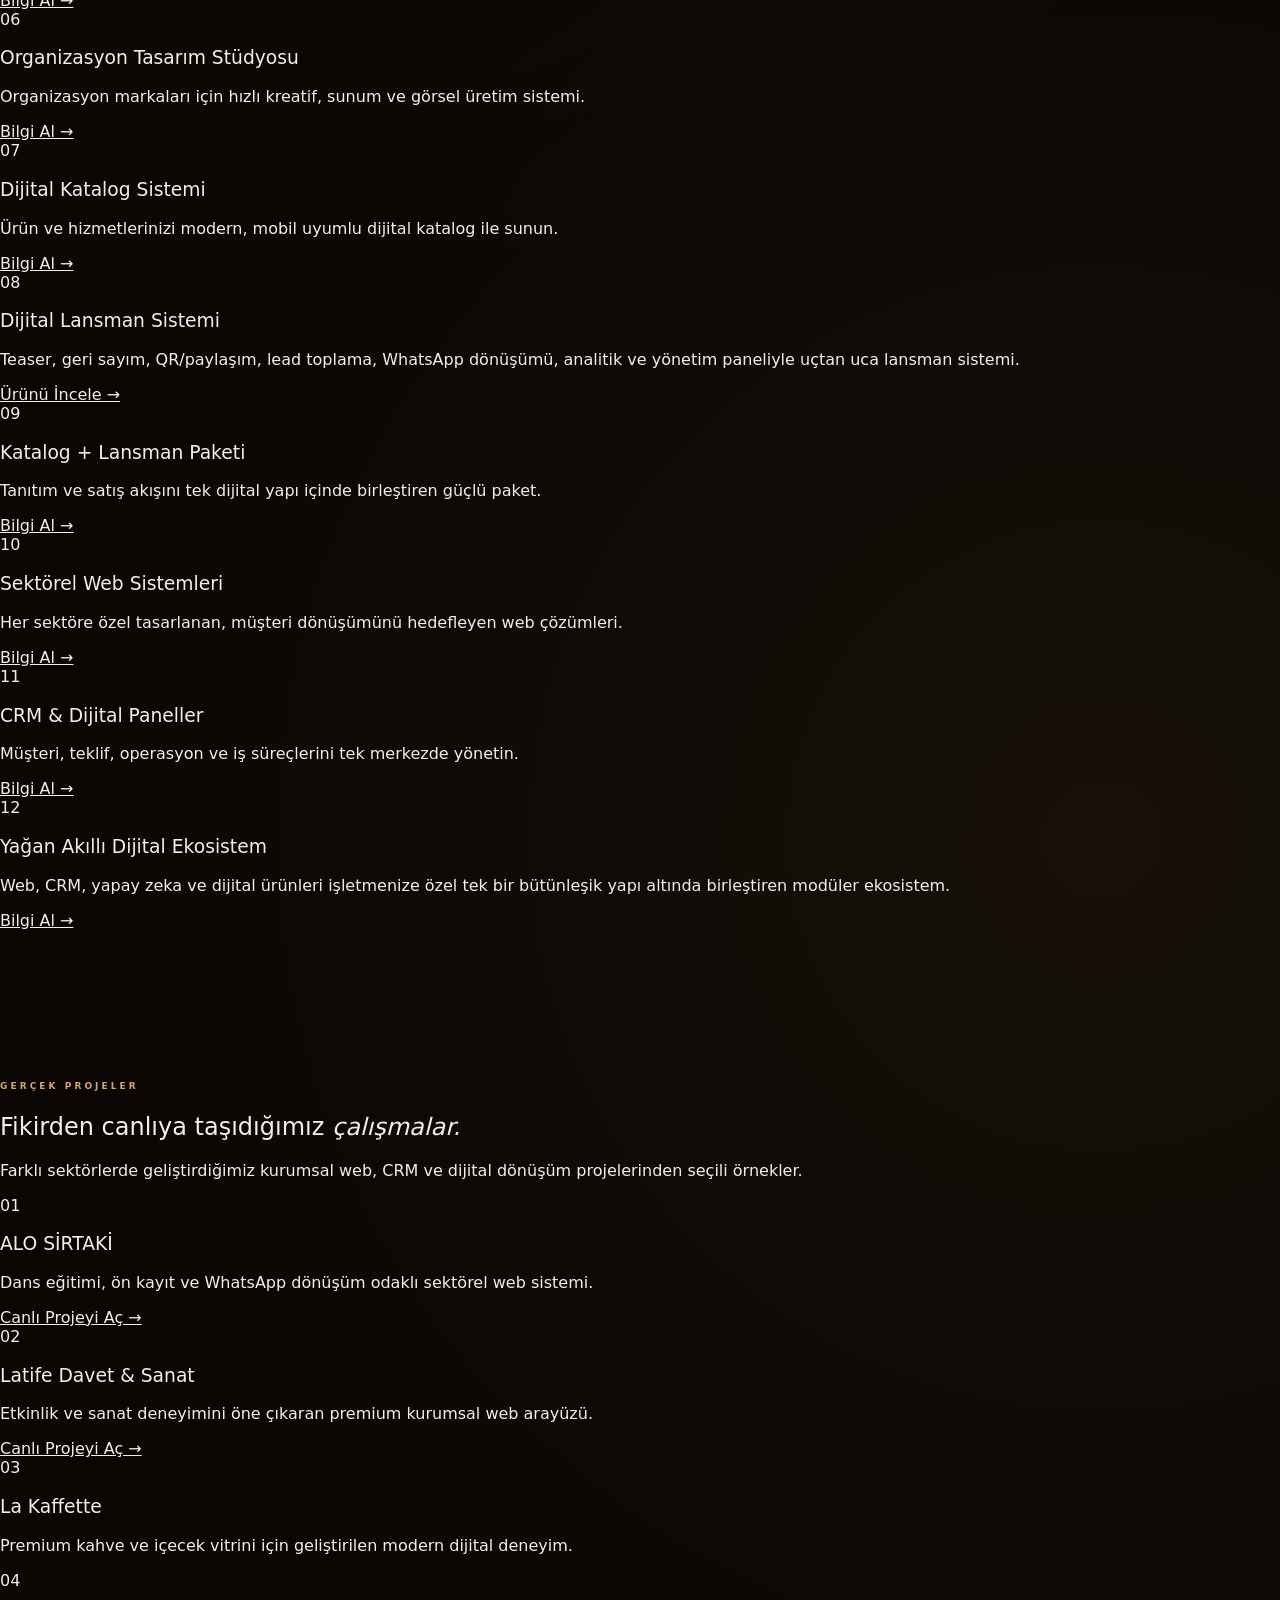
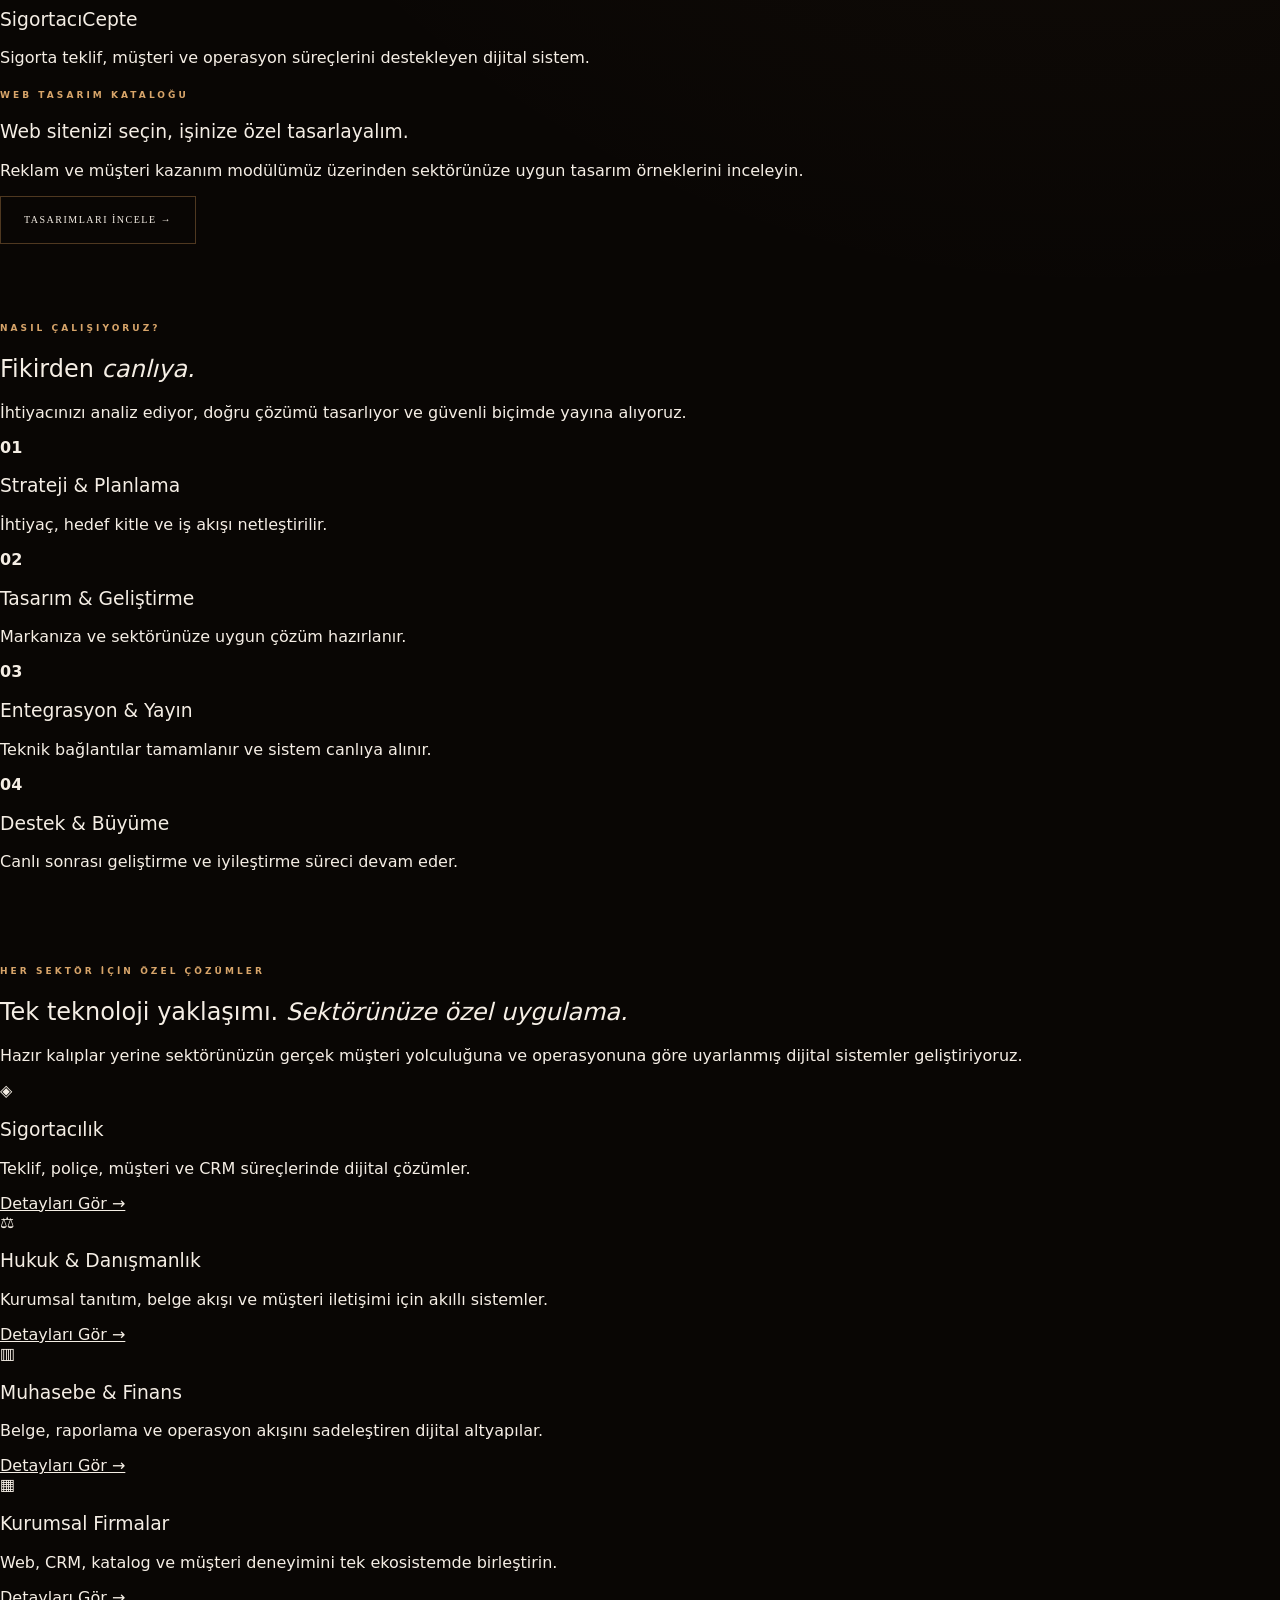
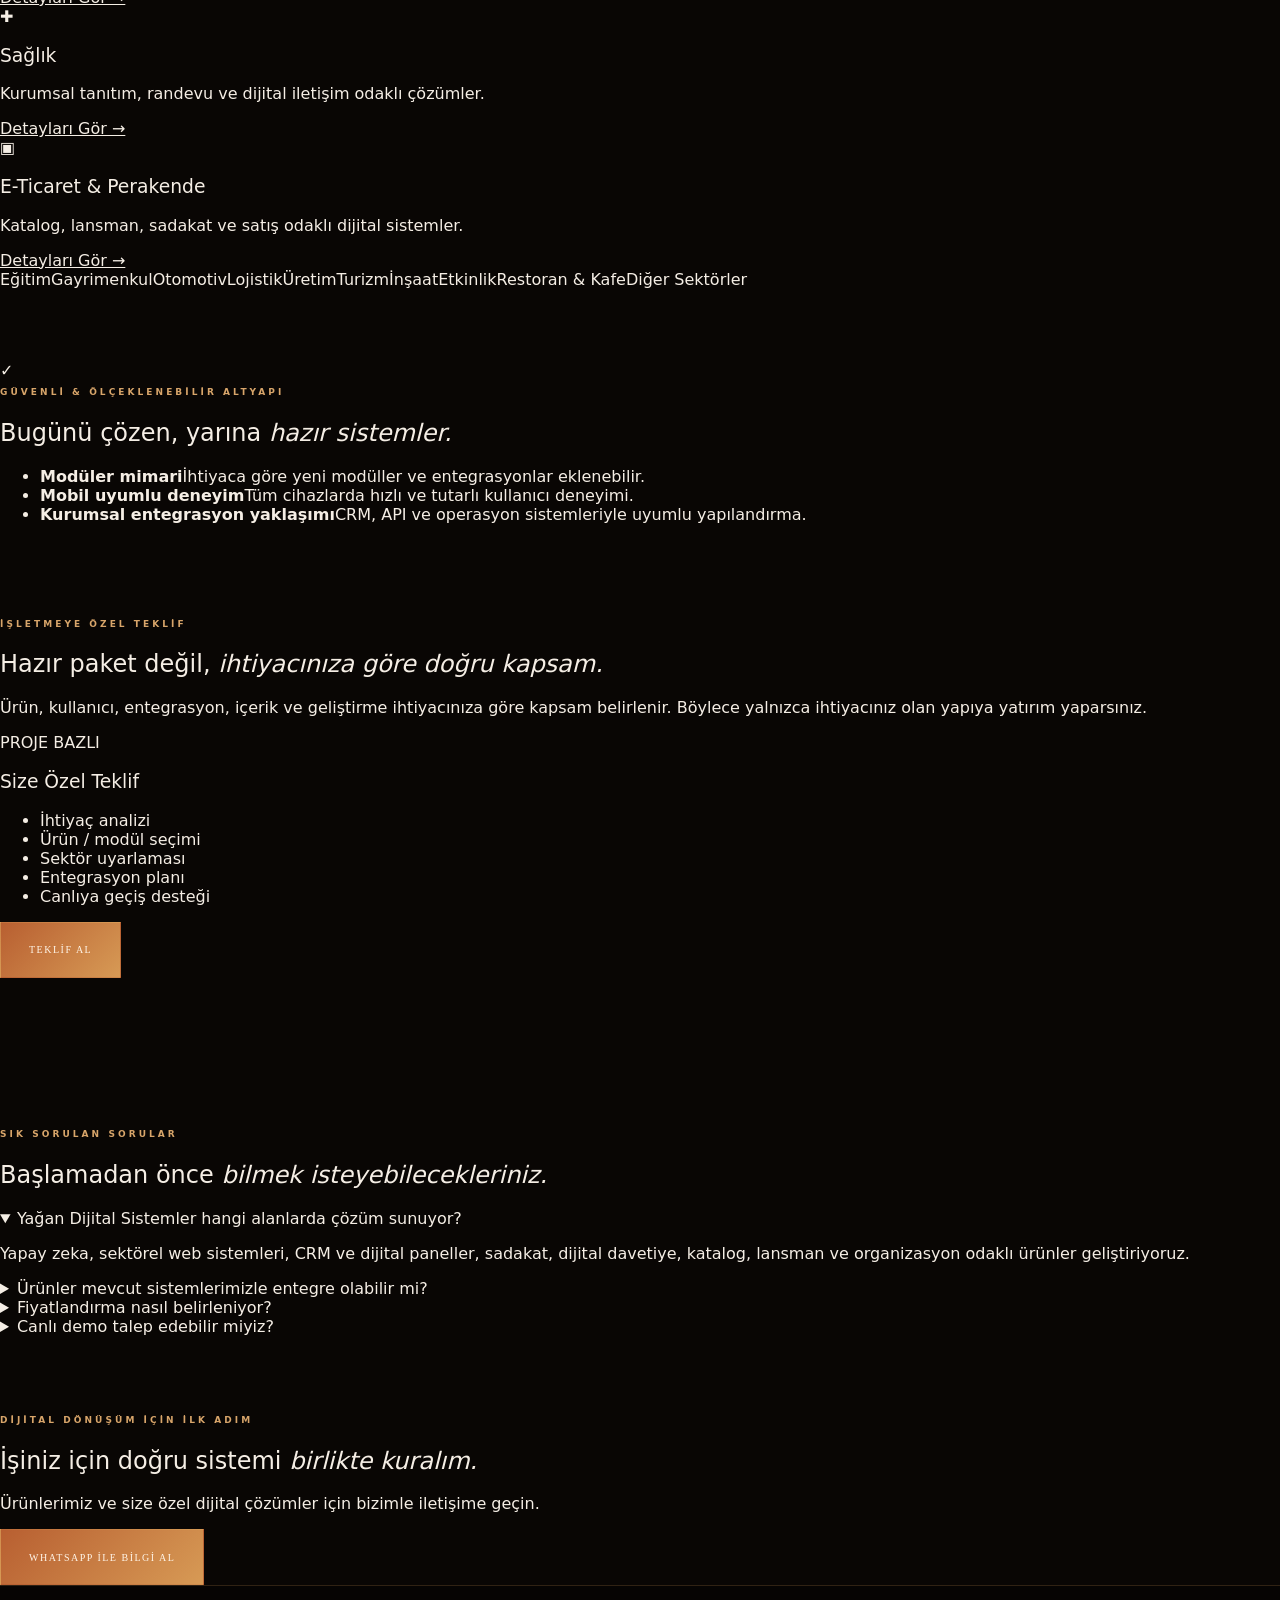
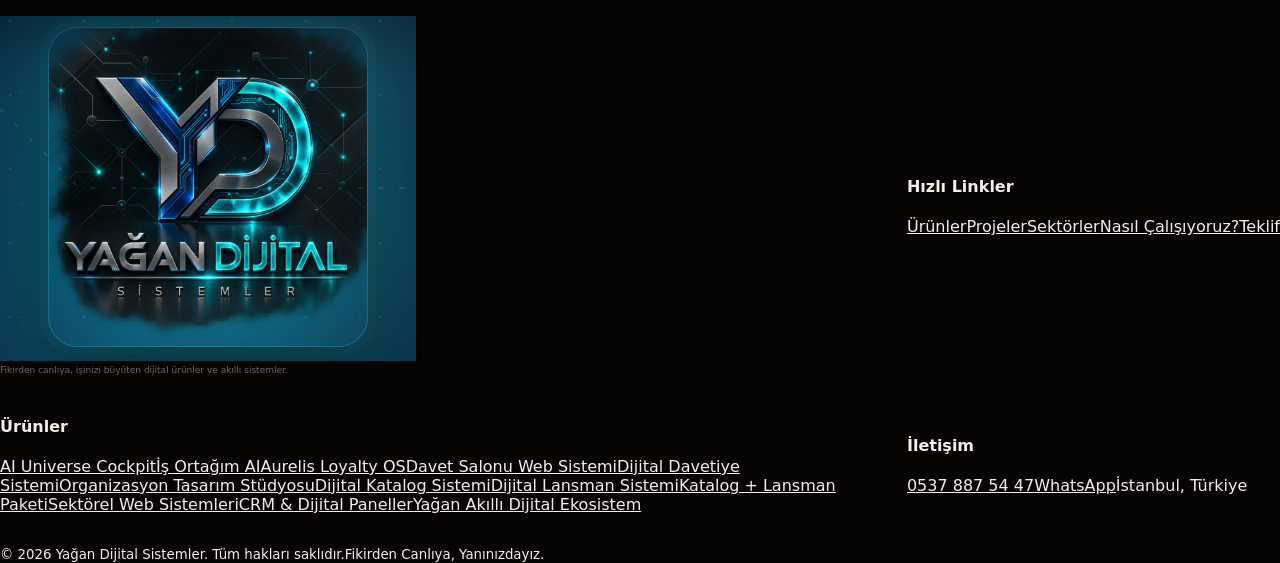
==== commit 435e52e2: "Publish Dijital Lansman product on main site" ====
--- a/index.html
+++ b/index.html
@@ -2,194 +2,98 @@
 <html lang="tr">
 <head>
   <meta charset="UTF-8" />
-  <meta name="viewport" content="width=device-width,initial-scale=1,viewport-fit=cover" />
-  <meta name="description" content="Yağan İletişim Sistemleri; yüksek performanslı web sistemleri, CRM, otomasyon, yapay zeka ve dijital strateji çözümleri geliştirir." />
-  <meta name="theme-color" content="#090604" />
-  <link rel="canonical" href="https://www.yaganiletisim.com/" />
+  <meta name="viewport" content="width=device-width, initial-scale=1.0" />
+  <meta name="description" content="Yağan Dijital Sistemler; yapay zeka, sektörel web sistemleri, CRM, dijital davetiye, sadakat ve organizasyon çözümleri geliştirir." />
+  <title>Yağan Dijital Sistemler | Fikirden Canlıya</title>
+  <meta name="theme-color" content="#07131f" />
+  <link rel="canonical" href="https://www.yagandijital.com/" />
   <meta property="og:type" content="website" />
   <meta property="og:locale" content="tr_TR" />
-  <meta property="og:site_name" content="Yağan İletişim Sistemleri" />
-  <meta property="og:title" content="Yağan İletişim Sistemleri — Dijital Ekosistem ve Ar-Ge" />
-  <meta property="og:description" content="Web sistemleri, CRM, otomasyon, yapay zeka ve dijital stratejiyi tek bir premium ekosistemde buluşturuyoruz." />
-  <meta property="og:url" content="https://www.yaganiletisim.com/" />
-  <title>Yağan İletişim Sistemleri — Dijital Ekosistem ve Ar-Ge</title>
+  <meta property="og:site_name" content="Yağan Dijital Sistemler" />
+  <meta property="og:title" content="Yağan Dijital Sistemler | Fikirden Canlıya" />
+  <meta property="og:description" content="İşinizi büyüten web siteleri, akıllı dijital sistemler ve yapay zeka çözümleri." />
+  <meta property="og:url" content="https://www.yagandijital.com/" />
+  <meta property="og:image" content="https://www.yagandijital.com/YAGAN_DIJITAL_SISTEMLER_ANA_LOGO.png" />
+  <meta property="og:image:alt" content="Yağan Dijital Sistemler" />
+  <meta name="twitter:card" content="summary" />
+  <meta name="twitter:title" content="Yağan Dijital Sistemler | Fikirden Canlıya" />
+  <meta name="twitter:description" content="İşinizi büyüten web siteleri, akıllı dijital sistemler ve yapay zeka çözümleri." />
+  <meta name="twitter:image" content="https://www.yagandijital.com/YAGAN_DIJITAL_SISTEMLER_ANA_LOGO.png" />
+  <link rel="icon" type="image/svg+xml" href="./favicon.svg" />
   <link rel="stylesheet" href="./styles.css" />
 </head>
-<body class="is-loading">
-  <div class="transition-curtain" aria-hidden="true"></div>
+<body>
+  <div id="app">
+    <header class="site-header">
+      <div class="wrap nav">
+        <a class="brand" href="#top" aria-label="Yağan Dijital Sistemler"><span class="brand-mark" aria-hidden="true">YD</span></a>
+        <nav aria-label="Ana menü">
+          <a href="#urunler">Ürünler</a><a href="#projeler">Projeler</a><a href="#sektorler">Sektörler</a><a href="#surec">Nasıl Çalışıyoruz?</a><a href="#fiyatlandirma">Teklif</a><a href="#iletisim">İletişim</a>
+        </nav>
+        <a class="nav-cta" href="https://wa.me/905378875447" target="_blank" rel="noreferrer">WhatsApp ile İletişime Geç</a>
+      </div>
+    </header>
 
-  <header class="site-header">
-    <div class="shell nav-shell">
-      <a class="brand" href="#top" aria-label="Yağan İletişim Sistemleri ana sayfa">
-        <span class="brand-mark" aria-hidden="true">Y</span>
-        <span class="brand-copy"><strong>YAĞAN</strong><small>İLETİŞİM SİSTEMLERİ</small></span>
-      </a>
-
-      <button class="menu-toggle" type="button" aria-expanded="false" aria-controls="primary-nav" aria-label="Menüyü aç">
-        <span></span><span></span>
-      </button>
-
-      <nav id="primary-nav" class="primary-nav" aria-label="Ana menü">
-        <a href="#top">Ana Sayfa</a>
-        <a href="#projeler">Projeler</a>
-        <a href="#vizyon">Vizyon</a>
-        <a href="#teknoloji">Teknoloji</a>
-        <a href="#iletisim">İletişim</a>
-      </nav>
-
-      <a class="header-badge" href="#projeler">AR-GE &amp; EKOSİSTEM</a>
-    </div>
-  </header>
-
-  <main id="top">
-    <section class="hero">
-      <div class="shell hero-grid">
-        <div class="hero-copy">
-          <span class="eyebrow">MÜHENDİSLİK &amp; ESTETİK SİNERJİSİ</span>
-          <h1>Dijital Dünyanın <em>Mimari ve Otonom Merkezi</em></h1>
-          <p>Standart ajans kalıplarının ötesinde; yüksek performanslı web sistemleri, özel CRM altyapıları, yapay zeka ve otonom iş akışlarıyla markanızı geleceğe taşıyoruz.</p>
-          <div class="hero-actions">
-            <a class="btn primary" href="#projeler">Projeleri Keşfet <span>→</span></a>
-            <a class="btn ghost" href="#vizyon">Vizyonumuz <span>→</span></a>
+    <main id="top">
+      <section class="hero">
+        <div class="hero-orb orb-one"></div><div class="hero-orb orb-two"></div>
+        <div class="wrap hero-grid">
+          <div class="hero-copy">
+            <span class="eyebrow">FİKİRDEN CANLIYA</span>
+            <h1>Dijitalde <em>Daha Fazlası</em></h1>
+            <h2 class="hero-subtitle">İşinizi büyüten web siteleri, akıllı dijital sistemler ve yapay zeka çözümleri.</h2>
+            <p class="lead">Yağan Dijital Sistemler; farklı sektörler için ürünleşmiş dijital çözümler, kurumsal web sistemleri ve operasyonu hızlandıran akıllı altyapılar geliştirir.</p>
+            <div class="hero-actions"><a class="btn primary" href="https://wa.me/905378875447" target="_blank" rel="noreferrer">Hemen İletişime Geç</a><a class="btn secondary" href="#urunler">Ürünleri İncele →</a></div>
+            <div class="trust-row"><span>Yapay Zeka</span><span>Sektörel Web</span><span>CRM & Paneller</span><span>Dijital Ürünler</span></div>
+          </div>
+          <div class="ai-visual" aria-label="Yağan Dijital Sistemler ürün ekosistemi">
+            <div class="globe-ring ring-a"></div><div class="globe-ring ring-b"></div>
+            <img class="hero-main-logo" src="./YAGAN_DIJITAL_SISTEMLER_ANA_LOGO.png" alt="Yağan Dijital Sistemler ana logo" />
+            <div class="float-card card-a"><b>AI</b><small>Akıllı Sistemler</small></div><div class="float-card card-b"><b>Web</b><small>Sektörel Çözümler</small></div><div class="float-card card-c"><b>CRM</b><small>Operasyon Panelleri</small></div><div class="float-card card-d"><b>Loyalty</b><small>Müşteri Sadakati</small></div>
+            <div class="hero-signature"><span>Fikirden Canlıya,</span><strong>Yanınızdayız.</strong><small>YAĞAN DİJİTAL SİSTEMLER</small></div>
           </div>
         </div>
+      </section>
 
-        <div class="hero-art" aria-label="Yağan İletişim Sistemleri mimari teknoloji sahnesi">
-          <div class="architecture">
-            <span class="column c1"></span>
-            <span class="column c2"></span>
-            <span class="column c3"></span>
-            <span class="arch"></span>
-            <span class="light-ring"></span>
-            <span class="orb"></span>
-            <span class="plinth"><b>Y</b></span>
-          </div>
-          <p class="hero-motto">TEKNOLOJİ<br />İNSANA<br />DEĞER<br />KATTIĞINDA<br />ANLAMLIDIR.</p>
-        </div>
-      </div>
+      <section class="metrics" aria-label="Ana çözüm alanları"><div class="wrap metric-strip"><article><span>AI</span><strong>Akıllı Sistemler</strong><small>İş süreçleri için AI</small></article><article><span>WEB</span><strong>Sektörel Web</strong><small>Dönüşüm odaklı yapılar</small></article><article><span>CRM</span><strong>Dijital Paneller</strong><small>Operasyon kontrolü</small></article><article><span>MOD</span><strong>Modüler Altyapı</strong><small>İhtiyaca göre büyüyen yapı</small></article></div></section>
 
-      <div class="shell discipline-strip" aria-label="Uzmanlık alanları">
-        <span>WEB SİSTEMLERİ</span><i></i><span>CRM &amp; OTOMASYON</span><i></i><span>YAPAY ZEKA</span><i></i><span>DİJİTAL STRATEJİ</span>
-      </div>
-    </section>
+      <section class="section product-showcase" id="urunler"><div class="wrap"><div class="section-head"><span class="eyebrow">DİJİTAL ÜRÜNLERİMİZ</span><h2>İşletmenize değer katan <em>satış ürünleri.</em></h2><p>Her ürün gerçek bir kullanım senaryosu ve satış ihtiyacı için geliştirilir. Hazır altyapı, sektörel uyarlama ve kurumsal entegrasyon seçenekleriyle sunulur.</p></div><div class="product-cards">
+        <article class="product-card featured"><span class="product-no">01</span><h3>AI Universe Cockpit</h3><p>Belge yönetimi, sınıflandırma, doğrulama ve kurumsal AI otomasyonu.</p><a href="#fiyatlandirma">İncele →</a></article>
+        <article class="product-card"><span class="product-no">02</span><h3>İş Ortağım AI</h3><p>İş süreçleri ve günlük operasyonlar için yapay zeka destekli dijital asistan.</p><a href="#fiyatlandirma">Bilgi Al →</a></article>
+        <article class="product-card"><span class="product-no">03</span><h3>Aurelis Loyalty OS</h3><p>Müşteri sadakati, bağlılık ve tekrar satın alma süreçleri için yeni nesil sistem.</p><a href="https://www.yagandijital.com/demo-merkezi/" target="_blank" rel="noreferrer">Canlı Demo →</a></article>
+        <article class="product-card"><span class="product-no">04</span><h3>Davet Salonu Web Sistemi</h3><p>Davet ve organizasyon işletmeleri için dönüşüm odaklı kurumsal web altyapısı.</p><a href="#fiyatlandirma">Bilgi Al →</a></article>
+        <article class="product-card"><span class="product-no">05</span><h3>Dijital Davetiye Sistemi</h3><p>Özel günler ve etkinlikler için modern, paylaşılabilir dijital davetiye çözümü.</p><a href="#fiyatlandirma">Bilgi Al →</a></article>
+        <article class="product-card"><span class="product-no">06</span><h3>Organizasyon Tasarım Stüdyosu</h3><p>Organizasyon markaları için hızlı kreatif, sunum ve görsel üretim sistemi.</p><a href="#fiyatlandirma">Bilgi Al →</a></article>
+        <article class="product-card"><span class="product-no">07</span><h3>Dijital Katalog Sistemi</h3><p>Ürün ve hizmetlerinizi modern, mobil uyumlu dijital katalog ile sunun.</p><a href="#fiyatlandirma">Bilgi Al →</a></article>
+        <article class="product-card featured"><span class="product-no">08</span><h3>Dijital Lansman Sistemi</h3><p>Teaser, geri sayım, QR/paylaşım, lead toplama, WhatsApp dönüşümü, analitik ve yönetim paneliyle uçtan uca lansman sistemi.</p><a href="/urunler/dijital-lansman">Ürünü İncele →</a></article>
+        <article class="product-card"><span class="product-no">09</span><h3>Katalog + Lansman Paketi</h3><p>Tanıtım ve satış akışını tek dijital yapı içinde birleştiren güçlü paket.</p><a href="#fiyatlandirma">Bilgi Al →</a></article>
+        <article class="product-card"><span class="product-no">10</span><h3>Sektörel Web Sistemleri</h3><p>Her sektöre özel tasarlanan, müşteri dönüşümünü hedefleyen web çözümleri.</p><a href="#fiyatlandirma">Bilgi Al →</a></article>
+        <article class="product-card"><span class="product-no">11</span><h3>CRM & Dijital Paneller</h3><p>Müşteri, teklif, operasyon ve iş süreçlerini tek merkezde yönetin.</p><a href="#fiyatlandirma">Bilgi Al →</a></article>
+        <article class="product-card"><span class="product-no">12</span><h3>Yağan Akıllı Dijital Ekosistem</h3><p>Web, CRM, yapay zeka ve dijital ürünleri işletmenize özel tek bir bütünleşik yapı altında birleştiren modüler ekosistem.</p><a href="#fiyatlandirma">Bilgi Al →</a></article>
+      </div></div></section>
 
-    <section class="projects section" id="projeler">
-      <div class="shell">
-        <div class="section-heading">
-          <div>
-            <span class="eyebrow">SEÇİLİ ÇALIŞMALAR</span>
-            <h2>Amiral Gemisi Projeler</h2>
-          </div>
-          <p>Gerçek çözümler. Kalıcı değerler.</p>
-        </div>
+      <section class="section project-showcase" id="projeler"><div class="wrap"><div class="section-head"><span class="eyebrow">GERÇEK PROJELER</span><h2>Fikirden canlıya taşıdığımız <em>çalışmalar.</em></h2><p>Farklı sektörlerde geliştirdiğimiz kurumsal web, CRM ve dijital dönüşüm projelerinden seçili örnekler.</p></div><div class="project-cards">
+        <article><span>01</span><h3>ALO SİRTAKİ</h3><p>Dans eğitimi, ön kayıt ve WhatsApp dönüşüm odaklı sektörel web sistemi.</p><a class="project-link" href="https://alo-sirtaki-o0pafn.v2.appdeploy.ai/" target="_blank" rel="noreferrer">Canlı Projeyi Aç →</a></article>
+        <article><span>02</span><h3>Latife Davet & Sanat</h3><p>Etkinlik ve sanat deneyimini öne çıkaran premium kurumsal web arayüzü.</p><a class="project-link" href="https://www.latife.com.tr/" target="_blank" rel="noreferrer">Canlı Projeyi Aç →</a></article>
+        <article><span>03</span><h3>La Kaffette</h3><p>Premium kahve ve içecek vitrini için geliştirilen modern dijital deneyim.</p></article><article><span>04</span><h3>SigortacıCepte</h3><p>Sigorta teklif, müşteri ve operasyon süreçlerini destekleyen dijital sistem.</p></article>
+      </div><div class="catalog-bridge"><div><span class="eyebrow">WEB TASARIM KATALOĞU</span><h3>Web sitenizi seçin, işinize özel tasarlayalım.</h3><p>Reklam ve müşteri kazanım modülümüz üzerinden sektörünüze uygun tasarım örneklerini inceleyin.</p></div><a class="btn secondary" href="https://yagan-web-tasarim-katalogu.vercel.app/" target="_blank" rel="noreferrer">Tasarımları İncele →</a></div></div></section>
 
-        <div class="project-grid">
-          <article class="project-card sigorta" tabindex="0" role="link" data-href="https://sigortacicepte-web.vercel.app/" aria-label="SigortacıCepte projesini aç">
-            <div class="project-copy">
-              <span class="eyebrow">KURUMSAL CRM &amp; OTOMASYON</span>
-              <h3>SigortacıCepte</h3>
-              <p>Sigorta teklif, müşteri ve operasyon süreçlerini tek merkezde birleştiren dijital acente ekosistemi.</p>
-              <div class="project-meta"><span class="status"><i></i> Aktif Prod</span><span>İNCELE →</span></div>
-            </div>
-            <div class="project-visual phone-scene" aria-hidden="true">
-              <div class="leaf l1"></div><div class="leaf l2"></div>
-              <div class="phone"><div class="phone-screen"><b>S</b><strong>SigortacıCepte</strong><small>Acente İşlemleri</small><span></span><span></span><span></span></div></div>
-            </div>
-          </article>
+      <section class="flow-section" id="surec"><div class="wrap"><div class="section-head"><span class="eyebrow">NASIL ÇALIŞIYORUZ?</span><h2>Fikirden <em>canlıya.</em></h2><p>İhtiyacınızı analiz ediyor, doğru çözümü tasarlıyor ve güvenli biçimde yayına alıyoruz.</p></div><div class="steps four"><article><b>01</b><h3>Strateji & Planlama</h3><p>İhtiyaç, hedef kitle ve iş akışı netleştirilir.</p></article><article><b>02</b><h3>Tasarım & Geliştirme</h3><p>Markanıza ve sektörünüze uygun çözüm hazırlanır.</p></article><article><b>03</b><h3>Entegrasyon & Yayın</h3><p>Teknik bağlantılar tamamlanır ve sistem canlıya alınır.</p></article><article><b>04</b><h3>Destek & Büyüme</h3><p>Canlı sonrası geliştirme ve iyileştirme süreci devam eder.</p></article></div></div></section>
 
-          <article class="project-card premium" tabindex="0" role="link" data-href="https://digitaleternall.yagandijital.com/premium-final/" aria-label="Premium Dijital Vitrin projesini aç">
-            <div class="project-copy">
-              <span class="eyebrow">KİŞİSEL MARKA &amp; DENEYİM</span>
-              <h3>Premium Dijital Vitrin</h3>
-              <p>Ritüel bohem konsepti ve akışkan geçiş diliyle tasarlanmış üst düzey kişisel marka ve portfolyo mimarisi.</p>
-              <div class="project-meta"><span class="status"><i></i> Canlı Demo</span><span>KEŞFET →</span></div>
-            </div>
-            <div class="project-visual ritual-scene" aria-hidden="true">
-              <div class="sun"></div><div class="ritual-arch"></div><div class="curtain"></div><div class="vase v1"></div><div class="vase v2"></div>
-            </div>
-          </article>
-        </div>
+      <section class="section sectors" id="sektorler"><div class="wrap"><div class="section-head centered"><span class="eyebrow">HER SEKTÖR İÇİN ÖZEL ÇÖZÜMLER</span><h2>Tek teknoloji yaklaşımı. <em>Sektörünüze özel uygulama.</em></h2><p>Hazır kalıplar yerine sektörünüzün gerçek müşteri yolculuğuna ve operasyonuna göre uyarlanmış dijital sistemler geliştiriyoruz.</p></div><div class="sector-cards">
+        <article><span class="sector-icon">◈</span><h3>Sigortacılık</h3><p>Teklif, poliçe, müşteri ve CRM süreçlerinde dijital çözümler.</p><a href="https://wa.me/905378875447" target="_blank" rel="noreferrer">Detayları Gör →</a></article><article><span class="sector-icon">⚖</span><h3>Hukuk & Danışmanlık</h3><p>Kurumsal tanıtım, belge akışı ve müşteri iletişimi için akıllı sistemler.</p><a href="https://wa.me/905378875447" target="_blank" rel="noreferrer">Detayları Gör →</a></article><article><span class="sector-icon">▥</span><h3>Muhasebe & Finans</h3><p>Belge, raporlama ve operasyon akışını sadeleştiren dijital altyapılar.</p><a href="https://wa.me/905378875447" target="_blank" rel="noreferrer">Detayları Gör →</a></article><article><span class="sector-icon">▦</span><h3>Kurumsal Firmalar</h3><p>Web, CRM, katalog ve müşteri deneyimini tek ekosistemde birleştirin.</p><a href="https://wa.me/905378875447" target="_blank" rel="noreferrer">Detayları Gör →</a></article><article><span class="sector-icon">✚</span><h3>Sağlık</h3><p>Kurumsal tanıtım, randevu ve dijital iletişim odaklı çözümler.</p><a href="https://wa.me/905378875447" target="_blank" rel="noreferrer">Detayları Gör →</a></article><article><span class="sector-icon">▣</span><h3>E-Ticaret & Perakende</h3><p>Katalog, lansman, sadakat ve satış odaklı dijital sistemler.</p><a href="https://wa.me/905378875447" target="_blank" rel="noreferrer">Detayları Gör →</a></article>
+      </div><div class="sector-tags"><span>Eğitim</span><span>Gayrimenkul</span><span>Otomotiv</span><span>Lojistik</span><span>Üretim</span><span>Turizm</span><span>İnşaat</span><span>Etkinlik</span><span>Restoran & Kafe</span><span>Diğer Sektörler</span></div></div></section>
 
-        <div class="ecosystem-block" aria-labelledby="ecosystem-title">
-          <div class="ecosystem-head">
-            <div>
-              <span class="eyebrow">EKOSİSTEM PROJELERİ</span>
-              <h3 id="ecosystem-title">Canlı Proje Ağı</h3>
-            </div>
-            <p>Farklı sektörlerde çalışan, yaşayan dijital yapılar.</p>
-          </div>
+      <section class="security"><div class="wrap security-grid"><div class="security-visual"><div class="shield">✓</div><div class="ring one"></div><div class="ring two"></div><div class="ring three"></div></div><div><span class="eyebrow">GÜVENLİ & ÖLÇEKLENEBİLİR ALTYAPI</span><h2>Bugünü çözen, yarına <em>hazır sistemler.</em></h2><ul><li><b>Modüler mimari</b><span>İhtiyaca göre yeni modüller ve entegrasyonlar eklenebilir.</span></li><li><b>Mobil uyumlu deneyim</b><span>Tüm cihazlarda hızlı ve tutarlı kullanıcı deneyimi.</span></li><li><b>Kurumsal entegrasyon yaklaşımı</b><span>CRM, API ve operasyon sistemleriyle uyumlu yapılandırma.</span></li></ul></div></div></section>
 
-          <div class="ecosystem-grid">
-            <a class="ecosystem-card" href="https://www.yagandijital.com/" target="_blank" rel="noreferrer">
-              <span class="ecosystem-index">01</span>
-              <div><small>DİJİTAL ÜRÜN &amp; SİSTEMLER</small><strong>Yağan Dijital Sistemler</strong><p>Web, CRM, yapay zeka ve modüler dijital ürünlerin kurumsal merkezi.</p></div>
-              <span class="ecosystem-link">CANLIYI AÇ →</span>
-            </a>
+      <section class="section pricing-section" id="fiyatlandirma"><div class="wrap pricing-grid"><div><span class="eyebrow">İŞLETMEYE ÖZEL TEKLİF</span><h2>Hazır paket değil, <em>ihtiyacınıza göre doğru kapsam.</em></h2><p>Ürün, kullanıcı, entegrasyon, içerik ve geliştirme ihtiyacınıza göre kapsam belirlenir. Böylece yalnızca ihtiyacınız olan yapıya yatırım yaparsınız.</p></div><div class="pricing-card"><span class="pricing-label">PROJE BAZLI</span><h3>Size Özel Teklif</h3><ul><li>İhtiyaç analizi</li><li>Ürün / modül seçimi</li><li>Sektör uyarlaması</li><li>Entegrasyon planı</li><li>Canlıya geçiş desteği</li></ul><a class="btn primary large" href="https://wa.me/905378875447" target="_blank" rel="noreferrer">Teklif Al</a></div></div></section>
 
-            <a class="ecosystem-card" href="https://alo-sirtaki-o0pafn.v2.appdeploy.ai/" target="_blank" rel="noreferrer">
-              <span class="ecosystem-index">02</span>
-              <div><small>KÜLTÜR &amp; DENEYİM</small><strong>ALO SİRTAKİ</strong><p>Ege dans ve kültür deneyimini dijital başvuru akışıyla birleştiren proje.</p></div>
-              <span class="ecosystem-link">CANLIYI AÇ →</span>
-            </a>
+      <section class="section faq-section" id="sss"><div class="wrap faq-grid"><div class="section-head compact-left"><span class="eyebrow">SIK SORULAN SORULAR</span><h2>Başlamadan önce <em>bilmek isteyebilecekleriniz.</em></h2></div><div class="faq-list"><details open><summary>Yağan Dijital Sistemler hangi alanlarda çözüm sunuyor?</summary><p>Yapay zeka, sektörel web sistemleri, CRM ve dijital paneller, sadakat, dijital davetiye, katalog, lansman ve organizasyon odaklı ürünler geliştiriyoruz.</p></details><details><summary>Ürünler mevcut sistemlerimizle entegre olabilir mi?</summary><p>Entegrasyon kapsamı kullandığınız altyapıya ve erişilebilir API veya veri yapısına göre proje aşamasında değerlendirilir.</p></details><details><summary>Fiyatlandırma nasıl belirleniyor?</summary><p>Kullanıcı sayısı, ihtiyaç duyulan ürün ve modüller, entegrasyon kapsamı ve proje gereksinimleri üzerinden size özel teklif hazırlanır.</p></details><details><summary>Canlı demo talep edebilir miyiz?</summary><p>Evet. Hazır demosu bulunan ürünler için WhatsApp üzerinden demo ve proje görüşmesi planlanabilir.</p></details></div></div></section>
 
-            <a class="ecosystem-card" href="https://www.latife.com.tr/" target="_blank" rel="noreferrer">
-              <span class="ecosystem-index">03</span>
-              <div><small>DAVET &amp; SANAT</small><strong>Latife Davet &amp; Sanat</strong><p>Davet, sanat ve etkinlik deneyimini premium dijital vitrinle buluşturan yapı.</p></div>
-              <span class="ecosystem-link">CANLIYI AÇ →</span>
-            </a>
-          </div>
-        </div>
-      </div>
-    </section>
+      <section class="cta-section" id="iletisim"><div class="wrap cta-box"><div><span class="eyebrow">DİJİTAL DÖNÜŞÜM İÇİN İLK ADIM</span><h2>İşiniz için doğru sistemi <em>birlikte kuralım.</em></h2><p>Ürünlerimiz ve size özel dijital çözümler için bizimle iletişime geçin.</p></div><a class="btn primary large" href="https://wa.me/905378875447" target="_blank" rel="noreferrer">WhatsApp ile Bilgi Al</a></div></section>
+    </main>
 
-    <section class="capabilities section" id="teknoloji">
-      <div class="shell capability-grid">
-        <article><span class="cap-icon">◇</span><h3>Yüksek Performans</h3><p>Modern teknolojilerle maksimum verim.</p></article>
-        <article><span class="cap-icon">◉</span><h3>Güvenli Altyapı</h3><p>Kurumsal seviye veri güvenliği.</p></article>
-        <article><span class="cap-icon">⚙</span><h3>Otonom İş Akışları</h3><p>Zamandan bağımsız çalışan sistemler.</p></article>
-        <article><span class="cap-icon">▥</span><h3>Ölçülebilir Büyüme</h3><p>Somut sonuçlar ve sürdürülebilir başarı.</p></article>
-        <article><span class="cap-icon">∞</span><h3>Sürekli Gelişim</h3><p>Ar-Ge odaklı yenilikçi çözümler.</p></article>
-      </div>
-    </section>
-
-    <section class="vision section" id="vizyon">
-      <div class="shell vision-grid">
-        <div>
-          <span class="eyebrow">VİZYON</span>
-          <blockquote>“Teknoloji, doğru ellerde bir araçtan fazlasıdır; geleceği inşa eden bir sanattır.”</blockquote>
-          <p class="signature">YAĞAN İLETİŞİM SİSTEMLERİ</p>
-        </div>
-        <div class="vision-panel">
-          <span>01</span><h3>İhtiyacı Anlarız</h3><p>Markanın gerçek problemine ve hedef müşterisine odaklanırız.</p>
-          <span>02</span><h3>Sistemi Tasarlarız</h3><p>Tasarım, teknoloji ve operasyonu tek mimaride birleştiririz.</p>
-          <span>03</span><h3>Canlıya Taşırız</h3><p>Ölçülebilir, geliştirilebilir ve uzun ömürlü bir yapı kurarız.</p>
-        </div>
-      </div>
-    </section>
-
-    <section class="contact section" id="iletisim">
-      <div class="shell contact-box">
-        <div>
-          <span class="eyebrow">BİRLİKTE TASARLAYALIM</span>
-          <h2>Dijitalde sıradan değil, <em>kalıcı bir sistem</em> kuralım.</h2>
-          <p>Web, CRM, otomasyon, yapay zeka ve dijital ürün ihtiyaçlarınız için bizimle iletişime geçin.</p>
-        </div>
-        <a class="btn primary large" href="https://wa.me/905378875447" target="_blank" rel="noreferrer">Bizimle İletişime Geçin <span>→</span></a>
-      </div>
-    </section>
-  </main>
-
-  <footer>
-    <div class="shell footer-grid">
-      <a class="brand footer-brand" href="#top">
-        <span class="brand-mark" aria-hidden="true">Y</span>
-        <span class="brand-copy"><strong>YAĞAN</strong><small>İLETİŞİM SİSTEMLERİ</small></span>
-      </a>
-      <nav aria-label="Alt menü"><a href="#top">Ana Sayfa</a><a href="#projeler">Projeler</a><a href="#vizyon">Vizyon</a><a href="#teknoloji">Teknoloji</a><a href="#iletisim">İletişim</a></nav>
-      <p>© 2026 Yağan İletişim Sistemleri. Tüm hakları saklıdır.</p>
-    </div>
-  </footer>
-
-  <script type="module" src="./main.js"></script>
+    <footer><div class="wrap footer-grid"><div class="footer-brand"><a class="brand brand-logo-link" href="#top" aria-label="Yağan Dijital Sistemler"><img class="brand-logo-image footer-logo-image" src="./YAGAN_DIJITAL_SISTEMLER_ANA_LOGO.png" alt="Yağan Dijital Sistemler" /></a><p>Fikirden canlıya, işinizi büyüten dijital ürünler ve akıllı sistemler.</p></div><div><h4>Hızlı Linkler</h4><a href="#urunler">Ürünler</a><a href="#projeler">Projeler</a><a href="#sektorler">Sektörler</a><a href="#surec">Nasıl Çalışıyoruz?</a><a href="#fiyatlandirma">Teklif</a></div><div><h4>Ürünler</h4><a href="#urunler">AI Universe Cockpit</a><a href="#urunler">İş Ortağım AI</a><a href="https://www.yagandijital.com/demo-merkezi/" target="_blank" rel="noreferrer">Aurelis Loyalty OS</a><a href="#urunler">Davet Salonu Web Sistemi</a><a href="#urunler">Dijital Davetiye Sistemi</a><a href="#urunler">Organizasyon Tasarım Stüdyosu</a><a href="#urunler">Dijital Katalog Sistemi</a><a href="/urunler/dijital-lansman">Dijital Lansman Sistemi</a><a href="#urunler">Katalog + Lansman Paketi</a><a href="#urunler">Sektörel Web Sistemleri</a><a href="#urunler">CRM & Dijital Paneller</a><a href="#urunler">Yağan Akıllı Dijital Ekosistem</a></div><div><h4>İletişim</h4><a href="tel:+905378875447">0537 887 54 47</a><a href="https://wa.me/905378875447" target="_blank" rel="noreferrer">WhatsApp</a><span>İstanbul, Türkiye</span></div></div><div class="wrap footer-bottom"><small>© 2026 Yağan Dijital Sistemler. Tüm hakları saklıdır.</small><small>Fikirden Canlıya, Yanınızdayız.</small></div></footer>
+  </div>
 </body>
 </html>
--- a/styles.css
+++ b/styles.css
@@ -1 +1,499 @@
-:root{--bg:#020914;--bg-soft:#071321;--panel:#0a1a2b;--panel-2:#0d2034;--text:#f4f8fc;--muted:#90a5ba;--line:#163552;--blue:#087df7;--blue-2:#20a8ff;--cyan:#3ce6ef}*{box-sizing:border-box}html{scroll-behavior:smooth}body{margin:0;color:var(--text);background:radial-gradient(circle at 75% 8%,rgba(8,125,247,.14),transparent 27%),linear-gradient(180deg,#020914 0%,#04101b 50%,#020914 100%);font-family:Inter,ui-sans-serif,system-ui,-apple-system,BlinkMacSystemFont,'Segoe UI',sans-serif}a{color:inherit}.wrap{width:min(1180px,calc(100% - 36px));margin:0 auto}.site-header{position:sticky;top:0;z-index:30;background:rgba(2,9,20,.88);backdrop-filter:blur(18px);border-bottom:1px solid rgba(255,255,255,.06)}.nav{height:76px;display:flex;align-items:center;gap:28px}.brand{display:flex;align-items:center;gap:12px;text-decoration:none;margin-right:auto}.brand-mark{width:48px;height:48px;border-radius:13px;display:grid;place-items:center;background:linear-gradient(145deg,#102d4f,#0a8af0 65%,#43e6e8);color:#fff;font-size:17px;font-weight:950;letter-spacing:-.07em;box-shadow:0 0 30px rgba(8,125,247,.2),inset 0 0 0 1px rgba(255,255,255,.16)}.brand-logo-link{min-width:0}.brand-logo-image{display:block;width:auto;height:58px;max-width:285px;object-fit:contain;object-position:left center}.footer-logo-image{height:72px;max-width:340px}.nav nav{display:flex;gap:25px}.nav nav a{text-decoration:none;color:#b9c8d6;font-size:13px}.nav nav a:hover{color:#fff}.nav-cta,.btn{display:inline-flex;align-items:center;justify-content:center;border-radius:8px;text-decoration:none;font-weight:800;transition:.2s ease}.nav-cta{padding:12px 17px;background:linear-gradient(135deg,var(--blue),#00a7ff);color:#fff;box-shadow:0 0 28px rgba(8,125,247,.3)}.nav-cta:hover,.btn.primary:hover{transform:translateY(-1px);filter:brightness(1.08)}.hero{position:relative;overflow:hidden;padding:96px 0 78px;border-bottom:1px solid rgba(255,255,255,.05)}.hero-orb{position:absolute;border-radius:50%;filter:blur(8px);pointer-events:none}.orb-one{width:500px;height:500px;right:4%;top:5%;background:radial-gradient(circle,rgba(8,125,247,.14),transparent 62%)}.orb-two{width:260px;height:260px;left:-6%;bottom:-8%;background:radial-gradient(circle,rgba(60,230,239,.09),transparent 68%)}.hero-grid{position:relative;z-index:2;display:grid;grid-template-columns:.92fr 1.08fr;gap:56px;align-items:center}.eyebrow{display:inline-block;margin-bottom:17px;color:var(--blue-2);font-size:11px;font-weight:850;letter-spacing:.14em}h1,h2{margin:0;letter-spacing:-.04em}h1{font-size:clamp(60px,7vw,96px);line-height:.9;max-width:680px}h1 em{color:var(--blue);font-style:normal}.hero-subtitle{margin-top:26px;font-size:clamp(24px,2.6vw,38px);max-width:760px;line-height:1.05}.lead{color:#a5b6c7;font-size:17px;line-height:1.7;max-width:670px;margin:20px 0 28px}.hero-actions{display:flex;gap:12px;flex-wrap:wrap}.btn{padding:15px 22px}.btn.primary{color:#fff;background:linear-gradient(135deg,var(--blue),#00a7ff);box-shadow:0 12px 35px rgba(8,125,247,.22)}.btn.secondary,.btn.outline{border:1px solid #1c5d8e;color:#d9edff;background:rgba(5,19,32,.55)}.btn.large{padding:17px 24px}.trust-row{display:flex;flex-wrap:wrap;gap:9px;margin-top:28px}.trust-row span{padding:8px 11px;border:1px solid #153654;border-radius:999px;background:#071626;color:#9fb3c6;font-size:12px}.ai-visual{min-height:520px;position:relative;display:grid;place-items:center}.hero-main-logo{position:relative;z-index:4;width:min(360px,80%);height:auto;display:block;opacity:.96;mix-blend-mode:screen;filter:drop-shadow(0 18px 38px rgba(0,0,0,.32)) drop-shadow(0 0 30px rgba(44,202,255,.18));-webkit-mask-image:radial-gradient(ellipse 78% 70% at 50% 48%,#000 0 62%,rgba(0,0,0,.96) 72%,rgba(0,0,0,.65) 86%,transparent 100%);mask-image:radial-gradient(ellipse 78% 70% at 50% 48%,#000 0 62%,rgba(0,0,0,.96) 72%,rgba(0,0,0,.65) 86%,transparent 100%)}.globe-ring{position:absolute;border:1px solid rgba(48,162,247,.2);border-radius:50%}.ring-a{width:330px;height:330px}.ring-b{width:430px;height:430px;border-style:dashed}.float-card{position:absolute;z-index:5;min-width:145px;padding:13px 15px;border-radius:12px;background:rgba(5,18,33,.86);border:1px solid #145080;box-shadow:0 18px 45px rgba(0,0,0,.3);backdrop-filter:blur(12px)}.float-card b{display:block;font-size:14px}.float-card small{color:#7da1bd;font-size:10px}.card-a{left:2%;top:13%}.card-b{right:4%;top:18%}.card-c{left:4%;bottom:18%}.card-d{right:0;bottom:20%}.hero-signature{position:absolute;left:50%;bottom:0;z-index:6;display:grid;justify-items:center;width:max-content;color:#d8ecff;transform:translateX(-50%) rotate(-3deg);text-align:center;text-shadow:0 0 18px rgba(40,170,255,.22)}.hero-signature span{font-family:Georgia,'Times New Roman',serif;font-style:italic;font-size:18px}.hero-signature strong{font-family:Georgia,'Times New Roman',serif;font-style:italic;font-size:24px;color:#fff}.hero-signature small{margin-top:5px;font-size:7px;letter-spacing:.18em;color:#6ea6ce}.metrics{background:#06111d;border-bottom:1px solid rgba(255,255,255,.06)}.metric-strip{display:grid;grid-template-columns:repeat(4,1fr)}.metric-strip article{padding:28px 22px;display:grid;grid-template-columns:42px 1fr;column-gap:12px;align-items:center;border-right:1px solid #11283d}.metric-strip article:last-child{border-right:0}.metric-strip span{grid-row:span 2;width:38px;height:38px;display:grid;place-items:center;border-radius:50%;background:#08223d;color:#2fb8ff;font-weight:900}.metric-strip strong{font-size:20px}.metric-strip small{color:#7e94a8}.section,.flow-section,.security,.cta-section{padding:92px 0}.section-head{max-width:800px;margin-bottom:42px}.section-head.centered{text-align:center;margin-left:auto;margin-right:auto}.section-head.compact-left{margin:0}.section-head h2,.security h2,.cta-box h2{font-size:clamp(40px,5vw,64px);line-height:1.02}.section-head h2 em,.security h2 em,.cta-box h2 em{color:#22a7ff;font-style:normal}.section-head p,.cta-box p{color:var(--muted);line-height:1.75;font-size:16px}.product-cards{display:grid;grid-template-columns:repeat(3,1fr);gap:15px}.product-card{min-height:220px;padding:24px;border-radius:15px;border:1px solid #173a58;background:linear-gradient(145deg,#081725,#0a1f31);display:flex;flex-direction:column;position:relative;overflow:hidden}.product-card:after{content:'';position:absolute;inset:auto -30px -50px auto;width:120px;height:120px;border-radius:50%;background:rgba(8,125,247,.08)}.product-card.featured{border-color:#1f6ea5;box-shadow:0 0 36px rgba(8,125,247,.12)}.product-no{color:#31b8ff;font-size:11px;font-weight:900;letter-spacing:.12em}.product-card h3{margin:18px 0 9px;font-size:20px}.product-card p{color:#91a5b8;line-height:1.65;font-size:14px;margin:0 0 22px}.product-card a{margin-top:auto;color:#2bb0ff;text-decoration:none;font-size:13px;font-weight:800;position:relative;z-index:2}.project-showcase{background:linear-gradient(180deg,#030b14,#06121e);border-top:1px solid rgba(255,255,255,.05)}.project-cards{display:grid;grid-template-columns:repeat(4,1fr);gap:15px}.project-cards article{min-height:190px;padding:24px;border-radius:15px;border:1px solid #173a58;background:linear-gradient(145deg,#071827,#0a1f31)}.project-cards span{color:#31b8ff;font-size:11px;font-weight:900;letter-spacing:.12em}.project-cards h3{margin:18px 0 9px;font-size:19px}.project-cards p{margin:0;color:#91a5b8;font-size:14px;line-height:1.65}.project-link{display:inline-block;margin-top:18px;color:#2bb0ff;text-decoration:none;font-size:13px;font-weight:800}.catalog-bridge{margin-top:22px;padding:30px 32px;border:1px solid #18558a;border-radius:18px;background:radial-gradient(circle at 85% 45%,rgba(8,125,247,.18),transparent 34%),#071725;display:flex;align-items:center;justify-content:space-between;gap:28px}.catalog-bridge h3{margin:0 0 9px;font-size:26px}.catalog-bridge p{margin:0;max-width:760px;color:#8fa5b8;line-height:1.65;font-size:14px}.flow-section{background:linear-gradient(180deg,#05121e,#071826);border-block:1px solid rgba(255,255,255,.06)}.steps{display:grid;grid-template-columns:repeat(5,1fr);gap:12px}.steps.four{grid-template-columns:repeat(4,1fr)}.steps article{min-height:190px;padding:23px;border-radius:13px;border:1px solid #153854;background:linear-gradient(145deg,#071827,#081d30)}.steps b{color:#24b0ff;font-size:12px}.steps h3{margin:17px 0 8px;font-size:17px}.steps p{margin:0;color:#859caf;font-size:13px;line-height:1.6}.sector-cards{display:grid;grid-template-columns:repeat(3,1fr);gap:15px}.sector-cards article{min-height:260px;padding:25px;border-radius:15px;border:1px solid #173a58;background:linear-gradient(145deg,#081725,#0a1f31);display:flex;flex-direction:column}.sector-icon{width:44px;height:44px;display:grid;place-items:center;border-radius:10px;color:#35b7ff;background:#0b2843;font-size:20px}.sector-cards h3{font-size:20px;margin:18px 0 9px}.sector-cards p{color:#91a5b8;line-height:1.65;font-size:14px}.sector-cards a{margin-top:auto;color:#2bb0ff;text-decoration:none;font-size:13px;font-weight:800}.sector-tags{display:flex;flex-wrap:wrap;gap:9px;justify-content:center;margin-top:26px}.sector-tags span{padding:9px 12px;border-radius:999px;border:1px solid #153b5c;background:#061828;color:#8fa9bd;font-size:12px}.security{background:linear-gradient(180deg,#030b14,#06121e)}.security-grid{display:grid;grid-template-columns:.7fr 1.3fr;gap:70px;align-items:center}.security-visual{height:320px;position:relative;display:grid;place-items:center}.shield{position:relative;z-index:2;width:92px;height:105px;clip-path:polygon(50% 0,100% 20%,92% 75%,50% 100%,8% 75%,0 20%);display:grid;place-items:center;background:linear-gradient(160deg,#31b8ff,#066adb);color:#fff;font-size:32px;font-weight:900;box-shadow:0 0 45px rgba(8,125,247,.35)}.ring{position:absolute;border:1px solid rgba(40,170,255,.22);border-radius:50%}.ring.one{width:160px;height:160px}.ring.two{width:230px;height:230px}.ring.three{width:305px;height:305px}.security ul{list-style:none;padding:0;margin:28px 0 0}.security li{padding:15px 0;border-bottom:1px solid #163149;display:grid;gap:4px}.security li b{color:#edf6ff}.security li span{color:#899fb1;font-size:14px}.pricing-section{background:linear-gradient(180deg,#06121e,#071928);border-top:1px solid rgba(255,255,255,.05)}.pricing-grid{display:grid;grid-template-columns:1.05fr .95fr;gap:70px;align-items:center}.pricing-grid h2{margin:0;font-size:clamp(40px,5vw,62px);line-height:1.02;letter-spacing:-.04em}.pricing-grid h2 em{color:#22a7ff;font-style:normal}.pricing-grid p{color:var(--muted);line-height:1.75;font-size:16px;max-width:650px}.pricing-card{border:1px solid #18558a;border-radius:18px;padding:32px;background:radial-gradient(circle at 90% 0%,rgba(8,125,247,.16),transparent 38%),#081827;box-shadow:0 24px 70px rgba(0,0,0,.28)}.pricing-label{font-size:10px;letter-spacing:.16em;color:#39b9ff;font-weight:900}.pricing-card h3{margin:12px 0 18px;font-size:28px}.pricing-card ul{list-style:none;padding:0;margin:0 0 24px;display:grid;gap:10px}.pricing-card li{color:#a8bac9;font-size:14px;padding-left:20px;position:relative}.pricing-card li:before{content:'✓';position:absolute;left:0;color:#31b8ff;font-weight:900}.faq-section{background:#040d17;border-top:1px solid rgba(255,255,255,.05)}.faq-grid{display:grid;grid-template-columns:.8fr 1.2fr;gap:70px;align-items:start}.faq-list{display:grid;gap:10px}.faq-list details{border:1px solid #153852;border-radius:12px;background:#071725;padding:17px 19px}.faq-list summary{cursor:pointer;font-weight:800;color:#eaf5ff}.faq-list p{margin:12px 0 0;color:#8fa5b8;line-height:1.65;font-size:14px}.cta-section{padding-top:35px}.cta-box{padding:38px 42px;border:1px solid #155188;border-radius:18px;background:radial-gradient(circle at 80% 50%,rgba(8,125,247,.22),transparent 34%),#071725;display:flex;align-items:center;justify-content:space-between;gap:35px}.cta-box h2{max-width:760px}.cta-box p{max-width:700px}footer{border-top:1px solid rgba(255,255,255,.06);background:#020811}.footer-grid{display:grid;grid-template-columns:1.6fr .8fr 1fr 1fr;gap:38px;padding:48px 0 34px}.footer-grid h4{margin:0 0 14px;font-size:13px;color:#e7f2fc}.footer-grid>div:not(.footer-brand){display:grid;align-content:start;gap:10px}.footer-grid a,.footer-grid span{color:#8198aa;text-decoration:none;font-size:12px}.footer-brand p{max-width:360px;color:#73899d;font-size:12px;line-height:1.6}.footer-bottom{border-top:1px solid #112437;padding:18px 0 28px;display:flex;justify-content:space-between;gap:15px;color:#698095}@media(max-width:980px){.nav nav{display:none}.hero-grid,.security-grid,.pricing-grid,.faq-grid{grid-template-columns:1fr}.ai-visual{min-height:420px}.metric-strip{grid-template-columns:repeat(2,1fr)}.sector-cards,.product-cards,.project-cards{grid-template-columns:repeat(2,1fr)}.steps,.steps.four{grid-template-columns:repeat(2,1fr)}.catalog-bridge{align-items:flex-start;flex-direction:column}.footer-grid{grid-template-columns:repeat(2,1fr)}}@media(max-width:820px){.wrap{width:min(100% - 26px,1180px)}.site-header .nav{height:66px}.hero-signature{left:50%;right:auto;bottom:-2%;transform:translateX(-50%) scale(.72) rotate(-3deg);transform-origin:bottom center}.brand-mark{width:40px;height:40px}.brand-logo-image{height:44px;max-width:205px}.footer-logo-image{height:58px;max-width:270px}.nav-cta{font-size:11px;padding:10px 11px}.hero{padding:58px 0 48px}.hero-grid{gap:28px}h1{font-size:55px}.hero-subtitle{font-size:24px}.lead{font-size:15px}.ai-visual{min-height:350px;transform:scale(.92)}.hero-main-logo{width:min(300px,84%)}.ring-a{width:255px;height:255px}.ring-b{width:330px;height:330px}.float-card{min-width:115px;padding:10px}.metric-strip{grid-template-columns:1fr}.metric-strip article{border-right:0;border-bottom:1px solid #11283d}.section,.flow-section,.security,.cta-section{padding:64px 0}.section-head h2,.security h2,.cta-box h2{font-size:39px}.steps,.steps.four,.sector-cards,.product-cards,.project-cards{grid-template-columns:1fr}.catalog-bridge{padding:24px}.catalog-bridge h3{font-size:23px}.cta-box{padding:28px;align-items:flex-start;flex-direction:column}.footer-grid{grid-template-columns:1fr}.footer-bottom{flex-direction:column}.metric-strip strong{font-size:18px}}+:root {
+  --bg: #090604;
+  --bg-soft: #0f0a07;
+  --panel: #120c08;
+  --panel-2: #17100b;
+  --ink: #f5eee5;
+  --muted: #b0a08f;
+  --gold: #d79a55;
+  --gold-bright: #f0b86f;
+  --terracotta: #9e4a31;
+  --line: rgba(215, 154, 85, .26);
+  --green: #65cf9d;
+}
+
+* { box-sizing: border-box; }
+html { scroll-behavior: smooth; }
+body {
+  margin: 0;
+  min-height: 100vh;
+  overflow-x: hidden;
+  color: var(--ink);
+  font-family: Inter, ui-sans-serif, system-ui, -apple-system, BlinkMacSystemFont, 'Segoe UI', sans-serif;
+  background:
+    radial-gradient(circle at 8% 3%, rgba(158, 74, 49, .14), transparent 25%),
+    radial-gradient(circle at 86% 35%, rgba(215, 154, 85, .07), transparent 23%),
+    var(--bg);
+}
+a { color: inherit; }
+button, a { -webkit-tap-highlight-color: transparent; }
+.shell { width: min(1180px, calc(100% - 42px)); margin: 0 auto; }
+
+.transition-curtain {
+  position: fixed;
+  inset: 0;
+  z-index: 9999;
+  pointer-events: none;
+  opacity: 0;
+  background: #060403;
+  transition: opacity .55s ease;
+}
+body.is-loading .transition-curtain { opacity: 1; }
+
+.site-header {
+  position: sticky;
+  top: 0;
+  z-index: 50;
+  border-bottom: 1px solid rgba(215, 154, 85, .14);
+  background: rgba(9, 6, 4, .86);
+  backdrop-filter: blur(18px);
+}
+.nav-shell {
+  min-height: 72px;
+  display: flex;
+  align-items: center;
+  gap: 32px;
+}
+.brand {
+  margin-right: auto;
+  display: inline-flex;
+  align-items: center;
+  gap: 12px;
+  text-decoration: none;
+}
+.brand-mark {
+  width: 40px;
+  height: 48px;
+  display: grid;
+  place-items: center;
+  color: var(--gold);
+  font-family: Georgia, 'Times New Roman', serif;
+  font-size: 35px;
+  line-height: 1;
+  transform: scaleX(.82);
+  border-left: 1px solid rgba(215,154,85,.26);
+  border-right: 1px solid rgba(215,154,85,.16);
+}
+.brand-copy { display: grid; line-height: 1.08; }
+.brand-copy strong { color: #e2b06f; font-family: Georgia, 'Times New Roman', serif; font-size: 18px; letter-spacing: .31em; font-weight: 500; }
+.brand-copy small { margin-top: 5px; color: #cba879; font-size: 7px; letter-spacing: .28em; }
+.primary-nav { display: flex; align-items: center; gap: 32px; }
+.primary-nav a {
+  color: #c4b8aa;
+  text-decoration: none;
+  font-family: Georgia, 'Times New Roman', serif;
+  font-size: 10px;
+  letter-spacing: .13em;
+  text-transform: uppercase;
+  transition: color .2s ease;
+}
+.primary-nav a:hover { color: var(--gold-bright); }
+.header-badge {
+  padding: 13px 18px;
+  border: 1px solid rgba(215, 154, 85, .45);
+  color: #d9bd99;
+  text-decoration: none;
+  font-size: 9px;
+  letter-spacing: .18em;
+}
+.menu-toggle { display: none; }
+
+.hero {
+  position: relative;
+  overflow: hidden;
+  border-bottom: 1px solid rgba(215, 154, 85, .14);
+}
+.hero-grid {
+  min-height: 540px;
+  display: grid;
+  grid-template-columns: 1.05fr .95fr;
+  align-items: stretch;
+}
+.hero-copy {
+  position: relative;
+  z-index: 4;
+  padding: 86px 38px 74px 0;
+  display: flex;
+  flex-direction: column;
+  justify-content: center;
+}
+.eyebrow {
+  color: #d8a56a;
+  font-size: 9px;
+  font-weight: 800;
+  letter-spacing: .34em;
+}
+h1, h2, h3 { font-weight: 400; }
+h1 {
+  max-width: 640px;
+  margin: 18px 0 22px;
+  font-family: Georgia, 'Times New Roman', serif;
+  font-size: clamp(47px, 5.5vw, 76px);
+  line-height: .99;
+  letter-spacing: -.035em;
+}
+h1 em { display: block; color: #f4e7d8; font-style: normal; }
+.hero-copy > p {
+  max-width: 610px;
+  margin: 0;
+  color: #b1a496;
+  font-size: 15px;
+  line-height: 1.75;
+}
+.hero-actions { margin-top: 30px; display: flex; gap: 14px; flex-wrap: wrap; }
+.btn {
+  min-height: 48px;
+  padding: 0 23px;
+  display: inline-flex;
+  align-items: center;
+  justify-content: center;
+  gap: 18px;
+  border: 1px solid rgba(215,154,85,.34);
+  text-decoration: none;
+  font-family: Georgia, 'Times New Roman', serif;
+  font-size: 10px;
+  letter-spacing: .15em;
+  text-transform: uppercase;
+  transition: transform .2s ease, filter .2s ease, border-color .2s ease;
+}
+.btn:hover { transform: translateY(-2px); filter: brightness(1.08); }
+.btn.primary { color: #fff5e8; background: linear-gradient(135deg, #b85f31, #d79a55); border-color: transparent; }
+.btn.ghost { color: #e8d9c6; background: rgba(16, 10, 7, .58); }
+.btn.large { min-height: 56px; padding-inline: 28px; white-space: nowrap; }
+
+.hero-art {
+  position: relative;
+  min-height: 540px;
+  overflow: hidden;
+  background:
+    linear-gradient(90deg, rgba(9,6,4,1) 0%, rgba(9,6,4,.25) 20%, transparent 42%),
+    radial-gradient(circle at 68% 40%, rgba(193, 111, 54, .25), transparent 35%),
+    linear-gradient(180deg, #1c120b, #0d0906 62%, #090604);
+}
+.hero-art::after {
+  content: '';
+  position: absolute;
+  inset: auto 0 0;
+  height: 35%;
+  background: linear-gradient(180deg, transparent, rgba(3,2,1,.84));
+}
+.architecture { position: absolute; inset: 0; }
+.column {
+  position: absolute;
+  top: 7%;
+  bottom: 4%;
+  width: 54px;
+  border-inline: 1px solid rgba(215,154,85,.2);
+  background: linear-gradient(90deg, #110b07, #2c1c10 38%, #0f0a07 70%);
+  box-shadow: inset 7px 0 18px rgba(255,255,255,.025), 0 0 28px rgba(0,0,0,.55);
+}
+.column::before, .column::after {
+  content: '';
+  position: absolute;
+  left: -9px;
+  width: 70px;
+  height: 16px;
+  background: linear-gradient(90deg, #100a06, #3a2515, #100a06);
+  border: 1px solid rgba(215,154,85,.12);
+}
+.column::before { top: -2px; }
+.column::after { bottom: -2px; }
+.c1 { left: 13%; }
+.c2 { left: 42%; }
+.c3 { right: 7%; }
+.arch {
+  position: absolute;
+  width: 220px;
+  height: 340px;
+  right: 13%;
+  top: 7%;
+  border: 28px solid #2c1c11;
+  border-bottom: 0;
+  border-radius: 120px 120px 0 0;
+  box-shadow: inset 0 0 45px rgba(0,0,0,.7), 0 0 25px rgba(0,0,0,.4);
+}
+.light-ring {
+  position: absolute;
+  width: 220px;
+  height: 220px;
+  right: 10%;
+  top: 14%;
+  border: 3px solid #ef9d52;
+  border-left-color: rgba(239,157,82,.18);
+  border-radius: 50%;
+  filter: drop-shadow(0 0 13px #d66d31);
+}
+.orb {
+  position: absolute;
+  width: 42px;
+  height: 42px;
+  right: 31%;
+  top: 31%;
+  border-radius: 50%;
+  background: radial-gradient(circle at 34% 30%, #f7d9ab, #694524 38%, #140c07 70%);
+  box-shadow: 0 10px 20px rgba(0,0,0,.6);
+}
+.plinth {
+  position: absolute;
+  right: 20%;
+  bottom: 12%;
+  width: 132px;
+  height: 105px;
+  clip-path: polygon(14% 0, 87% 8%, 100% 100%, 0 100%);
+  display: grid;
+  place-items: center;
+  background: linear-gradient(145deg, #27180e, #080503 72%);
+  border: 1px solid rgba(215,154,85,.18);
+  z-index: 2;
+}
+.plinth b { color: #c48146; font-family: Georgia, 'Times New Roman', serif; font-size: 45px; font-weight: 400; }
+.hero-motto {
+  position: absolute;
+  z-index: 3;
+  right: 0;
+  top: 25%;
+  margin: 0;
+  color: #a68b70;
+  font-family: Georgia, 'Times New Roman', serif;
+  font-size: 9px;
+  line-height: 2.35;
+  letter-spacing: .32em;
+}
+
+.discipline-strip {
+  min-height: 60px;
+  display: flex;
+  align-items: center;
+  gap: 26px;
+  color: #9d8f82;
+  font-family: Georgia, 'Times New Roman', serif;
+  font-size: 8px;
+  letter-spacing: .21em;
+}
+.discipline-strip i { width: 1px; height: 13px; background: #b8763b; }
+
+.section { padding: 72px 0; }
+.projects { background: linear-gradient(180deg, #080503, #0b0705); }
+.section-heading {
+  margin-bottom: 28px;
+  display: flex;
+  align-items: end;
+  justify-content: space-between;
+  gap: 30px;
+  border-bottom: 1px solid rgba(215,154,85,.26);
+  padding-bottom: 18px;
+}
+.section-heading h2 {
+  margin: 8px 0 0;
+  font-family: Georgia, 'Times New Roman', serif;
+  font-size: 26px;
+  letter-spacing: .06em;
+}
+.section-heading p { margin: 0; color: #a69a8d; font-size: 9px; letter-spacing: .2em; text-transform: uppercase; }
+.project-grid { display: grid; grid-template-columns: 1fr 1fr; gap: 20px; }
+.project-card {
+  position: relative;
+  min-height: 280px;
+  overflow: hidden;
+  display: grid;
+  grid-template-columns: 1.08fr .92fr;
+  border: 1px solid rgba(215,154,85,.34);
+  border-radius: 8px;
+  background: #0f0a07;
+  cursor: pointer;
+  outline: none;
+  transition: transform .35s ease, border-color .35s ease, box-shadow .35s ease;
+}
+.project-card:hover, .project-card:focus-visible { transform: translateY(-4px); border-color: rgba(240,184,111,.7); box-shadow: 0 24px 45px rgba(0,0,0,.38); }
+.project-card.is-opening { transform: scale(.99); }
+.project-copy { position: relative; z-index: 3; padding: 38px 16px 30px 34px; display: flex; flex-direction: column; }
+.project-copy h3 { margin: 12px 0 12px; font-family: Georgia, 'Times New Roman', serif; font-size: 28px; }
+.project-copy p { max-width: 340px; margin: 0; color: #b0a396; font-size: 12px; line-height: 1.7; }
+.project-meta { margin-top: auto; padding-top: 26px; display: flex; align-items: center; justify-content: space-between; gap: 18px; color: #d4a367; font-size: 9px; letter-spacing: .14em; }
+.status { display: inline-flex; align-items: center; gap: 8px; color: #75d7a8; letter-spacing: 0; font-size: 11px; }
+.status i { width: 8px; height: 8px; border-radius: 50%; background: #54d99d; box-shadow: 0 0 10px rgba(84,217,157,.45); }
+
+.project-visual { position: relative; overflow: hidden; min-width: 0; }
+.phone-scene {
+  background:
+    radial-gradient(circle at 38% 34%, rgba(58, 95, 62, .45), transparent 30%),
+    linear-gradient(145deg, #0d1711, #050806);
+}
+.leaf {
+  position: absolute;
+  width: 110px;
+  height: 165px;
+  border-radius: 100% 0 100% 0;
+  background: linear-gradient(145deg, #173d26, #07130c);
+  opacity: .9;
+  transform: rotate(-30deg);
+}
+.l1 { left: -20px; top: 18px; }
+.l2 { right: -40px; bottom: -10px; transform: rotate(145deg); }
+.phone {
+  position: absolute;
+  right: 19%;
+  top: 22px;
+  width: 132px;
+  height: 238px;
+  padding: 6px;
+  border-radius: 23px;
+  background: linear-gradient(150deg, #50463d, #0b0a09 18%, #1b1a19 82%, #74695e);
+  transform: rotate(9deg);
+  box-shadow: 0 22px 38px rgba(0,0,0,.65);
+}
+.phone-screen { height: 100%; border-radius: 18px; display: flex; flex-direction: column; align-items: center; justify-content: center; gap: 8px; background: linear-gradient(180deg, #0c241e, #0c1715); color: #cde6da; }
+.phone-screen b { width: 42px; height: 42px; border-radius: 50%; display: grid; place-items: center; background: #1bb77f; color: #fff; font-size: 22px; }
+.phone-screen strong { font-size: 10px; }
+.phone-screen small { color: #70998a; font-size: 7px; }
+.phone-screen span { width: 76%; height: 17px; border-radius: 4px; border: 1px solid #1f4035; background: rgba(255,255,255,.025); }
+
+.ritual-scene {
+  background: linear-gradient(180deg, #7e4a2f 0%, #bd794d 52%, #382115 100%);
+}
+.sun { position: absolute; right: 7%; top: 10%; width: 165px; height: 165px; border-radius: 50%; background: radial-gradient(circle, #f5c08b, #ce8052 68%, #9f5839); opacity: .72; }
+.ritual-arch {
+  position: absolute;
+  width: 170px;
+  height: 240px;
+  right: 9%;
+  top: 18px;
+  border: 18px solid rgba(73,42,27,.62);
+  border-bottom: 0;
+  border-radius: 90px 90px 0 0;
+}
+.curtain {
+  position: absolute;
+  inset: -15% 40% -10% -10%;
+  background: linear-gradient(102deg, transparent 18%, rgba(248,225,202,.8) 37%, rgba(255,245,232,.24) 53%, transparent 71%);
+  transform: skewX(-12deg) rotate(5deg);
+  filter: blur(.4px);
+}
+.vase { position: absolute; bottom: 26px; width: 32px; height: 58px; border-radius: 48% 48% 30% 30%; background: #2e1c13; }
+.v1 { right: 23%; }
+.v2 { right: 8%; width: 24px; height: 43px; }
+
+.ecosystem-block { margin-top: 54px; padding-top: 34px; border-top: 1px solid rgba(215,154,85,.22); }
+.ecosystem-head { margin-bottom: 22px; display: flex; align-items: end; justify-content: space-between; gap: 28px; }
+.ecosystem-head h3 { margin: 8px 0 0; font-family: Georgia, 'Times New Roman', serif; font-size: 24px; letter-spacing: .04em; }
+.ecosystem-head p { max-width: 420px; margin: 0; color: #94887c; font-size: 10px; line-height: 1.6; letter-spacing: .08em; text-align: right; }
+.ecosystem-grid { display: grid; grid-template-columns: repeat(3, 1fr); gap: 14px; }
+.ecosystem-card { min-height: 210px; padding: 24px; display: flex; flex-direction: column; text-decoration: none; border: 1px solid rgba(215,154,85,.22); background: linear-gradient(145deg, rgba(23,16,11,.96), rgba(10,7,5,.96)); transition: transform .28s ease, border-color .28s ease, background .28s ease; }
+.ecosystem-card:hover, .ecosystem-card:focus-visible { transform: translateY(-4px); border-color: rgba(240,184,111,.62); background: linear-gradient(145deg, rgba(31,20,13,.98), rgba(11,7,5,.98)); outline: none; }
+.ecosystem-index { margin-bottom: 26px; color: #8b643e; font-family: Georgia, 'Times New Roman', serif; font-size: 12px; letter-spacing: .12em; }
+.ecosystem-card small { display: block; margin-bottom: 8px; color: #b57d46; font-size: 8px; font-weight: 800; letter-spacing: .22em; }
+.ecosystem-card strong { display: block; color: #eadcc9; font-family: Georgia, 'Times New Roman', serif; font-size: 20px; font-weight: 400; line-height: 1.2; }
+.ecosystem-card p { margin: 12px 0 20px; color: #9f9387; font-size: 11px; line-height: 1.65; }
+.ecosystem-link { margin-top: auto; padding-top: 16px; border-top: 1px solid rgba(215,154,85,.15); color: #d69a58; font-size: 8px; font-weight: 800; letter-spacing: .18em; }
+
+.capabilities {
+  border-block: 1px solid rgba(215,154,85,.2);
+  background:
+    radial-gradient(circle at 50% 120%, rgba(139, 69, 32, .13), transparent 44%),
+    #0a0604;
+}
+.capability-grid { display: grid; grid-template-columns: repeat(5, 1fr); gap: 22px; text-align: center; }
+.capability-grid article { padding: 10px 8px; }
+.cap-icon { display: block; margin-bottom: 15px; color: #db8c48; font-size: 35px; line-height: 1; }
+.capability-grid h3 { margin: 0 0 10px; font-family: Georgia, 'Times New Roman', serif; font-size: 17px; }
+.capability-grid p { margin: 0; color: #a69a8e; font-size: 11px; line-height: 1.55; }
+
+.vision {
+  position: relative;
+  overflow: hidden;
+  background:
+    radial-gradient(circle at 10% 40%, rgba(152,70,35,.18), transparent 27%),
+    linear-gradient(115deg, #100a07, #090604);
+}
+.vision::after { content: ''; position: absolute; inset: 0; pointer-events: none; opacity: .13; background-image: repeating-linear-gradient(116deg, transparent 0 18px, rgba(215,154,85,.18) 19px, transparent 20px 34px); }
+.vision-grid { position: relative; z-index: 2; display: grid; grid-template-columns: 1fr .9fr; gap: 76px; align-items: center; }
+blockquote { max-width: 720px; margin: 20px 0; font-family: Georgia, 'Times New Roman', serif; font-size: clamp(30px, 4vw, 49px); line-height: 1.2; font-style: italic; color: #eadcc9; }
+.signature { color: #c48b52; font-size: 9px; letter-spacing: .34em; }
+.vision-panel { display: grid; grid-template-columns: 40px 1fr; column-gap: 16px; row-gap: 4px; padding: 28px; border: 1px solid rgba(215,154,85,.22); background: rgba(8,5,3,.58); }
+.vision-panel span { grid-row: span 2; color: #c88449; font-family: Georgia, 'Times New Roman', serif; font-size: 19px; }
+.vision-panel h3 { margin: 0; font-family: Georgia, 'Times New Roman', serif; font-size: 19px; }
+.vision-panel p { margin: 0 0 20px; color: #a89b8e; font-size: 11px; line-height: 1.6; }
+
+.contact { background: #080503; }
+.contact-box { min-height: 260px; padding: 38px 44px; display: flex; align-items: center; justify-content: space-between; gap: 42px; border: 1px solid rgba(215,154,85,.3); background: radial-gradient(circle at 82% 50%, rgba(178,88,43,.16), transparent 28%), #0f0906; }
+.contact-box h2 { max-width: 760px; margin: 10px 0 14px; font-family: Georgia, 'Times New Roman', serif; font-size: clamp(34px, 4.4vw, 58px); line-height: 1.03; }
+.contact-box h2 em { color: #db9b57; font-style: normal; }
+.contact-box p { max-width: 680px; margin: 0; color: #a99d90; font-size: 13px; line-height: 1.7; }
+
+footer { border-top: 1px solid rgba(215,154,85,.2); background: #060403; }
+.footer-grid { min-height: 150px; display: grid; grid-template-columns: 1fr auto; align-items: center; gap: 20px 60px; padding-block: 30px; }
+.footer-grid nav { display: flex; flex-wrap: wrap; gap: 24px; }
+.footer-grid nav a { color: #988b80; text-decoration: none; font-size: 8px; letter-spacing: .16em; text-transform: uppercase; }
+.footer-grid p { grid-column: 1 / -1; margin: 0; color: #6f655d; font-size: 9px; }
+
+@media (max-width: 900px) {
+  .primary-nav { position: fixed; inset: 72px 0 auto; display: none; padding: 22px; flex-direction: column; align-items: stretch; gap: 0; border-bottom: 1px solid rgba(215,154,85,.2); background: rgba(8,5,3,.98); }
+  .primary-nav.open { display: flex; }
+  .primary-nav a { padding: 15px 0; border-bottom: 1px solid rgba(215,154,85,.12); font-size: 11px; }
+  .header-badge { display: none; }
+  .menu-toggle { width: 42px; height: 42px; display: grid; place-items: center; padding: 0; border: 1px solid rgba(215,154,85,.25); background: transparent; }
+  .menu-toggle span { width: 18px; height: 1px; display: block; background: #d9aa72; }
+  .menu-toggle span + span { margin-top: -14px; }
+  .hero-grid { grid-template-columns: 1fr; }
+  .hero-copy { padding: 64px 0 40px; }
+  .hero-art { min-height: 420px; }
+  .hero-motto { right: 10px; }
+  .project-grid { grid-template-columns: 1fr; }
+  .ecosystem-grid { grid-template-columns: 1fr 1fr; }
+  .ecosystem-card:last-child { grid-column: 1 / -1; }
+  .capability-grid { grid-template-columns: repeat(2, 1fr); }
+  .vision-grid { grid-template-columns: 1fr; gap: 35px; }
+  .contact-box { align-items: flex-start; flex-direction: column; }
+}
+
+@media (max-width: 620px) {
+  .shell { width: min(100% - 28px, 1180px); }
+  .nav-shell { min-height: 66px; }
+  .brand-mark { width: 34px; height: 40px; font-size: 29px; }
+  .brand-copy strong { font-size: 14px; letter-spacing: .24em; }
+  .brand-copy small { font-size: 6px; }
+  .primary-nav { inset: 66px 0 auto; }
+  h1 { font-size: 46px; }
+  .hero-copy > p { font-size: 14px; }
+  .hero-actions { align-items: stretch; flex-direction: column; }
+  .btn { width: 100%; }
+  .hero-art { min-height: 350px; margin-inline: -14px; }
+  .column { width: 42px; }
+  .c1 { left: 9%; }
+  .c2 { left: 41%; }
+  .arch { width: 165px; height: 265px; right: 11%; border-width: 21px; }
+  .light-ring { width: 168px; height: 168px; right: 8%; top: 17%; }
+  .orb { right: 31%; top: 34%; width: 34px; height: 34px; }
+  .plinth { width: 105px; height: 82px; right: 20%; bottom: 8%; }
+  .hero-motto { display: none; }
+  .discipline-strip { min-height: 72px; overflow-x: auto; gap: 16px; white-space: nowrap; scrollbar-width: none; }
+  .discipline-strip::-webkit-scrollbar { display: none; }
+  .section { padding: 56px 0; }
+  .section-heading { align-items: flex-start; flex-direction: column; }
+  .project-card { grid-template-columns: 1fr; min-height: 520px; }
+  .project-copy { min-height: 250px; padding: 28px 24px; }
+  .project-visual { min-height: 270px; }
+  .phone { right: 29%; top: 18px; }
+  .project-meta { margin-top: 25px; }
+  .ecosystem-block { margin-top: 40px; padding-top: 28px; }
+  .ecosystem-head { align-items: flex-start; flex-direction: column; gap: 10px; }
+  .ecosystem-head p { text-align: left; }
+  .ecosystem-grid { grid-template-columns: 1fr; }
+  .ecosystem-card:last-child { grid-column: auto; }
+  .ecosystem-card { min-height: 190px; }
+  .capability-grid { grid-template-columns: 1fr; text-align: left; }
+  .capability-grid article { display: grid; grid-template-columns: 54px 1fr; column-gap: 12px; align-items: center; padding: 14px 0; border-bottom: 1px solid rgba(215,154,85,.14); }
+  .cap-icon { grid-row: span 2; margin: 0; text-align: center; }
+  .capability-grid h3, .capability-grid p { margin: 0; }
+  blockquote { font-size: 31px; }
+  .vision-panel { padding: 22px 18px; }
+  .contact-box { padding: 28px 22px; }
+  .contact-box h2 { font-size: 37px; }
+  .footer-grid { grid-template-columns: 1fr; }
+  .footer-grid nav { gap: 16px; }
+  .footer-grid p { grid-column: auto; }
+}
+
+@media (prefers-reduced-motion: reduce) {
+  *, *::before, *::after { scroll-behavior: auto !important; transition-duration: .01ms !important; }
+}
